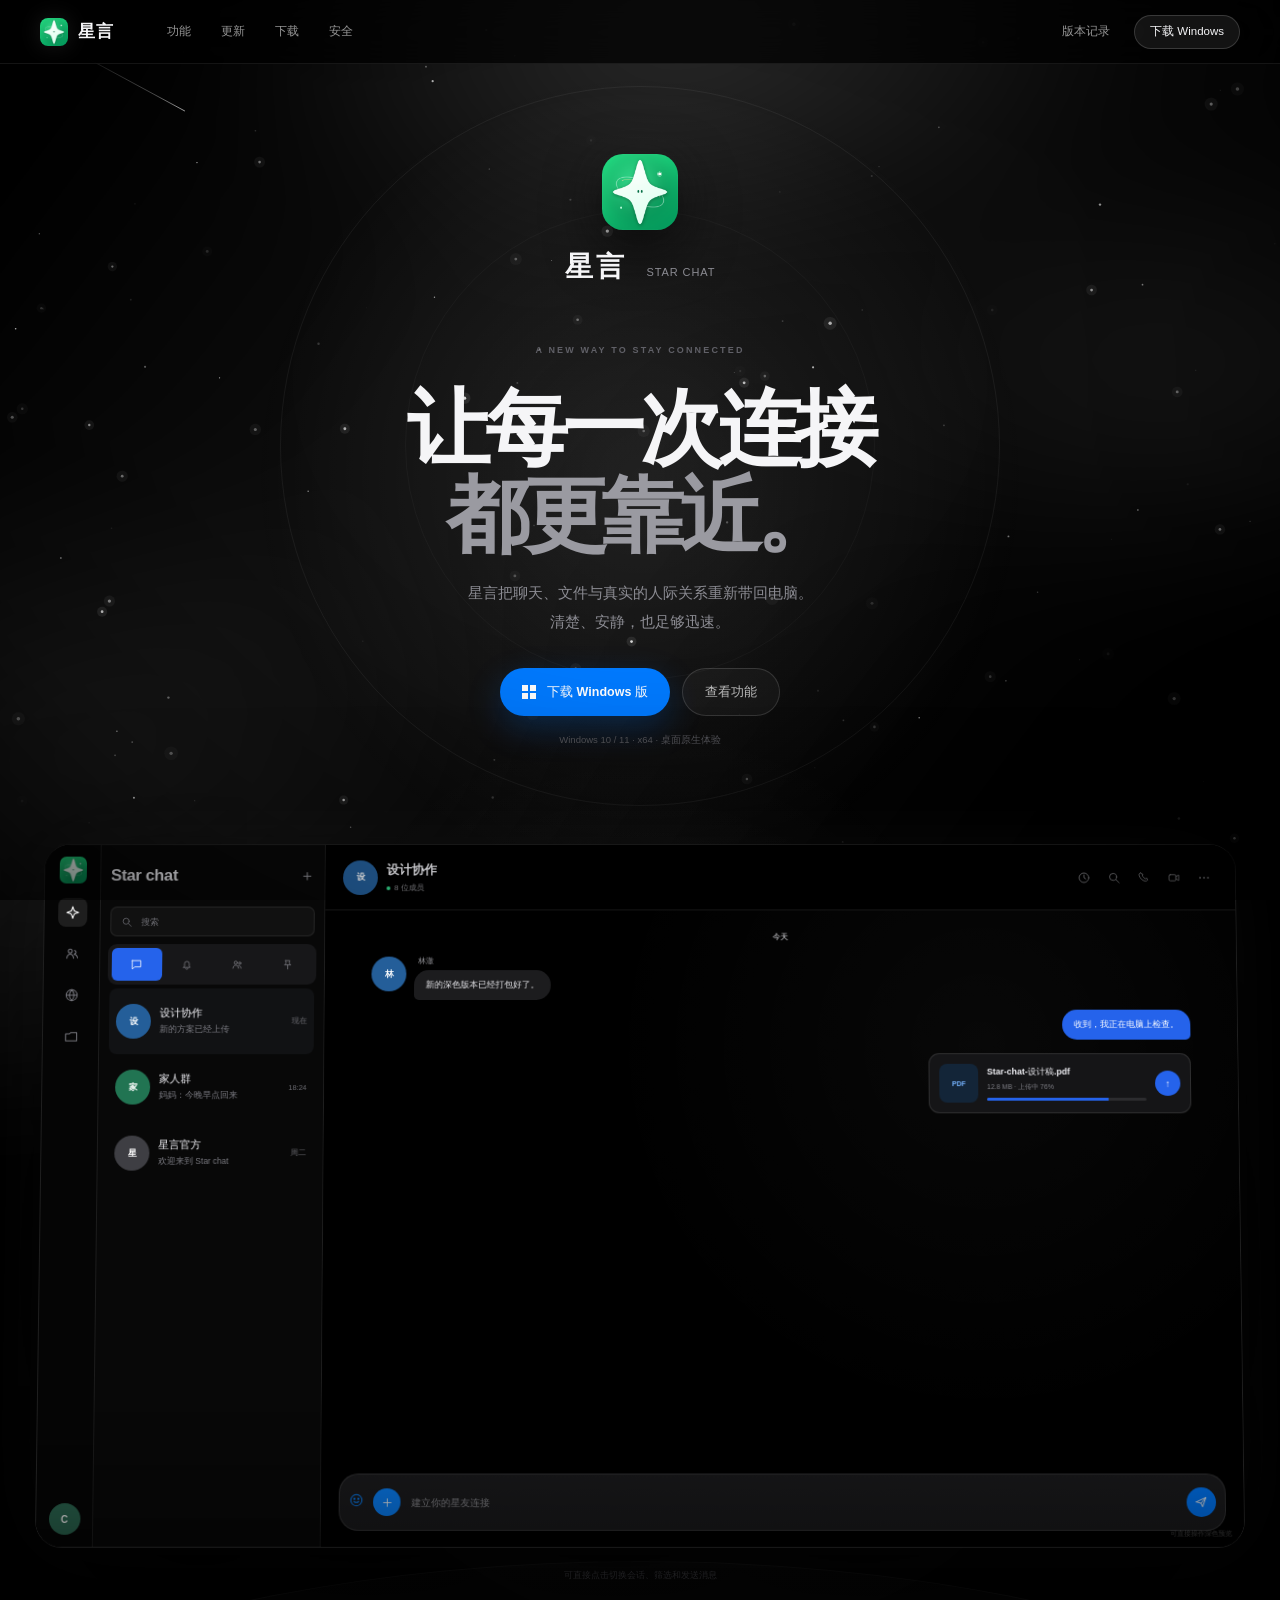
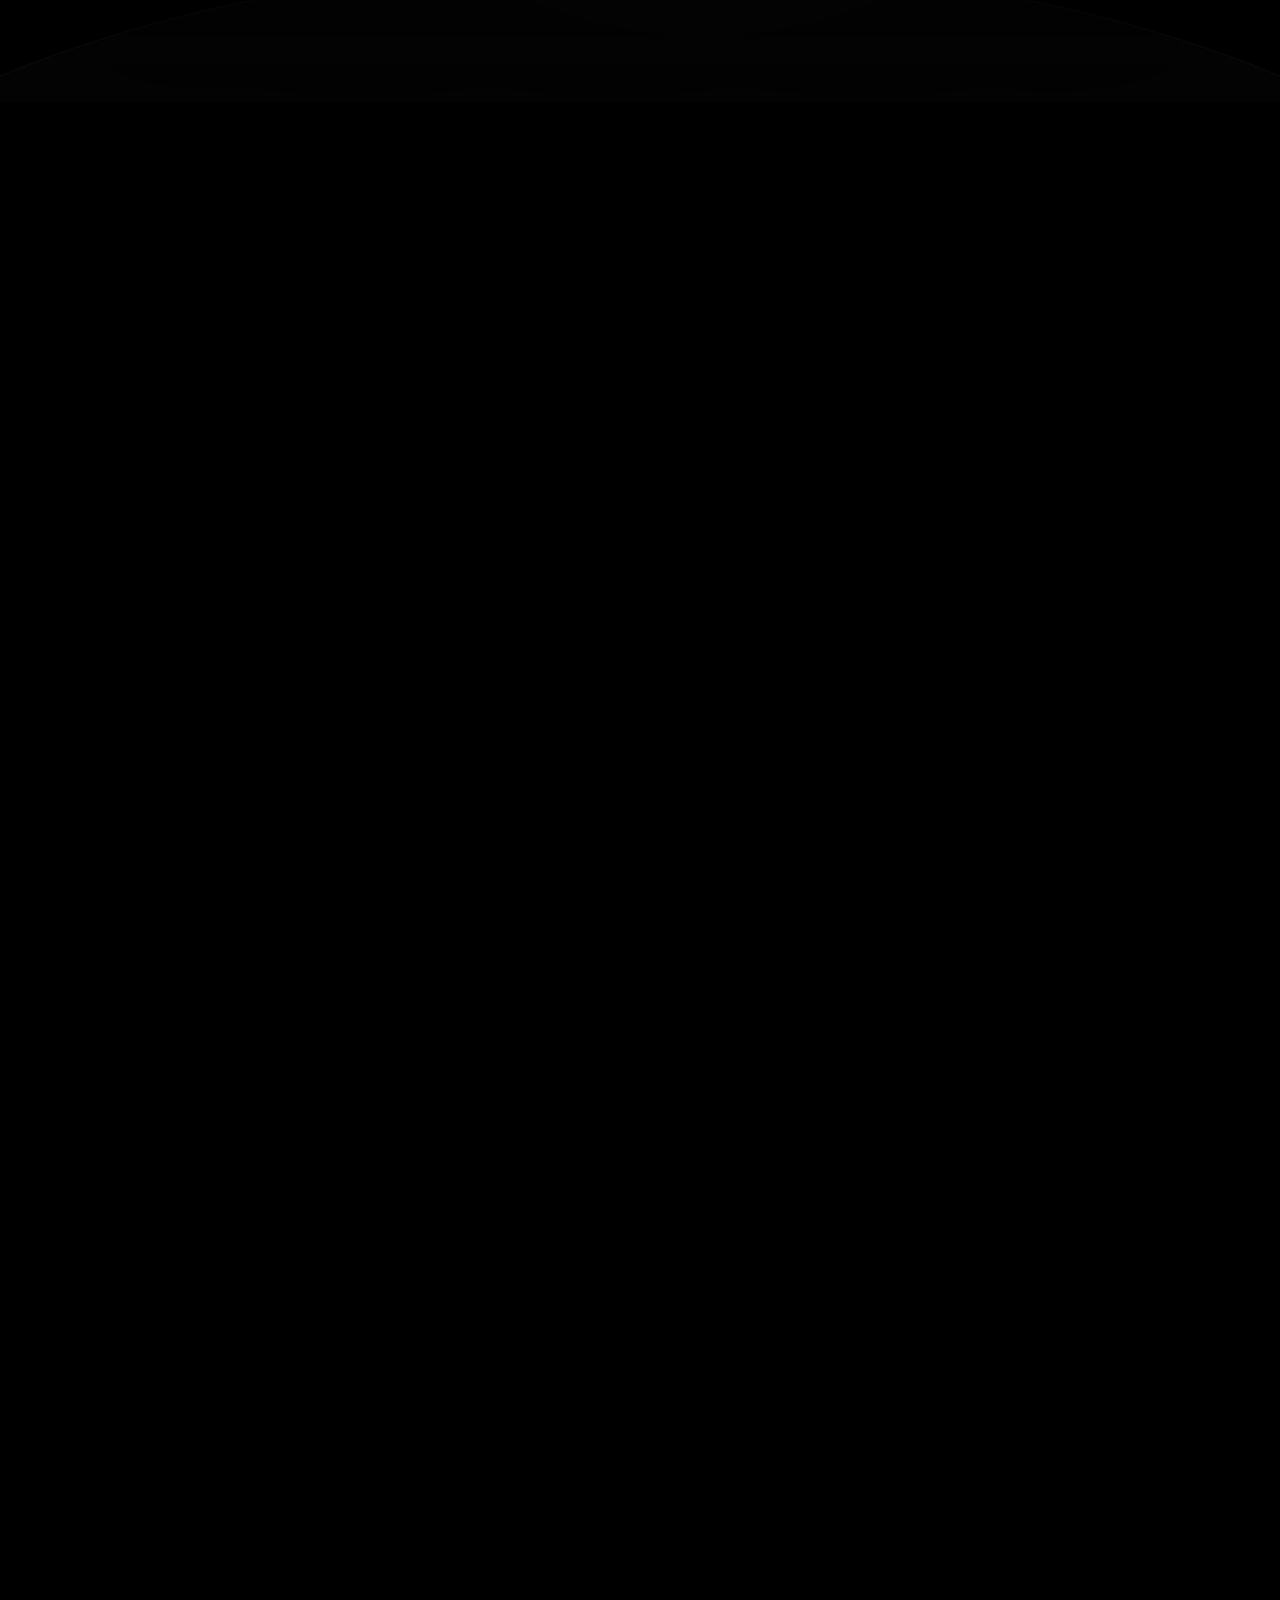
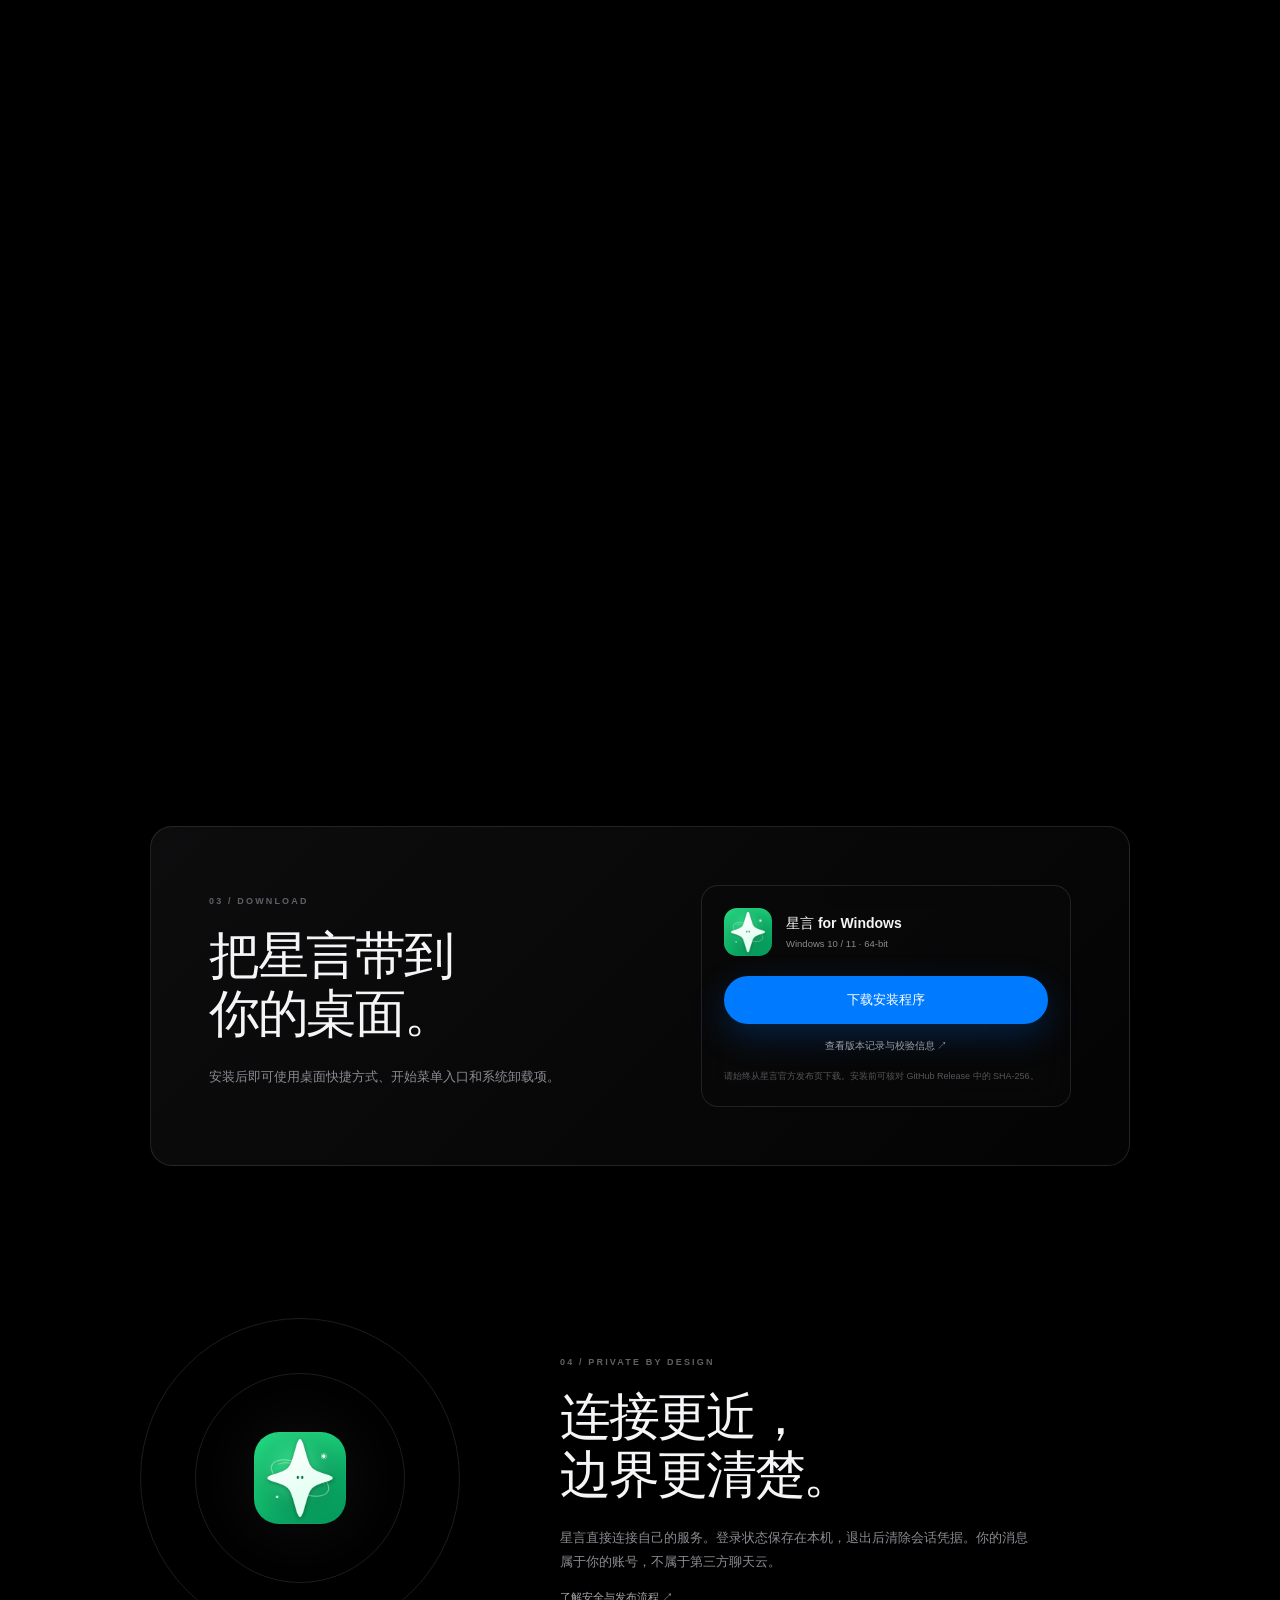
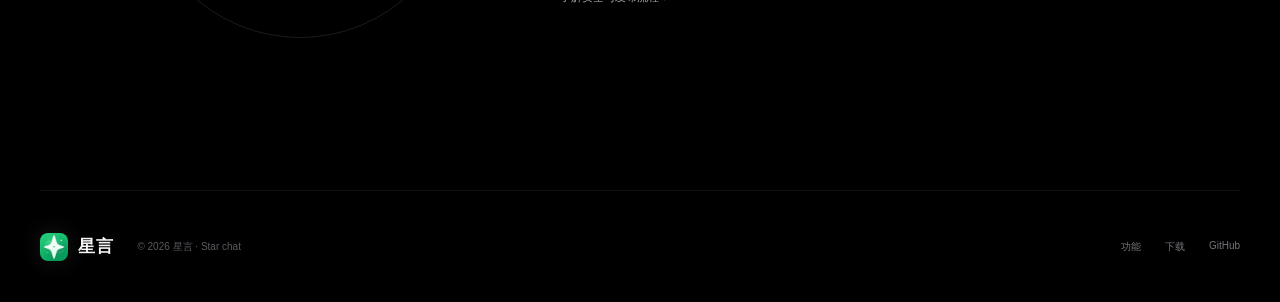
==== index.html @ ada18648 "bump monochrome cosmos assets" ====
<!doctype html>
<html lang="zh-CN">
<head>
  <meta charset="utf-8">
  <meta name="viewport" content="width=device-width,initial-scale=1">
  <meta name="theme-color" content="#000000">
  <title>星言 · Star chat</title>
  <meta name="description" content="星言，一款为桌面重新设计的即时通讯软件。让消息、文件与真实的星友连接回到电脑。">
  <link rel="icon" href="assets/xingyan.png">
  <link rel="stylesheet" href="styles.css?v=cosmos-mono-1">
  <script src="app.js?v=cosmos-mono-1" defer></script>
  <script src="starfield.js?v=cosmos-mono-1" defer></script>
</head>
<body>
  <canvas id="starfield" aria-hidden="true"></canvas>
  <div class="page-noise" aria-hidden="true"></div>

  <header class="site-header">
    <a class="brand" href="#home" aria-label="星言首页">
      <img src="assets/xingyan.png" alt="">
      <span>星言</span>
    </a>
    <nav class="main-nav" aria-label="主导航">
      <a href="#features">功能</a>
      <a href="#updates">更新</a>
      <a href="#download">下载</a>
      <a href="#security">安全</a>
    </nav>
    <div class="header-actions">
      <a class="text-action" href="https://github.com/m6cvfg86yd-gif/xingyan-build-pub/releases" target="_blank" rel="noreferrer">版本记录</a>
      <a class="header-download" href="#download">下载 Windows</a>
    </div>
  </header>

  <main>
    <section class="hero reveal" id="home">
      <div class="hero-orbit hero-orbit-a" aria-hidden="true"></div>
      <div class="hero-orbit hero-orbit-b" aria-hidden="true"></div>

      <div class="hero-brand">
        <img class="hero-icon" src="assets/xingyan.png" alt="星言">
        <p class="hero-wordmark">星言 <span>Star chat</span></p>
      </div>

      <p class="eyebrow">A NEW WAY TO STAY CONNECTED</p>
      <h1>让每一次连接<br><strong>都更靠近。</strong></h1>
      <p class="hero-lead">星言把聊天、文件与真实的人际关系重新带回电脑。<br>清楚、安静，也足够迅速。</p>

      <div class="hero-actions">
        <a class="primary-button" href="https://github.com/m6cvfg86yd-gif/xingyan-build-pub/releases/download/windows-20261105-1256/Xingyan-Windows-Setup-20261105.exe">
          <span class="windows-mark" aria-hidden="true"><i></i><i></i><i></i><i></i></span>
          下载 Windows 版
        </a>
        <a class="ghost-button" href="#features">查看功能</a>
      </div>

      <p class="platform-note">Windows 10 / 11 · x64 · 桌面原生体验</p>

      <div class="product-stage reveal">
        <div class="product-glow" aria-hidden="true"></div>
        <div class="app-window">
          <iframe class="preview-page" src="preview.html?v=cosmos-mono-1" title="星言深色桌面交互页面"></iframe>
          <div class="app-shell" aria-label="星言深色桌面界面预览">
            <aside class="preview-rail">
              <img src="assets/xingyan.png" alt="">
              <button type="button" class="rail-action active" data-preview-rail="chat" aria-label="Star chat">
                <svg viewBox="0 0 24 24" aria-hidden="true"><path d="M12 3.2l1.7 5.1a3.8 3.8 0 0 0 2.3 2.3l5.1 1.7-5.1 1.7a3.8 3.8 0 0 0-2.3 2.3L12 21.4l-1.7-5.1a3.8 3.8 0 0 0-2.3-2.3l-5.1-1.7 5.1-1.7a3.8 3.8 0 0 0 2.3-2.3L12 3.2z"/></svg>
              </button>
              <button type="button" class="rail-action" data-preview-rail="contacts" aria-label="通讯录">
                <svg viewBox="0 0 24 24" aria-hidden="true"><circle cx="9" cy="8" r="3"/><path d="M3.8 19c.5-4.1 2.3-6.1 5.2-6.1s4.7 2 5.2 6.1M15.5 7.2a2.5 2.5 0 1 1 0 5M15 13.2c3 0 4.7 1.8 5.2 5.2"/></svg>
              </button>
              <button type="button" class="rail-action" data-preview-rail="world" aria-label="世界">
                <svg viewBox="0 0 24 24" aria-hidden="true"><circle cx="12" cy="12" r="8.5"/><path d="M3.8 12h16.4M12 3.5c2.4 2.7 3.6 5.5 3.6 8.5S14.4 17.8 12 20.5M12 3.5C9.6 6.2 8.4 9 8.4 12s1.2 5.8 3.6 8.5"/></svg>
              </button>
              <button type="button" class="rail-action" data-preview-rail="files" aria-label="文件">
                <svg viewBox="0 0 24 24" aria-hidden="true"><path d="M3.5 7.5h6l2-2h9v13h-17z"/></svg>
              </button>
              <span></span>
              <b class="rail-avatar">C</b>
            </aside>
            <section class="preview-list" aria-label="会话列表演示">
              <header><b>Star chat</b><span>＋</span></header>
              <label class="preview-search">
                <svg viewBox="0 0 24 24" aria-hidden="true"><circle cx="10.5" cy="10.5" r="6.2"/><path d="M15.2 15.2L21 21"/></svg>
                <input data-preview-search type="search" placeholder="搜索" aria-label="搜索演示会话">
              </label>
              <div class="preview-filters" aria-label="会话筛选演示">
                <button type="button" data-preview-filter="all" aria-pressed="true" aria-label="全部">
                  <svg viewBox="0 0 24 24" aria-hidden="true"><path d="M4 4h16v12H9l-5 4V4z"/></svg>
                </button>
                <button type="button" data-preview-filter="unread" aria-pressed="false" aria-label="未读">
                  <svg viewBox="0 0 24 24" aria-hidden="true"><path d="M6 17h12l-1.5-2.5V10a4.5 4.5 0 0 0-9 0v4.5L6 17zM10 19.5a2.2 2.2 0 0 0 4 0"/></svg>
                </button>
                <button type="button" data-preview-filter="group" aria-pressed="false" aria-label="群聊">
                  <svg viewBox="0 0 24 24" aria-hidden="true"><circle cx="9" cy="8" r="3"/><circle cx="16.5" cy="9" r="2.2"/><path d="M3.8 18.5c.5-3.8 2.2-5.7 5.2-5.7s4.7 1.9 5.2 5.7M14.3 13.5c2.7 0 4.3 1.7 4.8 5"/></svg>
                </button>
                <button type="button" data-preview-filter="pinned" aria-pressed="false" aria-label="置顶">
                  <svg viewBox="0 0 24 24" aria-hidden="true"><path d="M8 4h8l-1.2 5 3.2 3.2H6l3.2-3.2L8 4zM12 12.2V20"/></svg>
                </button>
              </div>
              <button type="button" class="preview-chat-row active" data-preview-chat="design" data-kind="group" data-unread="0" data-pinned="true">
                <span class="preview-avatar blue">设</span>
                <div><b>设计协作</b><small>新的方案已经上传</small></div>
                <time>现在</time>
              </button>
              <button type="button" class="preview-chat-row" data-preview-chat="family" data-kind="group" data-unread="2" data-pinned="false">
                <span class="preview-avatar green">家</span>
                <div><b>家人群</b><small>妈妈：今晚早点回来</small></div>
                <time>18:24</time>
              </button>
              <button type="button" class="preview-chat-row" data-preview-chat="official" data-kind="direct" data-unread="0" data-pinned="false">
                <span class="preview-avatar gray">星</span>
                <div><b>星言官方</b><small>欢迎来到 Star chat</small></div>
                <time>周二</time>
              </button>
            </section>
            <section class="preview-chat">
              <header class="preview-chat-head">
                <span class="preview-avatar blue" data-preview-avatar>设</span>
                <div><b data-preview-name>设计协作</b><small><i></i><span data-preview-status>8 位成员</span></small></div>
                <nav>
                  <button type="button" data-preview-head="history" aria-label="聊天记录"><svg viewBox="0 0 24 24" aria-hidden="true"><circle cx="12" cy="12" r="8.5"/><path d="M12 7v5l3.2 2"/></svg></button>
                  <button type="button" data-preview-head="search" aria-label="搜索"><svg viewBox="0 0 24 24" aria-hidden="true"><circle cx="10.5" cy="10.5" r="6.2"/><path d="M15.2 15.2L21 21"/></svg></button>
                  <button type="button" data-preview-head="phone" aria-label="语音通话"><svg viewBox="0 0 24 24" aria-hidden="true"><path d="M7.2 4.5l3 1.3-1.1 3.1 5 5 3.1-1.1 1.3 3c-1 1.8-2.5 2.7-4.5 2.2-5.1-1.2-9.2-5.3-10.4-10.4-.5-2 .4-3.5 2.2-4.5z"/></svg></button>
                  <button type="button" data-preview-head="video" aria-label="视频通话"><svg viewBox="0 0 24 24" aria-hidden="true"><rect x="3.5" y="6.5" width="12" height="11" rx="2"/><path d="M15.5 10l5-3v10l-5-3"/></svg></button>
                  <button type="button" data-preview-head="more" aria-label="更多"><svg viewBox="0 0 24 24" aria-hidden="true"><circle cx="5" cy="12" r="1"/><circle cx="12" cy="12" r="1"/><circle cx="19" cy="12" r="1"/></svg></button>
                </nav>
              </header>
              <div class="preview-messages">
                <time class="preview-day">今天</time>
                <div data-preview-message-list></div>
              </div>
              <div class="preview-composer">
                <button type="button" data-preview-action="emoji" aria-label="表情"><svg viewBox="0 0 24 24" aria-hidden="true"><circle cx="12" cy="12" r="8.5"/><circle cx="9" cy="10" r=".8"/><circle cx="15" cy="10" r=".8"/><path d="M8.5 14c1.8 2 5.2 2 7 0"/></svg></button>
                <button type="button" data-preview-action="plus" aria-label="更多"><svg viewBox="0 0 24 24" aria-hidden="true"><path d="M12 5v14M5 12h14"/></svg></button>
                <input data-preview-input type="text" maxlength="80" placeholder="建立你的星友连接" aria-label="输入消息演示">
                <button type="button" class="preview-send" data-preview-send aria-label="发送"><svg viewBox="0 0 24 24" aria-hidden="true"><path d="M3.5 11.5L20 4l-5.8 16-2.5-6.2-8.2-2.3z"/><path d="M11.7 13.8L20 4"/></svg></button>
              </div>
            </section>
          </div>
        </div>
        <p class="preview-hint">可直接点击切换会话、筛选和发送消息</p>
      </div>
    </section>

    <section class="updates-section reveal" id="updates">
      <div class="section-heading">
        <span class="section-index">01 / UPDATES</span>
        <h2>持续进化，<br>不打断每一次交流。</h2>
        <a href="https://github.com/m6cvfg86yd-gif/xingyan-build-pub/releases" target="_blank" rel="noreferrer">查看全部更新 <span>↗</span></a>
      </div>
      <div class="update-list">
        <a class="update-row" href="https://github.com/m6cvfg86yd-gif/xingyan-build-pub/releases" target="_blank" rel="noreferrer">
          <time>11.10</time>
          <div><b>全新的深色体验</b><span>统一纯黑层级，重做会话、音视频与聊天记录页面。</span></div>
          <i>Desktop</i>
        </a>
        <a class="update-row" href="https://github.com/m6cvfg86yd-gif/xingyan-build-pub/releases" target="_blank" rel="noreferrer">
          <time>11.09</time>
          <div><b>更快、更稳定的会话</b><span>优化实时连接、消息同步和长列表滚动手感。</span></div>
          <i>Stability</i>
        </a>
        <a class="update-row" href="https://github.com/m6cvfg86yd-gif/xingyan-build-pub/releases" target="_blank" rel="noreferrer">
          <time>11.08</time>
          <div><b>文件与共享媒体</b><span>拖入文件即可发送，上传进度、离线状态与通知保持一致。</span></div>
          <i>Files</i>
        </a>
      </div>
    </section>

    <section class="features-section" id="features">
      <div class="section-heading reveal">
        <span class="section-index">02 / EXPERIENCE</span>
        <h2>不只是一个聊天窗口。</h2>
        <p>从一个清晰的会话，到一个真正属于你的桌面空间。</p>
      </div>

      <div class="feature-grid">
        <article class="feature-card feature-card-wide reveal">
          <span class="feature-number">01</span>
          <div>
            <p class="feature-tag">Conversations</p>
            <h3>消息应该在它该在的位置。</h3>
            <p>群聊、单聊、文件与通知遵循同一套层级。每一次新消息，都能在第一时间被看见。</p>
          </div>
          <div class="mini-chat" aria-hidden="true">
            <div class="mini-row"><span class="avatar green">星</span><i><b>星言官方</b><small>欢迎来到星言</small></i><em>现在</em></div>
            <div class="mini-row active"><span class="avatar blue">群</span><i><b>家人群</b><small>妈妈：今晚早点回来</small></i><em>2</em></div>
            <div class="mini-row"><span class="avatar gray">设</span><i><b>设计协作</b><small>新的方案已经上传</small></i><em>09:42</em></div>
          </div>
        </article>

        <article class="feature-card reveal">
          <span class="feature-number">02</span>
          <p class="feature-tag">Files</p>
          <h3>拖进来，<br>就能发出去。</h3>
          <p>图片、文件夹和大文件都以清晰的文件卡片呈现，上传过程全程可见。</p>
          <div class="file-stack" aria-hidden="true">
            <div><span>PDF</span><i><b>产品方案.pdf</b><small>12.8 MB</small></i><em>↑</em></div>
            <div><span>IMG</span><i><b>海边广场.jpg</b><small>4.2 MB</small></i><em>✓</em></div>
          </div>
        </article>

        <article class="feature-card reveal">
          <span class="feature-number">03</span>
          <p class="feature-tag">Presence</p>
          <h3>在线状态，<br>不只是一个绿点。</h3>
          <p>在线、忙碌、离开与隐身都有一致的表达。好友知道你何时可以被打扰。</p>
          <div class="presence-ring" aria-hidden="true">
            <span class="presence-avatar">C</span>
            <i class="status-dot online"></i>
            <i class="status-dot busy"></i>
            <i class="status-dot away"></i>
            <i class="status-dot invisible"></i>
          </div>
        </article>

        <article class="feature-card feature-card-wide reveal">
          <span class="feature-number">04</span>
          <div>
            <p class="feature-tag">Desktop first</p>
            <h3>为电脑重新安排交流。</h3>
            <p>搜索、置顶、右键菜单、快捷回复、系统通知与托盘状态，都按照桌面习惯重新组织。</p>
          </div>
          <div class="shortcut-panel" aria-hidden="true">
            <div><kbd>Ctrl</kbd><kbd>K</kbd><span>快速搜索</span></div>
            <div><kbd>Ctrl</kbd><kbd>1</kbd><span>回到 Star chat</span></div>
            <div><kbd>Ctrl</kbd><kbd>Alt</kbd><kbd>A</kbd><span>截取屏幕</span></div>
          </div>
        </article>
      </div>
    </section>

    <section class="download-section reveal" id="download">
      <div class="download-copy">
        <span class="section-index">03 / DOWNLOAD</span>
        <h2>把星言带到<br>你的桌面。</h2>
        <p>安装后即可使用桌面快捷方式、开始菜单入口和系统卸载项。</p>
      </div>
      <div class="download-panel">
        <div class="download-app">
          <img src="assets/xingyan.png" alt="">
          <div><b>星言 for Windows</b><span>Windows 10 / 11 · 64-bit</span></div>
        </div>
        <a class="primary-button download-button" href="https://github.com/m6cvfg86yd-gif/xingyan-build-pub/releases/download/windows-20261105-1256/Xingyan-Windows-Setup-20261105.exe">
          下载安装程序
        </a>
        <a class="release-link" href="https://github.com/m6cvfg86yd-gif/xingyan-build-pub/releases" target="_blank" rel="noreferrer">查看版本记录与校验信息 ↗</a>
        <p class="download-note">请始终从星言官方发布页下载。安装前可核对 GitHub Release 中的 SHA-256。</p>
      </div>
    </section>

    <section class="security-section reveal" id="security">
      <div class="security-visual" aria-hidden="true">
        <span class="security-ring ring-a"></span>
        <span class="security-ring ring-b"></span>
        <img src="assets/xingyan.png" alt="">
      </div>
      <div class="security-copy">
        <span class="section-index">04 / PRIVATE BY DESIGN</span>
        <h2>连接更近，<br>边界更清楚。</h2>
        <p>星言直接连接自己的服务。登录状态保存在本机，退出后清除会话凭据。你的消息属于你的账号，不属于第三方聊天云。</p>
        <a href="https://github.com/m6cvfg86yd-gif/xingyan-build-pub/releases" target="_blank" rel="noreferrer">了解安全与发布流程 ↗</a>
      </div>
    </section>
  </main>

  <footer>
    <a class="brand" href="#home"><img src="assets/xingyan.png" alt=""><span>星言</span></a>
    <p>© <span id="year">2026</span> 星言 · Star chat</p>
    <nav aria-label="页脚导航">
      <a href="#features">功能</a>
      <a href="#download">下载</a>
      <a href="https://github.com/m6cvfg86yd-gif/xingyan-build-pub/releases" target="_blank" rel="noreferrer">GitHub</a>
    </nav>
  </footer>
</body>
</html>
---- styles.css ----
:root {
  color-scheme: dark;
  --black: #000;
  --near-black: #070707;
  --surface: #101010;
  --surface-2: #161616;
  --white: #f5f5f7;
  --muted: #8b8b92;
  --muted-2: #606067;
  --line: rgba(255, 255, 255, .11);
  --line-soft: rgba(255, 255, 255, .065);
  --brand: #35d58b;
  --blue: #0a84ff;
  --red: #ff453a;
  --max: 1200px;
  --ease: cubic-bezier(.2, .75, .25, 1);
}

* { box-sizing: border-box; }
html { scroll-behavior: smooth; background: var(--black); }
body {
  position: relative;
  margin: 0;
  min-width: 320px;
  overflow-x: hidden;
  background:
    radial-gradient(ellipse 42% 28% at 50% 12%, #020202 0, transparent 72%),
    var(--black);
  color: var(--white);
  font-family: -apple-system, BlinkMacSystemFont, "Segoe UI", "PingFang SC",
    "Hiragino Sans GB", "Microsoft YaHei UI", "Microsoft YaHei", sans-serif;
  -webkit-font-smoothing: antialiased;
  text-rendering: optimizeLegibility;
}
body::before {
  content: "";
  position: fixed;
  inset: -18%;
  z-index: 0;
  pointer-events: none;
  background:
    radial-gradient(ellipse 38% 27% at 52% 17%, rgba(255, 255, 255, .13), transparent 68%),
    radial-gradient(ellipse 33% 25% at 81% 44%, rgba(255, 255, 255, .075), transparent 72%),
    radial-gradient(ellipse 40% 30% at 17% 72%, rgba(255, 255, 255, .05), transparent 72%),
    linear-gradient(127deg, transparent 18%, rgba(255, 255, 255, .055) 40%, rgba(255, 255, 255, .035) 56%, transparent 78%);
  filter: blur(58px) saturate(128%);
  transform: scale(1.04);
  animation: nebula-drift 26s ease-in-out infinite alternate;
}
body::after {
  content: "";
  position: fixed;
  inset: 0;
  z-index: 3;
  pointer-events: none;
  background: radial-gradient(ellipse at 50% 42%, transparent 38%, rgba(0,0,0,.2) 76%, rgba(0,0,0,.62) 100%);
}
a { color: inherit; text-decoration: none; }
img { display: block; max-width: 100%; }
button, a { -webkit-tap-highlight-color: transparent; }

#starfield {
  position: fixed;
  inset: 0;
  z-index: 1;
  width: 100%;
  height: 100%;
  pointer-events: none;
  opacity: 1;
  mix-blend-mode: screen;
}

.page-noise {
  position: fixed;
  inset: 0;
  z-index: 20;
  pointer-events: none;
  opacity: .16;
  background-image: radial-gradient(rgba(255,255,255,.12) .45px, transparent .45px);
  background-size: 4px 4px;
  mask-image: linear-gradient(to bottom, black, transparent 70%);
}

.site-header {
  position: fixed;
  inset: 0 0 auto;
  z-index: 50;
  height: 64px;
  padding: 0 max(28px, calc((100vw - var(--max)) / 2));
  display: flex;
  align-items: center;
  border-bottom: 1px solid rgba(255,255,255,.08);
  background: rgba(0,0,0,.72);
  backdrop-filter: blur(24px) saturate(135%);
  -webkit-backdrop-filter: blur(24px) saturate(135%);
}

.brand { display: inline-flex; align-items: center; gap: 10px; font-size: 17px; font-weight: 650; letter-spacing: .04em; }
.brand img { width: 28px; height: 28px; border-radius: 8px; box-shadow: 0 0 22px rgba(255,255,255,.1); }
.main-nav { display: flex; gap: 30px; margin-left: 54px; }
.main-nav a, .text-action { color: rgba(255,255,255,.58); font-size: 12px; transition: color .2s var(--ease); }
.main-nav a:hover, .text-action:hover { color: white; }
.header-actions { display: flex; align-items: center; gap: 24px; margin-left: auto; }
.header-download {
  height: 34px;
  padding: 0 15px;
  display: inline-flex;
  align-items: center;
  border: 1px solid rgba(255,255,255,.16);
  border-radius: 999px;
  background: rgba(255,255,255,.07);
  font-size: 11.5px;
  transition: background .2s, border-color .2s;
}
.header-download:hover { background: rgba(255,255,255,.12); border-color: rgba(255,255,255,.26); }

main { position: relative; z-index: 2; }
.hero {
  position: relative;
  min-height: 1120px;
  padding: 154px 24px 120px;
  display: flex;
  flex-direction: column;
  align-items: center;
  overflow: hidden;
  background:
    radial-gradient(ellipse 42% 33% at 50% 28%, rgba(255, 255, 255, .09), transparent 72%),
    radial-gradient(ellipse 38% 28% at 50% 63%, rgba(255, 255, 255, .045), transparent 74%),
    transparent;
}
.hero::after {
  content: "";
  position: absolute;
  left: 50%;
  bottom: -760px;
  width: 150vw;
  height: 900px;
  transform: translateX(-50%);
  border-radius: 50%;
  border-top: 1px solid rgba(255,255,255,.055);
  background: linear-gradient(to bottom, rgba(255,255,255,.022), transparent 48%);
  pointer-events: none;
}
.hero-orbit { position: absolute; border: 1px solid rgba(255,255,255,.055); border-radius: 50%; pointer-events: none; }
.hero-orbit-a { width: 720px; height: 720px; top: 86px; }
.hero-orbit-b { width: 470px; height: 470px; top: 210px; opacity: .58; }

.hero-brand { position: relative; z-index: 2; text-align: center; animation: rise 1s var(--ease) both; }
.hero-icon { width: 76px; height: 76px; margin: 0 auto 18px; border-radius: 21px; box-shadow: 0 18px 54px rgba(0,0,0,.78), 0 0 60px rgba(255,255,255,.055); }
.hero-wordmark { margin: 0; font-size: 28px; font-weight: 620; letter-spacing: .12em; }
.hero-wordmark span { margin-left: 8px; color: var(--muted); font-size: 11px; font-weight: 450; letter-spacing: .08em; text-transform: uppercase; }
.eyebrow, .section-index {
  color: var(--muted-2);
  font-size: 9px;
  line-height: 1;
  letter-spacing: .24em;
  font-weight: 650;
}
.hero > .eyebrow { margin-top: 60px; animation: rise 1s .08s var(--ease) both; }
h1 {
  position: relative;
  z-index: 2;
  margin: 22px 0 20px;
  text-align: center;
  font-size: clamp(54px, 6.5vw, 90px);
  line-height: 1.04;
  letter-spacing: -.065em;
  font-weight: 610;
  animation: rise 1s .14s var(--ease) both;
}
h1 strong { color: #9a9aa1; font-weight: inherit; }
.hero-lead {
  position: relative;
  z-index: 2;
  margin: 0;
  color: #8b8b92;
  text-align: center;
  font-size: 15px;
  line-height: 1.9;
  animation: rise 1s .2s var(--ease) both;
}
.hero-actions { position: relative; z-index: 2; display: flex; gap: 12px; margin-top: 32px; animation: rise 1s .25s var(--ease) both; }
.primary-button, .ghost-button {
  height: 48px;
  padding: 0 22px;
  border-radius: 999px;
  display: inline-flex;
  align-items: center;
  justify-content: center;
  gap: 11px;
  font-size: 12.5px;
  font-weight: 590;
  transition: transform .2s var(--ease), background .2s, border-color .2s;
}
.primary-button { color: #050505; background: #f4f4f6; }
.primary-button:hover { transform: translateY(-2px); background: white; }
.hero-actions .primary-button,
.download-button {
  color: #fff;
  background: #007aff;
  box-shadow: 0 12px 34px rgba(0, 122, 255, .24);
}
.hero-actions .primary-button:hover,
.download-button:hover {
  color: #fff;
  background: #168cff;
  box-shadow: 0 15px 40px rgba(0, 122, 255, .3);
}
.hero-actions .primary-button:focus-visible,
.download-button:focus-visible {
  outline: 2px solid rgba(255, 255, 255, .72);
  outline-offset: 3px;
}
.ghost-button { color: rgba(255,255,255,.72); border: 1px solid rgba(255,255,255,.14); background: rgba(255,255,255,.035); }
.ghost-button:hover { transform: translateY(-2px); color: white; border-color: rgba(255,255,255,.25); }
.windows-mark { display: grid; grid-template-columns: repeat(2, 6px); gap: 2px; }
.windows-mark i { width: 6px; height: 6px; background: currentColor; }
.platform-note { position: relative; z-index: 2; margin: 18px 0 0; color: #535358; font-size: 9.5px; animation: rise 1s .3s var(--ease) both; }

.product-stage {
  position: relative;
  z-index: 3;
  width: min(1240px, calc(100vw - 48px));
  margin-top: 86px;
  perspective: 1800px;
  transform-style: preserve-3d;
  animation: rise 1.2s .3s var(--ease) both;
}
.product-glow {
  position: absolute;
  width: 78%;
  height: 72%;
  left: 11%;
  top: 18%;
  border-radius: 50%;
  background:
    radial-gradient(circle at 48% 42%, rgba(255,255,255,.09), transparent 35%),
    radial-gradient(circle at 58% 62%, rgba(255,255,255,.055), transparent 44%);
  filter: blur(110px);
  animation: breathe 8s ease-in-out infinite;
}
.app-window {
  position: relative;
  overflow: hidden;
  border: 1px solid rgba(255,255,255,.12);
  border-radius: 27px;
  background: #000;
  box-shadow:
    0 95px 200px rgba(0,0,0,.92),
    0 0 0 1px rgba(255,255,255,.025) inset,
    0 0 90px rgba(255,255,255,.035);
  transform:
    perspective(1800px)
    rotateX(var(--preview-rotate-x, 1.2deg))
    rotateY(var(--preview-rotate-y, 0deg))
    scale(var(--preview-scale, 1));
  transform-origin: 50% 45%;
  transition: transform .42s var(--ease);
  will-change: transform;
}
.app-window::after {
  content: "";
  position: absolute;
  left: 0;
  right: 0;
  bottom: 0;
  height: 26%;
  z-index: 8;
  pointer-events: none;
  background: linear-gradient(to bottom, transparent, rgba(0,0,0,.44));
}
.window-bar { height: 36px; padding: 0 13px; display: flex; align-items: center; gap: 6px; border-bottom: 1px solid rgba(255,255,255,.08); background: #101011; }
.window-bar span { width: 7px; height: 7px; border-radius: 50%; background: #353538; }
.window-bar b { margin-left: 9px; color: #7b7b82; font-size: 9.5px; font-weight: 500; }
.app-window > img { width: 100%; aspect-ratio: 1.604; object-fit: cover; }
.preview-page { width: 100%; height: 720px; border: 0; display: block; background: #000; }
.app-window > .app-shell { display: none; }
.app-shell {
  height: 720px;
  display: grid;
  grid-template-columns: 54px 228px 1fr;
  overflow: hidden;
  background: #000;
  color: #f2f2f7;
}
.preview-rail {
  padding: 10px 6px;
  display: flex;
  flex-direction: column;
  align-items: center;
  gap: 13px;
  border-right: 1px solid rgba(255,255,255,.08);
  background: #050505;
}
.preview-rail img { width: 26px; height: 26px; border-radius: 7px; margin-bottom: 2px; }
.rail-action { width: 28px; height: 28px; border: 0; display: grid; place-items: center; border-radius: 8px; color: #77777e; background: transparent; cursor: pointer; transition: color .18s, background .18s, transform .18s; }
.rail-action:hover { color: #c8c8cd; background: rgba(255,255,255,.055); }
.rail-action.active { color: white; background: rgba(255,255,255,.1); }
.rail-action:active { transform: scale(.92); }
.rail-action svg { width: 15px; height: 15px; }
.rail-action.active svg path:first-child { fill: rgba(255,255,255,.1); }
.preview-rail > span { flex: 1; }
.rail-avatar { width: 31px; height: 31px; display: grid; place-items: center; border-radius: 50%; color: white; background: #2d6b54; font-size: 10px; }
.preview-list { padding: 0 10px; border-right: 1px solid rgba(255,255,255,.08); background: #080808; }
.preview-list > header { height: 64px; display: flex; align-items: center; justify-content: space-between; }
.preview-list > header b { font-size: 16px; letter-spacing: -.3px; }
.preview-list > header span { color: #8c8c92; }
.preview-search { height: 30px; padding: 0 10px; display: flex; align-items: center; gap: 7px; border: 1px solid rgba(255,255,255,.09); border-radius: 7px; color: #6c6c72; background: #111; font-size: 9px; }
.preview-search svg { width: 12px; height: 12px; flex: 0 0 auto; }
.preview-search input { min-width: 0; flex: 1; border: 0; outline: 0; color: #d7d7db; background: transparent; font: inherit; }
.preview-search input::placeholder { color: #6c6c72; }
.preview-filters { height: 42px; margin: 8px -2px 4px; padding: 4px; display: grid; grid-template-columns: repeat(4, 1fr); border-radius: 9px; background: #171719; }
.preview-filters button { border: 0; display: grid; place-items: center; border-radius: 6px; color: #77777d; background: transparent; font-size: 10px; cursor: pointer; transition: color .2s, background .2s; }
.preview-filters button svg { width: 12px; height: 12px; }
.preview-filters button[aria-pressed="true"] { color: white; background: #2563eb; }
.preview-chat-row { width: 100%; height: 66px; border: 0; display: flex; align-items: center; gap: 9px; padding: 0 7px; border-radius: 8px; color: #f2f2f7; background: transparent; text-align: left; font: inherit; cursor: pointer; transition: background .2s; }
.preview-chat-row:hover { background: rgba(255,255,255,.045); }
.preview-chat-row.active { background: #111214; }
.preview-avatar { width: 34px; height: 34px; display: grid; place-items: center; flex: 0 0 auto; border-radius: 50%; color: white; font-size: 9px; font-weight: 650; }
.preview-avatar.blue { background: #245e99; }
.preview-avatar.green { background: #217452; }
.preview-avatar.gray { background: #3e3e43; }
.preview-chat-row > div { min-width: 0; flex: 1; }
.preview-chat-row b, .preview-chat-row small { display: block; }
.preview-chat-row b { font-size: 10px; font-weight: 560; }
.preview-chat-row small { margin-top: 4px; overflow: hidden; color: #77777e; font-size: 8.5px; text-overflow: ellipsis; white-space: nowrap; }
.preview-chat-row time { color: #68686e; font-size: 7.5px; }
.preview-chat { min-width: 0; display: flex; flex-direction: column; background: #000; }
.preview-chat-head { height: 64px; padding: 0 18px; display: flex; align-items: center; gap: 9px; border-bottom: 1px solid rgba(255,255,255,.09); }
.preview-chat-head > div { flex: 1; }
.preview-chat-head b, .preview-chat-head small { display: block; }
.preview-chat-head b { font-size: 12px; font-weight: 600; }
.preview-chat-head small { margin-top: 4px; color: #8e8e93; font-size: 8px; }
.preview-chat-head small i { width: 4px; height: 4px; display: inline-block; margin-right: 4px; border-radius: 50%; background: #35d58b; }
.preview-chat-head nav { display: flex; gap: 3px; color: #8e8e93; }
.preview-chat-head nav button { width: 26px; height: 26px; border: 0; display: grid; place-items: center; border-radius: 7px; color: #8e8e93; background: transparent; cursor: pointer; transition: color .18s, background .18s; }
.preview-chat-head nav button:hover { color: #f2f2f7; background: rgba(255,255,255,.06); }
.preview-chat-head nav svg { width: 13px; height: 13px; }
.preview-messages { position: relative; flex: 1; padding: 20px 40px; display: flex; flex-direction: column; align-items: flex-start; gap: 10px; overflow: hidden; background: radial-gradient(circle at 72% 24%, rgba(255,255,255,.025), transparent 48%); }
.preview-message-list { width: 100%; display: flex; flex-direction: column; align-items: flex-start; gap: 10px; }
.preview-day { align-self: center; margin-bottom: 5px; color: #f2f2f7; font-size: 8px; }
.preview-message { display: flex; align-items: flex-start; gap: 8px; max-width: 72%; }
.preview-message > div small { display: block; margin: 0 0 4px 4px; color: #8e8e93; font-size: 7.5px; }
.preview-message p { margin: 0; padding: 9px 12px; border-radius: 15px 15px 15px 5px; color: #e9e9ed; background: #1c1c1e; font-size: 9px; line-height: 1.45; }
.preview-message.outgoing { align-self: flex-end; }
.preview-message.outgoing p { border-radius: 15px 15px 5px 15px; color: white; background: #2563eb; }
.preview-file { align-self: flex-end; width: 250px; margin-top: 4px; padding: 9px; display: flex; align-items: center; gap: 9px; border: 1px solid rgba(255,255,255,.11); border-radius: 11px; background: #151517; }
.preview-file-icon { width: 38px; height: 38px; display: grid; place-items: center; border-radius: 8px; color: #76b4ff; background: rgba(10,132,255,.14); font-size: 7px; font-weight: 700; }
.preview-file > div { min-width: 0; flex: 1; }
.preview-file b, .preview-file small { display: block; }
.preview-file b { overflow: hidden; font-size: 8.5px; font-weight: 560; text-overflow: ellipsis; white-space: nowrap; }
.preview-file small { margin-top: 4px; color: #7c7c83; font-size: 7px; }
.preview-file em { height: 3px; margin-top: 6px; display: block; overflow: hidden; border-radius: 2px; background: #2c2c2f; }
.preview-file em i { width: 76%; height: 100%; display: block; background: #2563eb; }
.preview-file strong { width: 24px; height: 24px; display: grid; place-items: center; border-radius: 50%; color: white; background: #2563eb; font-size: 10px; }
.preview-composer { height: 58px; margin: 0 18px 16px; padding: 0 9px; display: flex; align-items: center; gap: 9px; border: 1px solid rgba(255,255,255,.11); border-radius: 20px; background: #1c1c1e; }
.preview-composer button { border: 0; padding: 0; color: #0a84ff; background: transparent; font: inherit; cursor: pointer; }
.preview-composer > button:nth-child(1) { font-size: 15px; }
.preview-composer > button:nth-child(2) { width: 25px; height: 25px; display: grid; place-items: center; border-radius: 50%; color: white; background: #0a84ff; font-size: 13px; }
.preview-composer input { min-width: 0; flex: 1; border: 0; outline: 0; color: #ededf0; background: transparent; font: inherit; font-size: 8.5px; }
.preview-composer input::placeholder { color: #8e8e93; }
.preview-composer .preview-send { width: 28px; height: 28px; display: grid; place-items: center; border-radius: 50%; color: white; background: #007aff; font-size: 10px; transition: transform .18s var(--ease), background .18s; }
.preview-composer .preview-send:hover { transform: scale(1.06); background: #2992ff; }
.preview-hint { margin: 14px 0 0; color: #55555b; text-align: center; font-size: 9px; }
.app-shell svg { fill: none; stroke: currentColor; stroke-width: 1.55; stroke-linecap: round; stroke-linejoin: round; }
.preview-composer button svg { width: 14px; height: 14px; }
.preview-composer > button:nth-child(2) svg { width: 12px; height: 12px; stroke-width: 1.9; }
.preview-composer .preview-send svg { width: 13px; height: 13px; fill: rgba(0,0,0,.12); }
.floating-card {
  position: absolute;
  z-index: 5;
  display: flex;
  align-items: center;
  gap: 10px;
  min-width: 205px;
  padding: 12px 14px;
  border: 1px solid rgba(255,255,255,.12);
  border-radius: 14px;
  background: rgba(14,14,15,.86);
  box-shadow: 0 20px 50px rgba(0,0,0,.54);
  backdrop-filter: blur(20px);
}
.floating-card b, .floating-card small { display: block; }
.floating-card b { font-size: 11px; font-weight: 600; }
.floating-card small { margin-top: 3px; color: var(--muted); font-size: 9px; }
.floating-dot { width: 8px; height: 8px; border-radius: 50%; background: var(--brand); box-shadow: 0 0 18px var(--brand); }
.floating-card-chat { left: -36px; top: 26%; animation: float 5.5s ease-in-out infinite; }
.floating-card-file { right: -30px; bottom: 20%; animation: float 6.2s 1s ease-in-out infinite; }
.file-symbol { width: 30px; height: 30px; display: grid; place-items: center; border-radius: 9px; color: white; background: var(--blue); font-size: 16px; font-weight: 600; }

.updates-section {
  width: min(var(--max), calc(100% - 64px));
  margin: 0 auto;
  padding: 128px 0;
  display: grid;
  grid-template-columns: .85fr 1.15fr;
  gap: 92px;
  border-top: 1px solid var(--line-soft);
}
.section-heading h2, .download-copy h2, .security-copy h2 {
  margin: 19px 0 22px;
  font-size: clamp(34px, 4vw, 54px);
  line-height: 1.13;
  letter-spacing: -.045em;
  font-weight: 570;
}
.section-heading > a, .security-copy > a { color: #a7a7ad; font-size: 11px; }
.section-heading > a span { margin-left: 6px; }
.update-list { border-top: 1px solid var(--line); }
.update-row {
  min-height: 112px;
  display: grid;
  grid-template-columns: 64px 1fr auto;
  gap: 20px;
  align-items: center;
  border-bottom: 1px solid var(--line-soft);
  transition: padding .24s var(--ease), background .24s;
}
.update-row:hover { padding: 0 14px; background: rgba(255,255,255,.025); }
.update-row time { color: #5f5f65; font-size: 11px; font-variant-numeric: tabular-nums; }
.update-row div b { display: block; font-size: 14px; font-weight: 560; }
.update-row div span { display: block; margin-top: 7px; color: var(--muted); font-size: 11.5px; line-height: 1.55; }
.update-row > i { color: #5d5d63; font-size: 9px; font-style: normal; letter-spacing: .06em; }

.features-section { width: min(var(--max), calc(100% - 64px)); margin: 0 auto; padding: 124px 0 144px; }
.features-section > .section-heading { max-width: 650px; margin-bottom: 54px; }
.features-section > .section-heading p { color: var(--muted); font-size: 13px; line-height: 1.8; }
.feature-grid { display: grid; grid-template-columns: 1fr 1fr; gap: 14px; }
.feature-card {
  position: relative;
  min-height: 460px;
  padding: 32px;
  overflow: hidden;
  border: 1px solid var(--line-soft);
  border-radius: 18px;
  background: rgba(8, 8, 9, .72);
  backdrop-filter: blur(18px) saturate(112%);
  -webkit-backdrop-filter: blur(18px) saturate(112%);
}
.feature-card::after {
  content: "";
  position: absolute;
  inset: 0;
  pointer-events: none;
  background: radial-gradient(circle at 80% 12%, rgba(255,255,255,.055), transparent 36%);
}
.feature-card-wide { grid-column: span 2; min-height: 390px; display: grid; grid-template-columns: 1fr 1fr; gap: 50px; align-items: center; }
.feature-number { position: absolute; right: 24px; top: 21px; color: #4b4b50; font-size: 9px; letter-spacing: .14em; }
.feature-tag { margin: 88px 0 13px; color: #65656b; font-size: 9px; letter-spacing: .2em; text-transform: uppercase; }
.feature-card-wide .feature-tag { margin-top: 0; }
.feature-card h3 { margin: 0 0 16px; font-size: clamp(25px, 3vw, 38px); line-height: 1.16; letter-spacing: -.035em; font-weight: 570; }
.feature-card p { max-width: 470px; margin: 0; color: var(--muted); font-size: 12.5px; line-height: 1.8; }

.mini-chat { position: relative; z-index: 2; overflow: hidden; border: 1px solid var(--line); border-radius: 14px; background: #0e0e0f; }
.mini-row { height: 68px; padding: 0 13px; display: flex; align-items: center; gap: 11px; border-bottom: 1px solid var(--line-soft); }
.mini-row:last-child { border-bottom: 0; }
.mini-row.active { background: rgba(255,255,255,.045); }
.avatar { width: 36px; height: 36px; display: grid; place-items: center; border-radius: 50%; color: white; font-size: 11px; font-weight: 650; }
.avatar.green { background: #1d8e5c; }
.avatar.blue { background: #2d6bc0; }
.avatar.gray { background: #3e3e43; }
.mini-row i { min-width: 0; flex: 1; }
.mini-row b, .mini-row small { display: block; }
.mini-row b { font-size: 11px; font-style: normal; font-weight: 560; }
.mini-row small { margin-top: 4px; overflow: hidden; color: #77777e; font-size: 9.5px; text-overflow: ellipsis; white-space: nowrap; }
.mini-row em { color: #5c5c62; font-size: 8.5px; font-style: normal; }
.mini-row.active em { width: 17px; height: 17px; display: grid; place-items: center; border-radius: 50%; color: white; background: var(--blue); }

.file-stack { position: absolute; left: 32px; right: 32px; bottom: 32px; }
.file-stack > div { height: 64px; padding: 0 12px; display: flex; align-items: center; gap: 11px; border: 1px solid var(--line); border-radius: 11px; background: #111; }
.file-stack > div + div { margin-top: 9px; transform: translateX(24px); opacity: .72; }
.file-stack span { width: 38px; height: 38px; display: grid; place-items: center; border-radius: 9px; color: #76b4ff; background: rgba(10,132,255,.14); font-size: 8px; font-weight: 700; }
.file-stack i { flex: 1; }
.file-stack b, .file-stack small { display: block; font-style: normal; }
.file-stack b { font-size: 10.5px; }
.file-stack small { margin-top: 4px; color: var(--muted); font-size: 8.5px; }
.file-stack em { width: 24px; height: 24px; display: grid; place-items: center; border-radius: 50%; color: white; background: var(--blue); font-size: 10px; font-style: normal; }
.file-stack > div + div em { background: #2d2d31; }

.presence-ring { position: absolute; left: 50%; bottom: 38px; width: 176px; height: 176px; transform: translateX(-50%); border: 1px solid var(--line); border-radius: 50%; }
.presence-ring::before, .presence-ring::after { content: ""; position: absolute; border: 1px solid var(--line-soft); border-radius: 50%; }
.presence-ring::before { inset: 24px; }
.presence-ring::after { inset: 52px; }
.presence-avatar { position: absolute; left: 50%; top: 50%; width: 68px; height: 68px; display: grid; place-items: center; transform: translate(-50%,-50%); border-radius: 50%; background: linear-gradient(145deg, #58585f, #26262a); font-size: 22px; font-weight: 650; }
.status-dot { position: absolute; width: 11px; height: 11px; border: 2px solid #090909; border-radius: 50%; }
.status-dot.online { left: 50%; top: 5px; background: #34c759; }
.status-dot.busy { right: 20px; top: 50%; background: #ff9f0a; }
.status-dot.away { left: 50%; bottom: 5px; background: #8e8e93; }
.status-dot.invisible { left: 20px; top: 50%; background: #7d6bd8; }
.shortcut-panel { position: relative; z-index: 2; padding: 13px; border: 1px solid var(--line); border-radius: 14px; background: #0e0e0f; }
.shortcut-panel > div { min-height: 54px; padding: 0 8px; display: flex; align-items: center; border-bottom: 1px solid var(--line-soft); }
.shortcut-panel > div:last-child { border-bottom: 0; }
kbd { min-width: 25px; height: 23px; margin-right: 5px; padding: 0 6px; display: inline-flex; align-items: center; justify-content: center; border: 1px solid rgba(255,255,255,.14); border-radius: 6px; color: #c5c5c9; background: #1a1a1b; box-shadow: 0 1px 0 rgba(255,255,255,.08) inset; font-family: inherit; font-size: 9px; }
.shortcut-panel span { margin-left: auto; color: #707077; font-size: 10px; }

.download-section {
  width: min(980px, calc(100% - 64px));
  margin: 0 auto 142px;
  padding: 58px;
  display: grid;
  grid-template-columns: 1fr 370px;
  gap: 70px;
  align-items: center;
  border: 1px solid var(--line);
  border-radius: 22px;
  background: linear-gradient(135deg, rgba(18,18,20,.7), rgba(5,5,6,.72));
  backdrop-filter: blur(22px) saturate(115%);
  -webkit-backdrop-filter: blur(22px) saturate(115%);
}
.download-copy p, .security-copy p { max-width: 480px; color: var(--muted); font-size: 13px; line-height: 1.85; }
.download-panel { padding: 22px; border: 1px solid var(--line); border-radius: 17px; background: rgba(8,8,9,.65); backdrop-filter: blur(16px); }
.download-app { display: flex; align-items: center; gap: 14px; margin-bottom: 20px; }
.download-app img { width: 48px; height: 48px; border-radius: 13px; }
.download-app b, .download-app span { display: block; }
.download-app b { font-size: 14px; font-weight: 570; }
.download-app span { margin-top: 5px; color: var(--muted); font-size: 9.5px; }
.download-button { width: 100%; }
.release-link { display: block; margin-top: 15px; text-align: center; color: #9e9ea4; font-size: 10px; }
.download-note { margin: 16px 0 0; color: #56565c; font-size: 9px; line-height: 1.65; }

.security-section {
  width: min(1040px, calc(100% - 64px));
  margin: 0 auto 142px;
  display: grid;
  grid-template-columns: 360px 1fr;
  gap: 80px;
  align-items: center;
}
.security-visual { position: relative; height: 340px; display: grid; place-items: center; }
.security-visual img { position: relative; z-index: 2; width: 92px; height: 92px; border-radius: 25px; box-shadow: 0 0 80px rgba(255,255,255,.08); }
.security-ring { position: absolute; border: 1px solid var(--line); border-radius: 50%; }
.ring-a { width: 320px; height: 320px; }
.ring-b { width: 210px; height: 210px; }

footer {
  position: relative;
  z-index: 2;
  width: min(var(--max), calc(100% - 64px));
  min-height: 112px;
  margin: 0 auto;
  display: flex;
  align-items: center;
  gap: 24px;
  border-top: 1px solid var(--line-soft);
}
footer p { color: #595960; font-size: 10px; }
footer nav { display: flex; gap: 24px; margin-left: auto; }
footer nav a { color: #75757c; font-size: 10px; }

.js-ready .reveal:not(.is-visible) { opacity: 0; transform: translateY(26px); }
.js-ready .reveal { transition: opacity .8s var(--ease), transform .8s var(--ease); }
.js-ready .hero.reveal,
.js-ready .hero.reveal:not(.is-visible) { opacity: 1; transform: none; }
.js-ready .product-stage.reveal:not(.is-visible) { transform: translateY(28px) scale(.985); }

@keyframes rise {
  from { opacity: 0; transform: translateY(24px); }
  to { opacity: 1; transform: translateY(0); }
}
@keyframes float {
  0%, 100% { transform: translateY(0); }
  50% { transform: translateY(-9px); }
}
@keyframes breathe {
  0%, 100% { opacity: .68; transform: scale(.96); }
  50% { opacity: 1; transform: scale(1.04); }
}
@keyframes nebula-drift {
  0% { transform: translate3d(-1.5%, -1%, 0) scale(1.035); filter: blur(56px) saturate(120%); }
  50% { transform: translate3d(1.6%, .8%, 0) scale(1.065); filter: blur(64px) saturate(136%); }
  100% { transform: translate3d(-.5%, 1.8%, 0) scale(1.045); filter: blur(60px) saturate(126%); }
}

@media (max-width: 1000px) {
  .main-nav { gap: 20px; margin-left: 32px; }
  .hero { min-height: 980px; }
  .hero-orbit-a { width: 600px; height: 600px; }
  .hero-orbit-b { width: 390px; height: 390px; }
  .floating-card-chat { left: -12px; }
  .floating-card-file { right: -10px; }
  .updates-section { grid-template-columns: 1fr; gap: 52px; }
  .download-section { grid-template-columns: 1fr; gap: 42px; }
  .security-section { grid-template-columns: 280px 1fr; gap: 44px; }
}

@media (max-width: 760px) {
  .site-header { height: 58px; padding: 0 20px; }
  .main-nav, .text-action { display: none; }
  .header-actions { margin-left: auto; }
  .hero { min-height: auto; padding: 128px 18px 80px; }
  .hero-icon { width: 64px; height: 64px; border-radius: 18px; }
  .hero-wordmark { font-size: 23px; }
  .hero > .eyebrow { margin-top: 44px; }
  h1 { font-size: 51px; }
  .hero-lead br { display: none; }
  .hero-actions { width: 100%; max-width: 360px; flex-direction: column; }
  .primary-button, .ghost-button { width: 100%; }
  .product-stage { width: 100%; margin-top: 54px; }
  .app-window { transform: none; }
  .preview-page { height: 430px; }
  .app-shell { height: 430px; grid-template-columns: 1fr; }
  .preview-rail, .preview-list { display: none; }
  .preview-chat-head { padding: 0 12px; }
  .preview-messages { padding: 16px; }
  .preview-file { width: min(250px, 92%); }
  .preview-composer { margin: 0 12px 12px; }
  .floating-card { display: none; }
  .updates-section, .features-section, .download-section, .security-section, footer { width: calc(100% - 36px); }
  .updates-section, .features-section { padding: 88px 0; }
  .update-row { grid-template-columns: 48px 1fr; gap: 12px; padding: 18px 0; }
  .update-row > i { display: none; }
  .feature-grid { grid-template-columns: 1fr; }
  .feature-card-wide { grid-column: span 1; min-height: auto; grid-template-columns: 1fr; gap: 32px; }
  .feature-card { min-height: 410px; padding: 24px; }
  .feature-card-wide { min-height: 520px; }
  .feature-tag { margin-top: 54px; }
  .download-section { margin-bottom: 90px; padding: 28px; }
  .security-section { grid-template-columns: 1fr; gap: 16px; margin-bottom: 90px; }
  .security-visual { height: 280px; }
  footer { flex-wrap: wrap; padding: 28px 0; gap: 14px; }
  footer nav { margin-left: 0; width: 100%; }
}

@media (prefers-reduced-motion: reduce) {
  html { scroll-behavior: auto; }
  *, *::before, *::after { animation-duration: .001ms !important; animation-iteration-count: 1 !important; transition-duration: .001ms !important; }
}
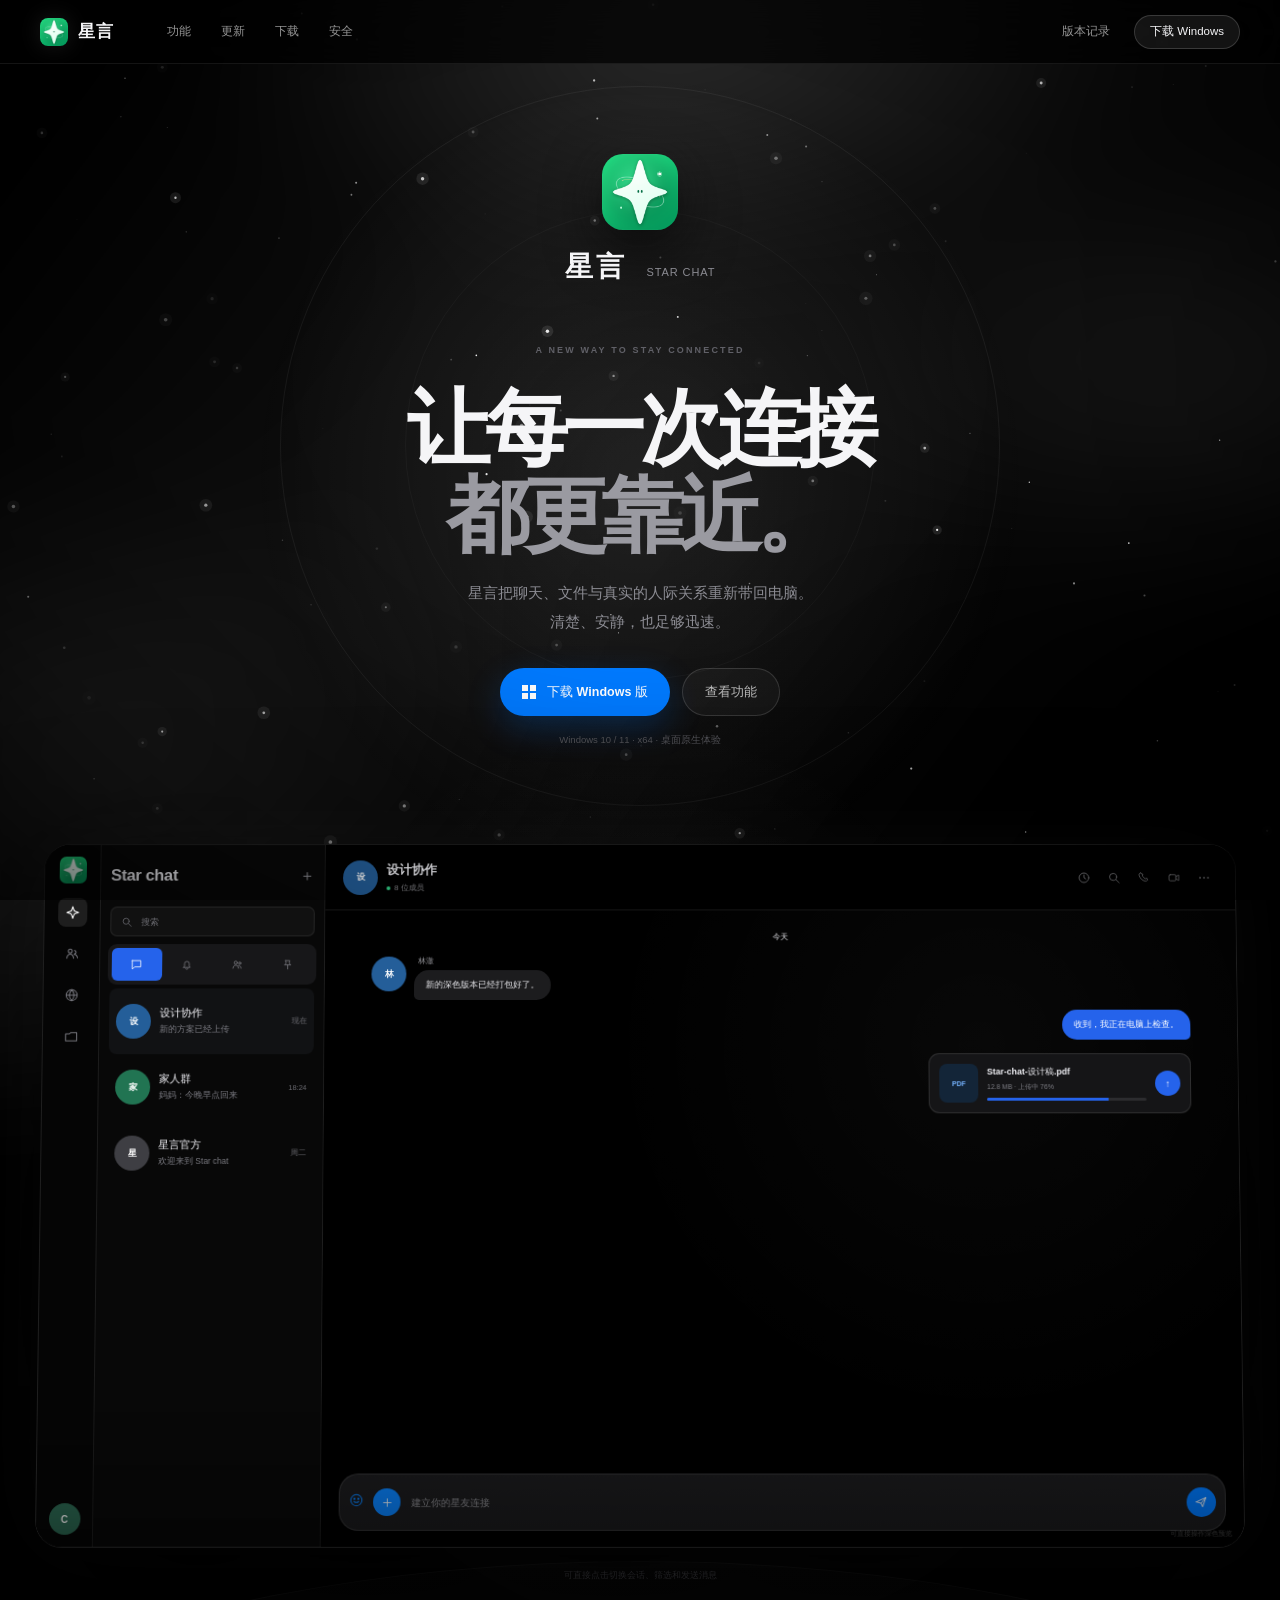
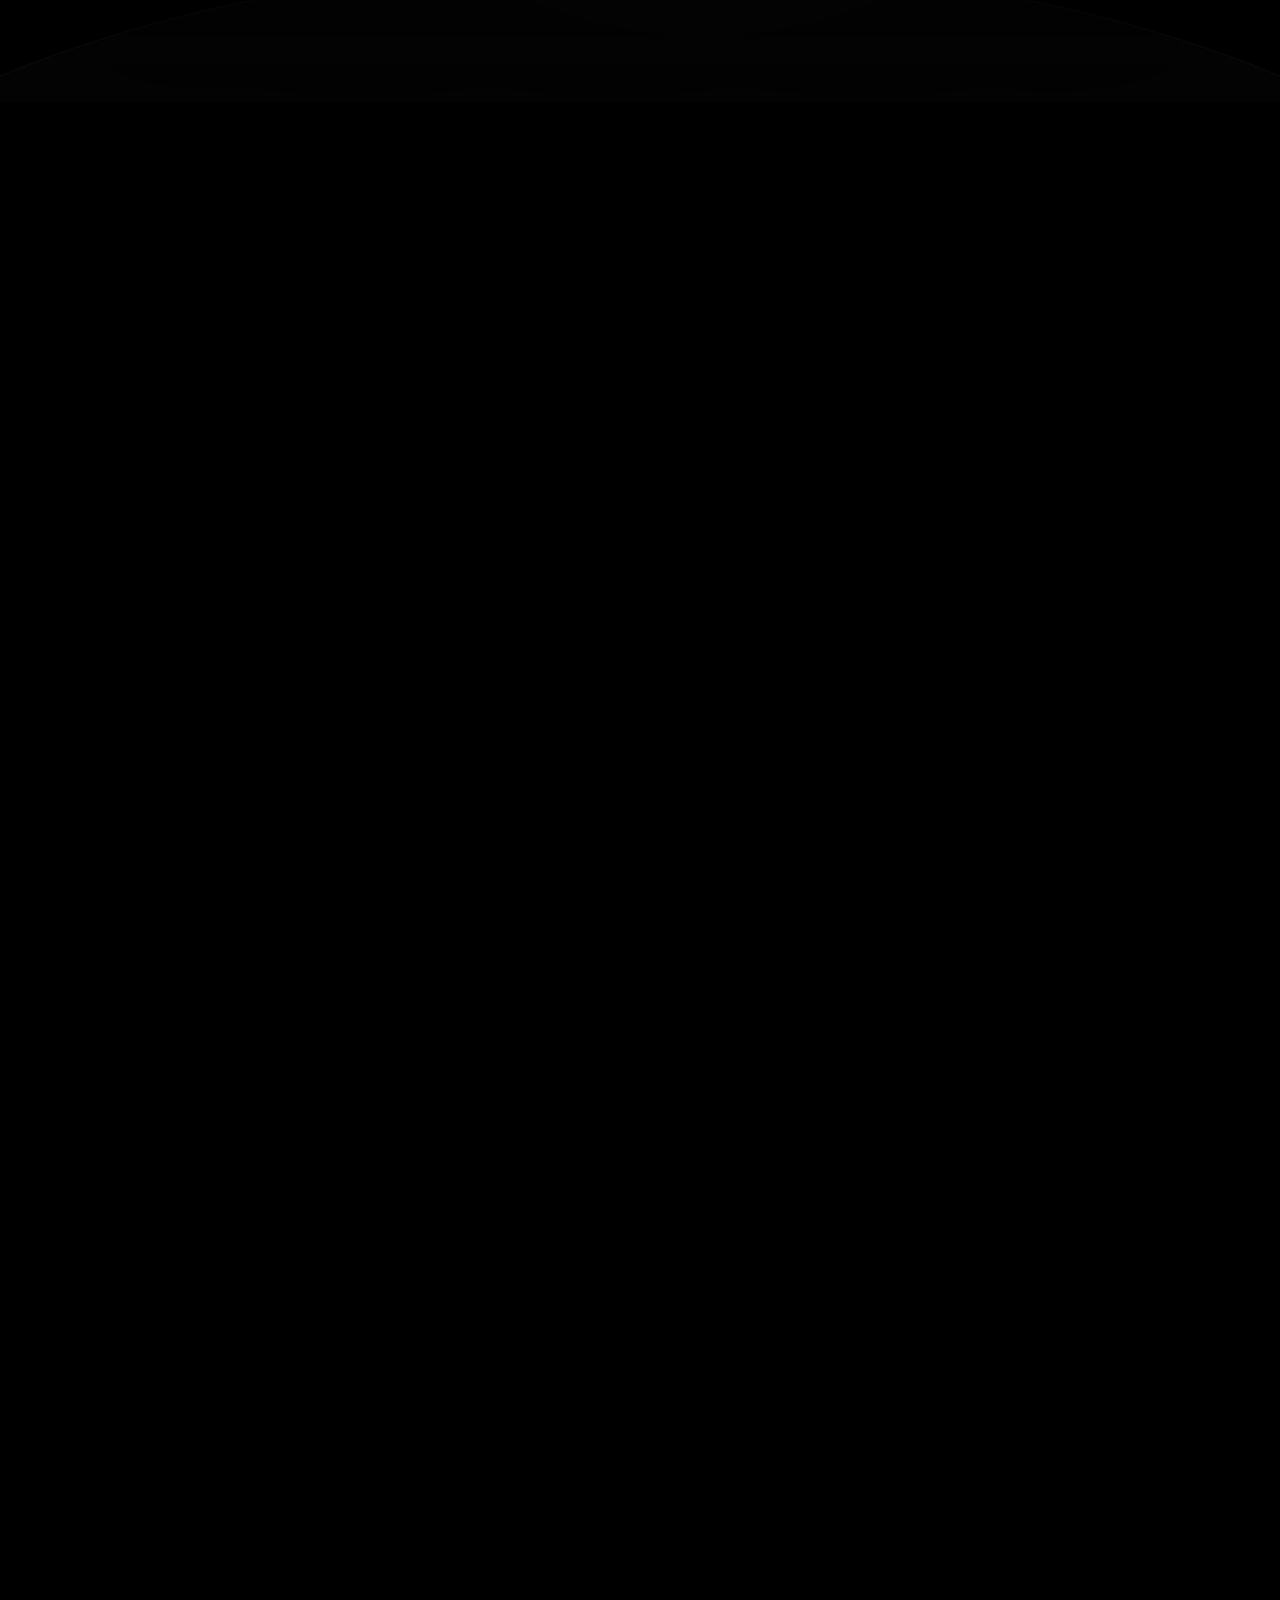
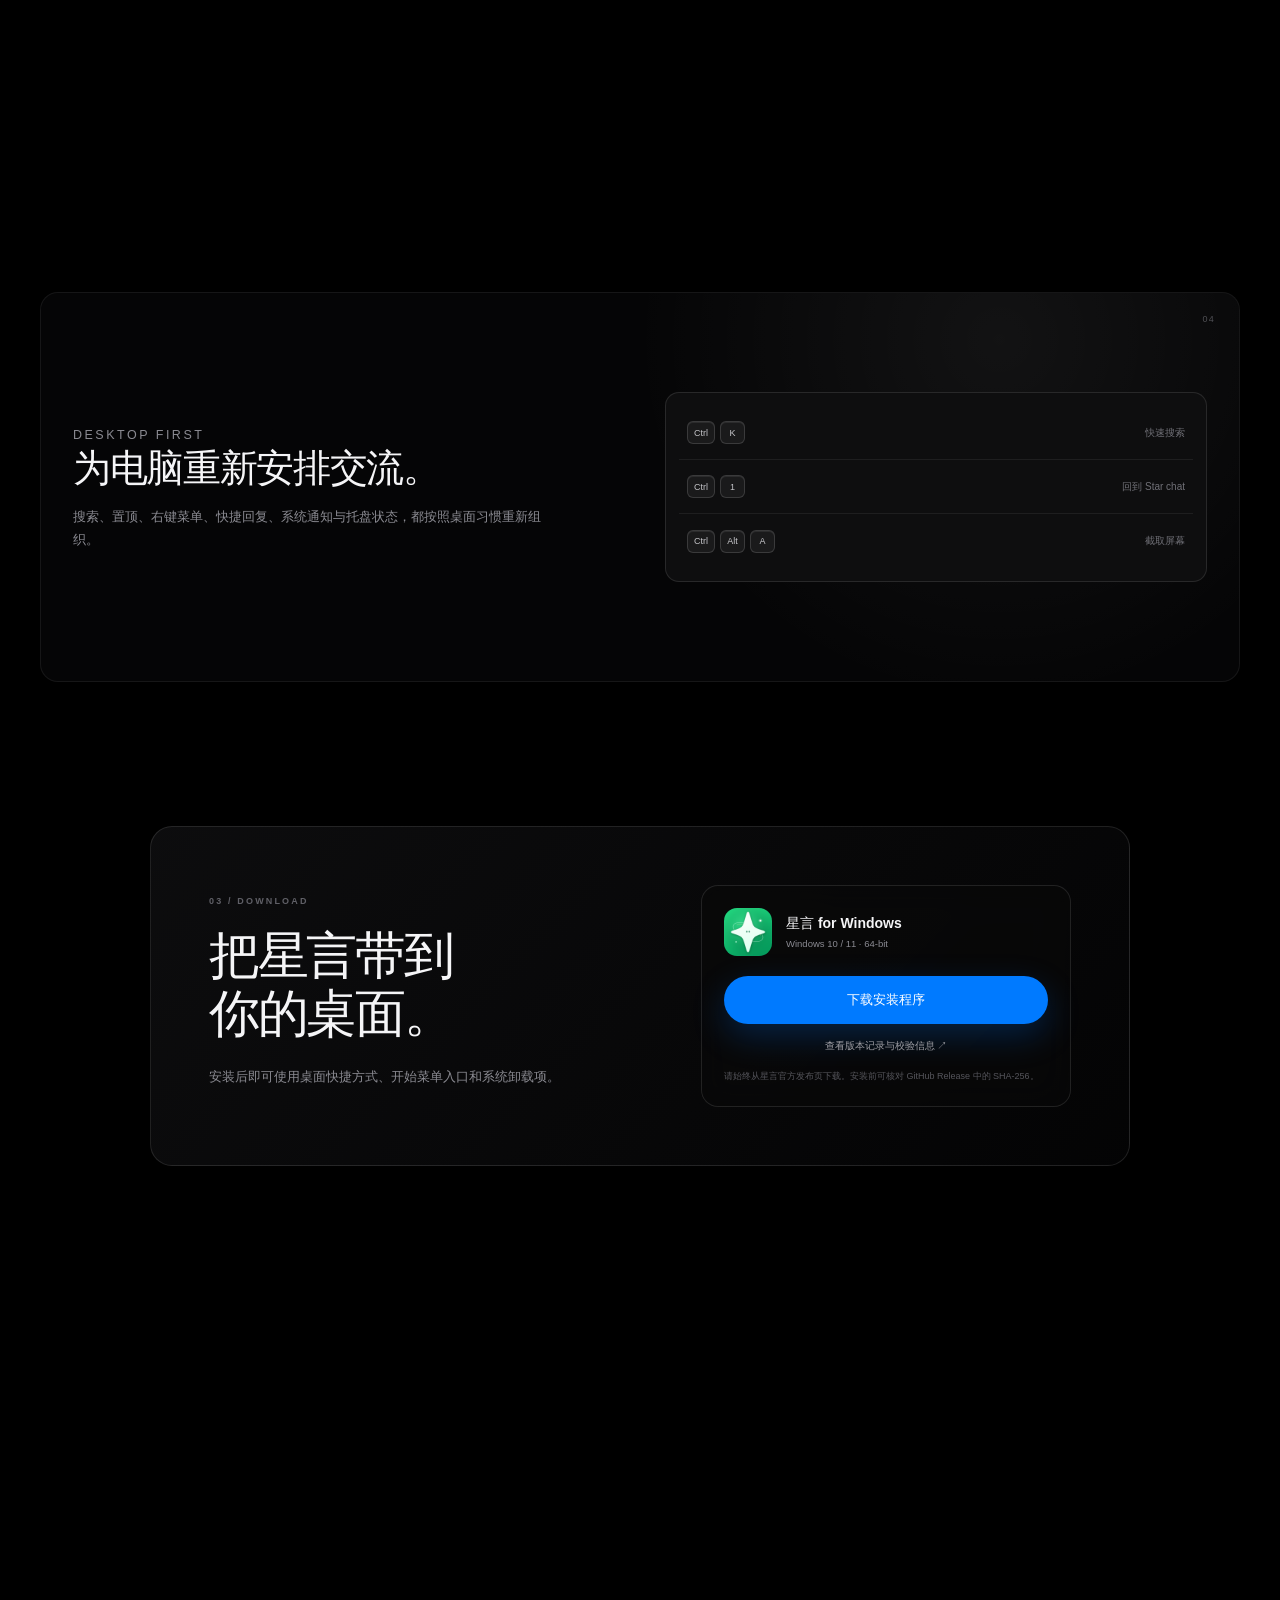
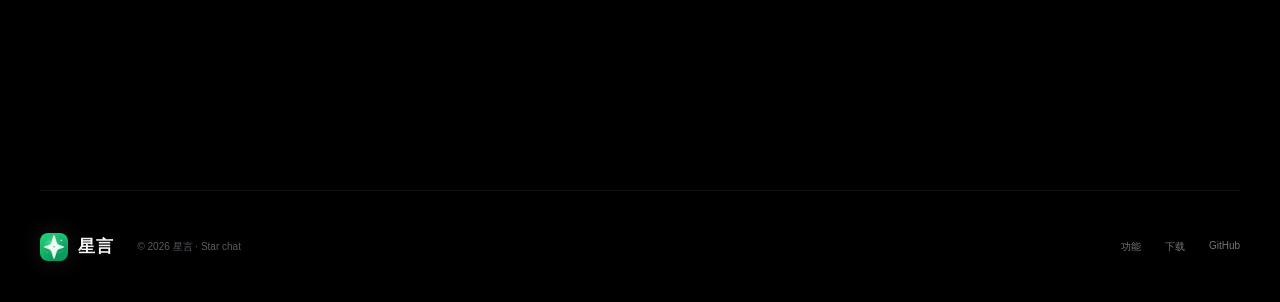
==== commit 4d3e08b9: "force monochrome cosmos asset refresh" ====
--- a/index.html
+++ b/index.html
@@ -4,12 +4,13 @@
   <meta charset="utf-8">
   <meta name="viewport" content="width=device-width,initial-scale=1">
   <meta name="theme-color" content="#000000">
+  <meta http-equiv="Cache-Control" content="no-cache, no-store, must-revalidate">
   <title>星言 · Star chat</title>
   <meta name="description" content="星言，一款为桌面重新设计的即时通讯软件。让消息、文件与真实的星友连接回到电脑。">
   <link rel="icon" href="assets/xingyan.png">
-  <link rel="stylesheet" href="styles.css?v=cosmos-mono-1">
-  <script src="app.js?v=cosmos-mono-1" defer></script>
-  <script src="starfield.js?v=cosmos-mono-1" defer></script>
+  <link rel="stylesheet" href="styles.css?v=cosmos-mono-2">
+  <script src="app.js?v=cosmos-mono-2" defer></script>
+  <script src="starfield.js?v=cosmos-mono-2" defer></script>
 </head>
 <body>
   <canvas id="starfield" aria-hidden="true"></canvas>
@@ -59,7 +60,7 @@
       <div class="product-stage reveal">
         <div class="product-glow" aria-hidden="true"></div>
         <div class="app-window">
-          <iframe class="preview-page" src="preview.html?v=cosmos-mono-1" title="星言深色桌面交互页面"></iframe>
+          <iframe class="preview-page" src="preview.html?v=cosmos-mono-2" title="星言深色桌面交互页面"></iframe>
           <div class="app-shell" aria-label="星言深色桌面界面预览">
             <aside class="preview-rail">
               <img src="assets/xingyan.png" alt="">
--- a/styles.css
+++ b/styles.css
@@ -43,7 +43,7 @@
     radial-gradient(ellipse 33% 25% at 81% 44%, rgba(255, 255, 255, .075), transparent 72%),
     radial-gradient(ellipse 40% 30% at 17% 72%, rgba(255, 255, 255, .05), transparent 72%),
     linear-gradient(127deg, transparent 18%, rgba(255, 255, 255, .055) 40%, rgba(255, 255, 255, .035) 56%, transparent 78%);
-  filter: blur(58px) saturate(128%);
+  filter: blur(58px) grayscale(1) contrast(1.08);
   transform: scale(1.04);
   animation: nebula-drift 26s ease-in-out infinite alternate;
 }
@@ -67,6 +67,7 @@
   height: 100%;
   pointer-events: none;
   opacity: 1;
+  filter: grayscale(1) contrast(1.08) brightness(1.06);
   mix-blend-mode: screen;
 }
 
@@ -566,9 +567,9 @@
   50% { opacity: 1; transform: scale(1.04); }
 }
 @keyframes nebula-drift {
-  0% { transform: translate3d(-1.5%, -1%, 0) scale(1.035); filter: blur(56px) saturate(120%); }
-  50% { transform: translate3d(1.6%, .8%, 0) scale(1.065); filter: blur(64px) saturate(136%); }
-  100% { transform: translate3d(-.5%, 1.8%, 0) scale(1.045); filter: blur(60px) saturate(126%); }
+  0% { transform: translate3d(-1.5%, -1%, 0) scale(1.035); filter: blur(56px) grayscale(1) contrast(1.08); }
+  50% { transform: translate3d(1.6%, .8%, 0) scale(1.065); filter: blur(64px) grayscale(1) contrast(1.12); }
+  100% { transform: translate3d(-.5%, 1.8%, 0) scale(1.045); filter: blur(60px) grayscale(1) contrast(1.09); }
 }
 
 @media (max-width: 1000px) {
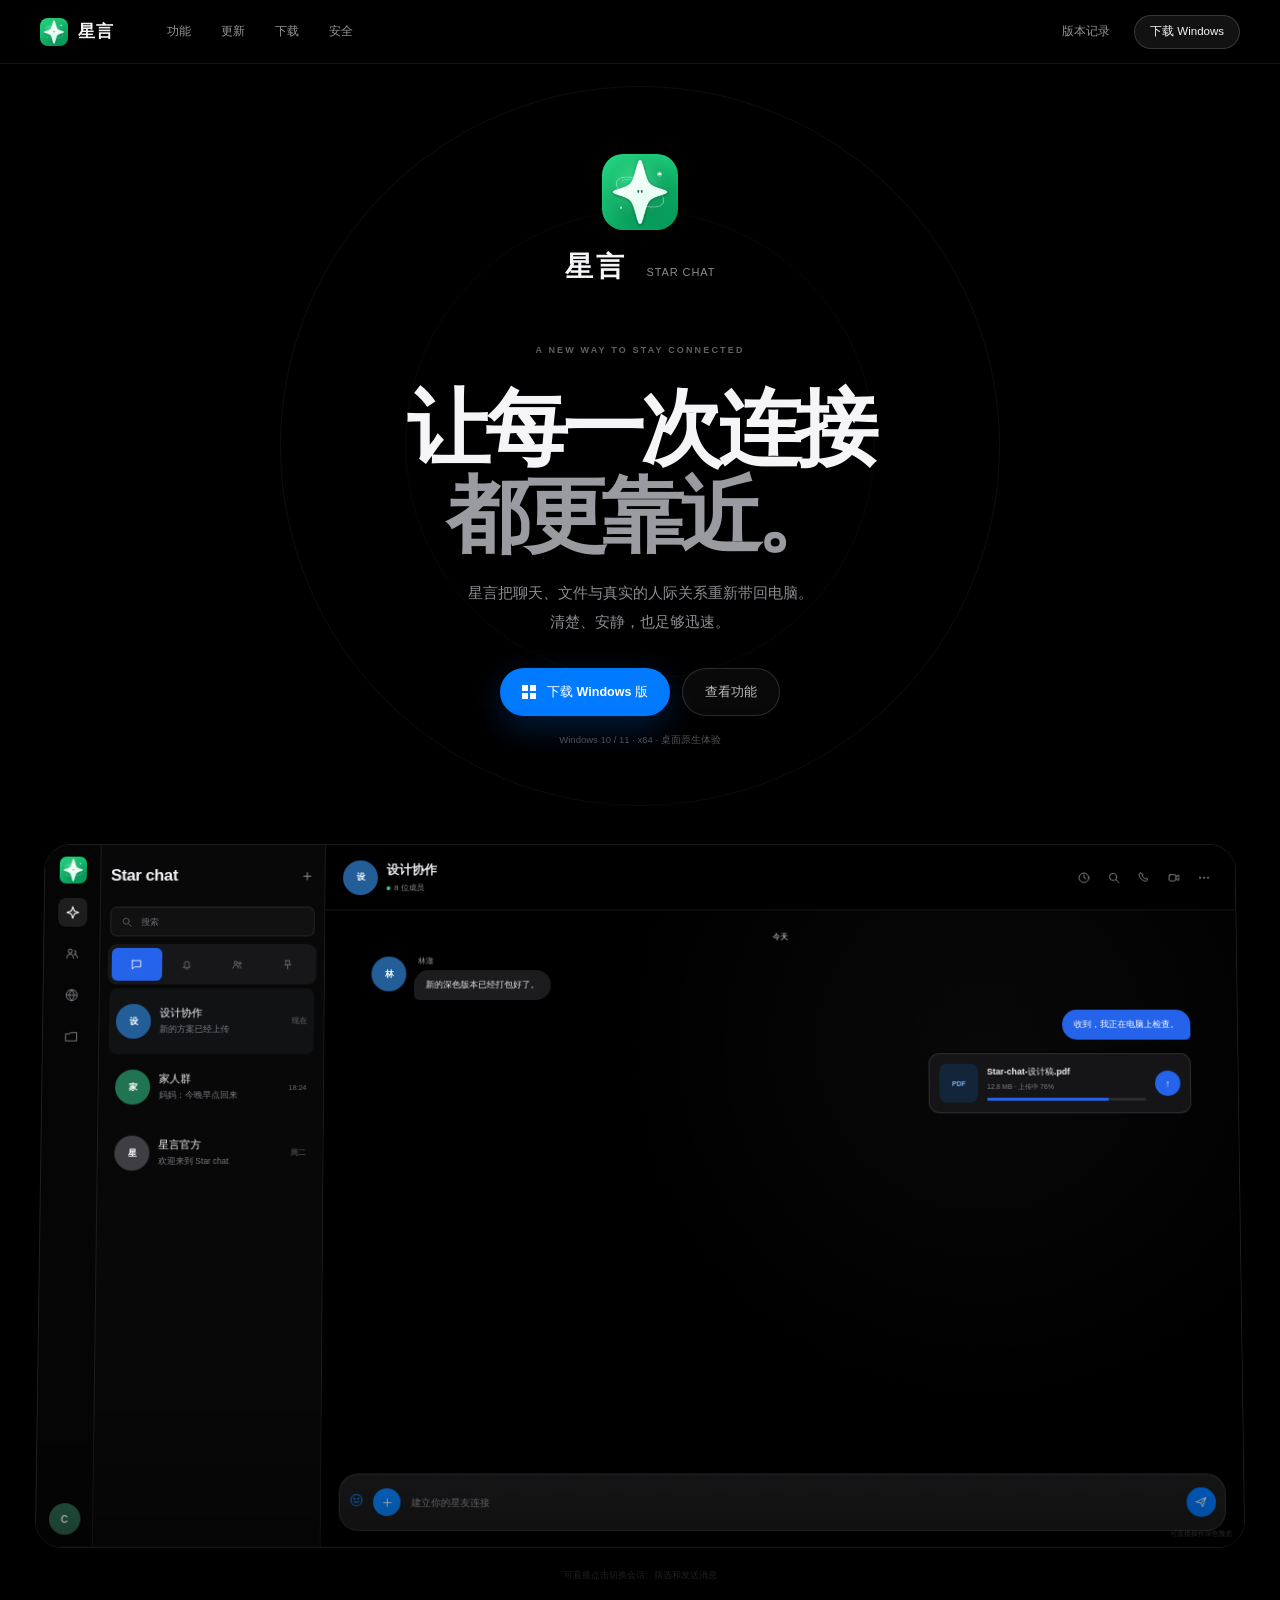
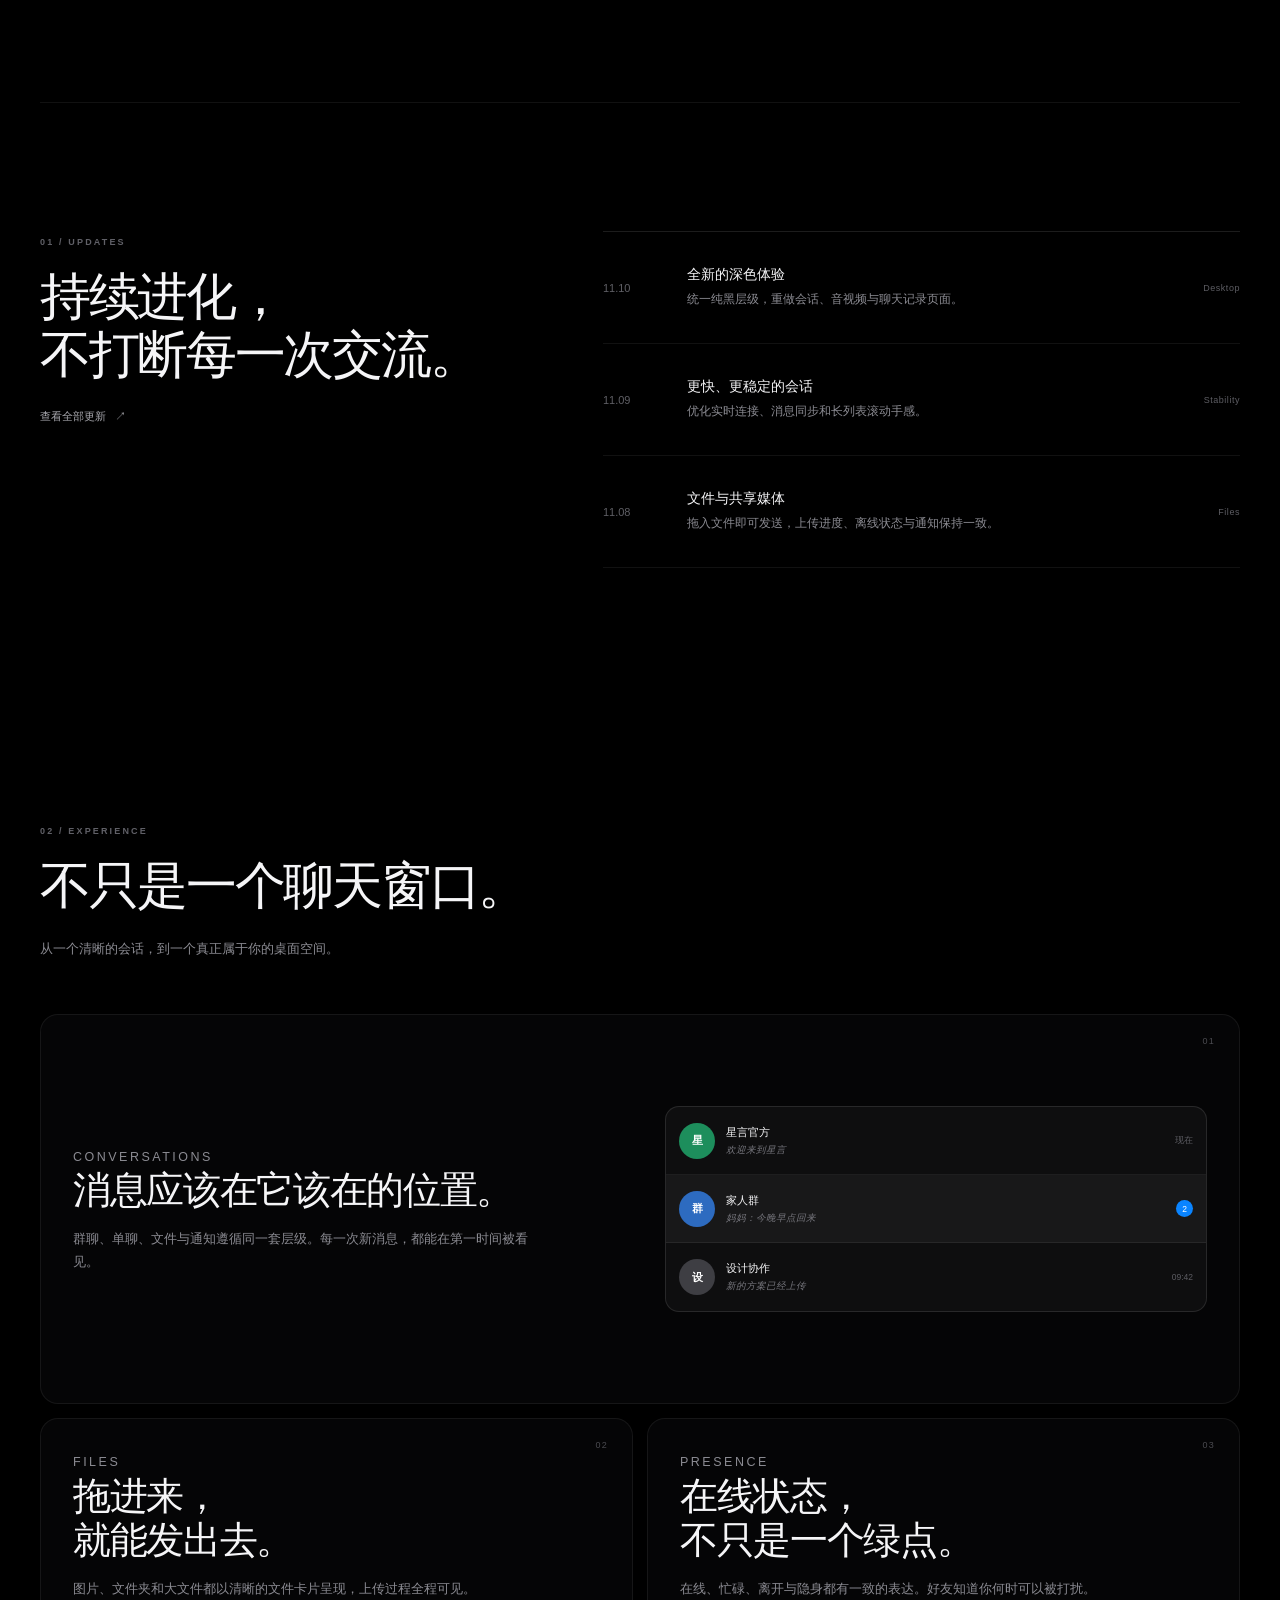
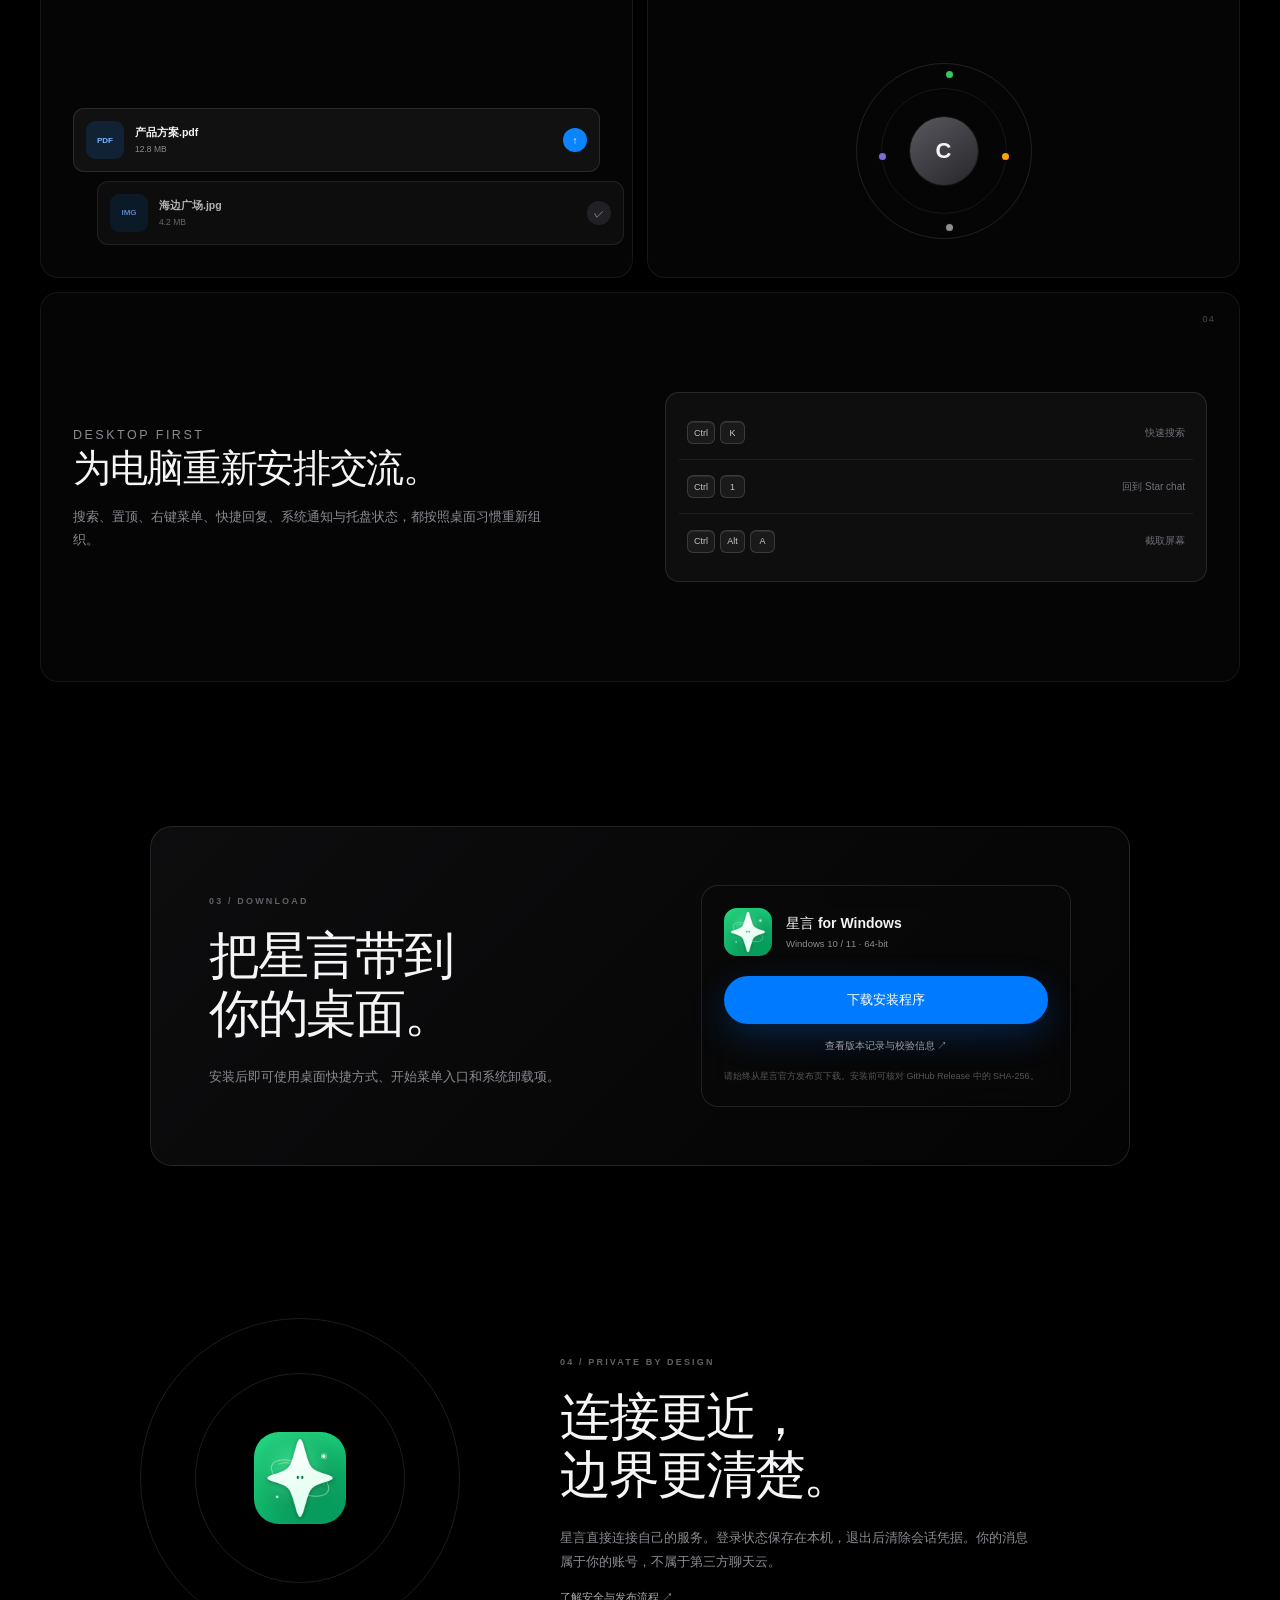
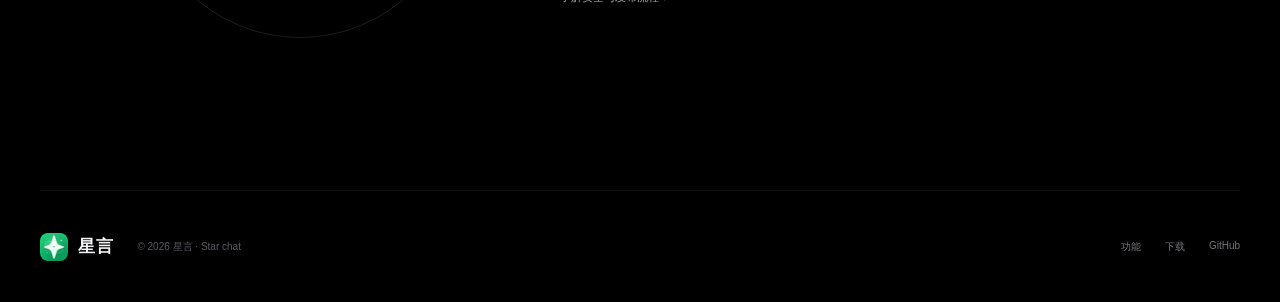
==== commit 837cd0ff: "remove white glows for pure black cosmos" ====
--- a/index.html
+++ b/index.html
@@ -8,9 +8,9 @@
   <title>星言 · Star chat</title>
   <meta name="description" content="星言，一款为桌面重新设计的即时通讯软件。让消息、文件与真实的星友连接回到电脑。">
   <link rel="icon" href="assets/xingyan.png">
-  <link rel="stylesheet" href="styles.css?v=cosmos-mono-2">
-  <script src="app.js?v=cosmos-mono-2" defer></script>
-  <script src="starfield.js?v=cosmos-mono-2" defer></script>
+  <link rel="stylesheet" href="styles.css?v=pure-black-1">
+  <script src="app.js?v=pure-black-1" defer></script>
+  <script src="starfield.js?v=pure-black-1" defer></script>
 </head>
 <body>
   <canvas id="starfield" aria-hidden="true"></canvas>
@@ -60,7 +60,7 @@
       <div class="product-stage reveal">
         <div class="product-glow" aria-hidden="true"></div>
         <div class="app-window">
-          <iframe class="preview-page" src="preview.html?v=cosmos-mono-2" title="星言深色桌面交互页面"></iframe>
+          <iframe class="preview-page" src="preview.html?v=pure-black-1" title="星言深色桌面交互页面"></iframe>
           <div class="app-shell" aria-label="星言深色桌面界面预览">
             <aside class="preview-rail">
               <img src="assets/xingyan.png" alt="">
--- a/styles.css
+++ b/styles.css
@@ -626,3 +626,18 @@
   html { scroll-behavior: auto; }
   *, *::before, *::after { animation-duration: .001ms !important; animation-iteration-count: 1 !important; transition-duration: .001ms !important; }
 }
+
+/* Pure black cosmos: crisp monochrome stars without glow layers. */
+body { background: #000 !important; }
+body::before,
+body::after,
+.page-noise,
+.hero::after,
+.product-glow,
+.feature-card::after { display: none !important; }
+.hero { background: #000 !important; }
+.brand img,
+.hero-icon,
+.security-visual img { box-shadow: none !important; }
+.app-window { box-shadow: 0 95px 200px rgba(0,0,0,.92) !important; }
+#starfield { filter: none !important; }
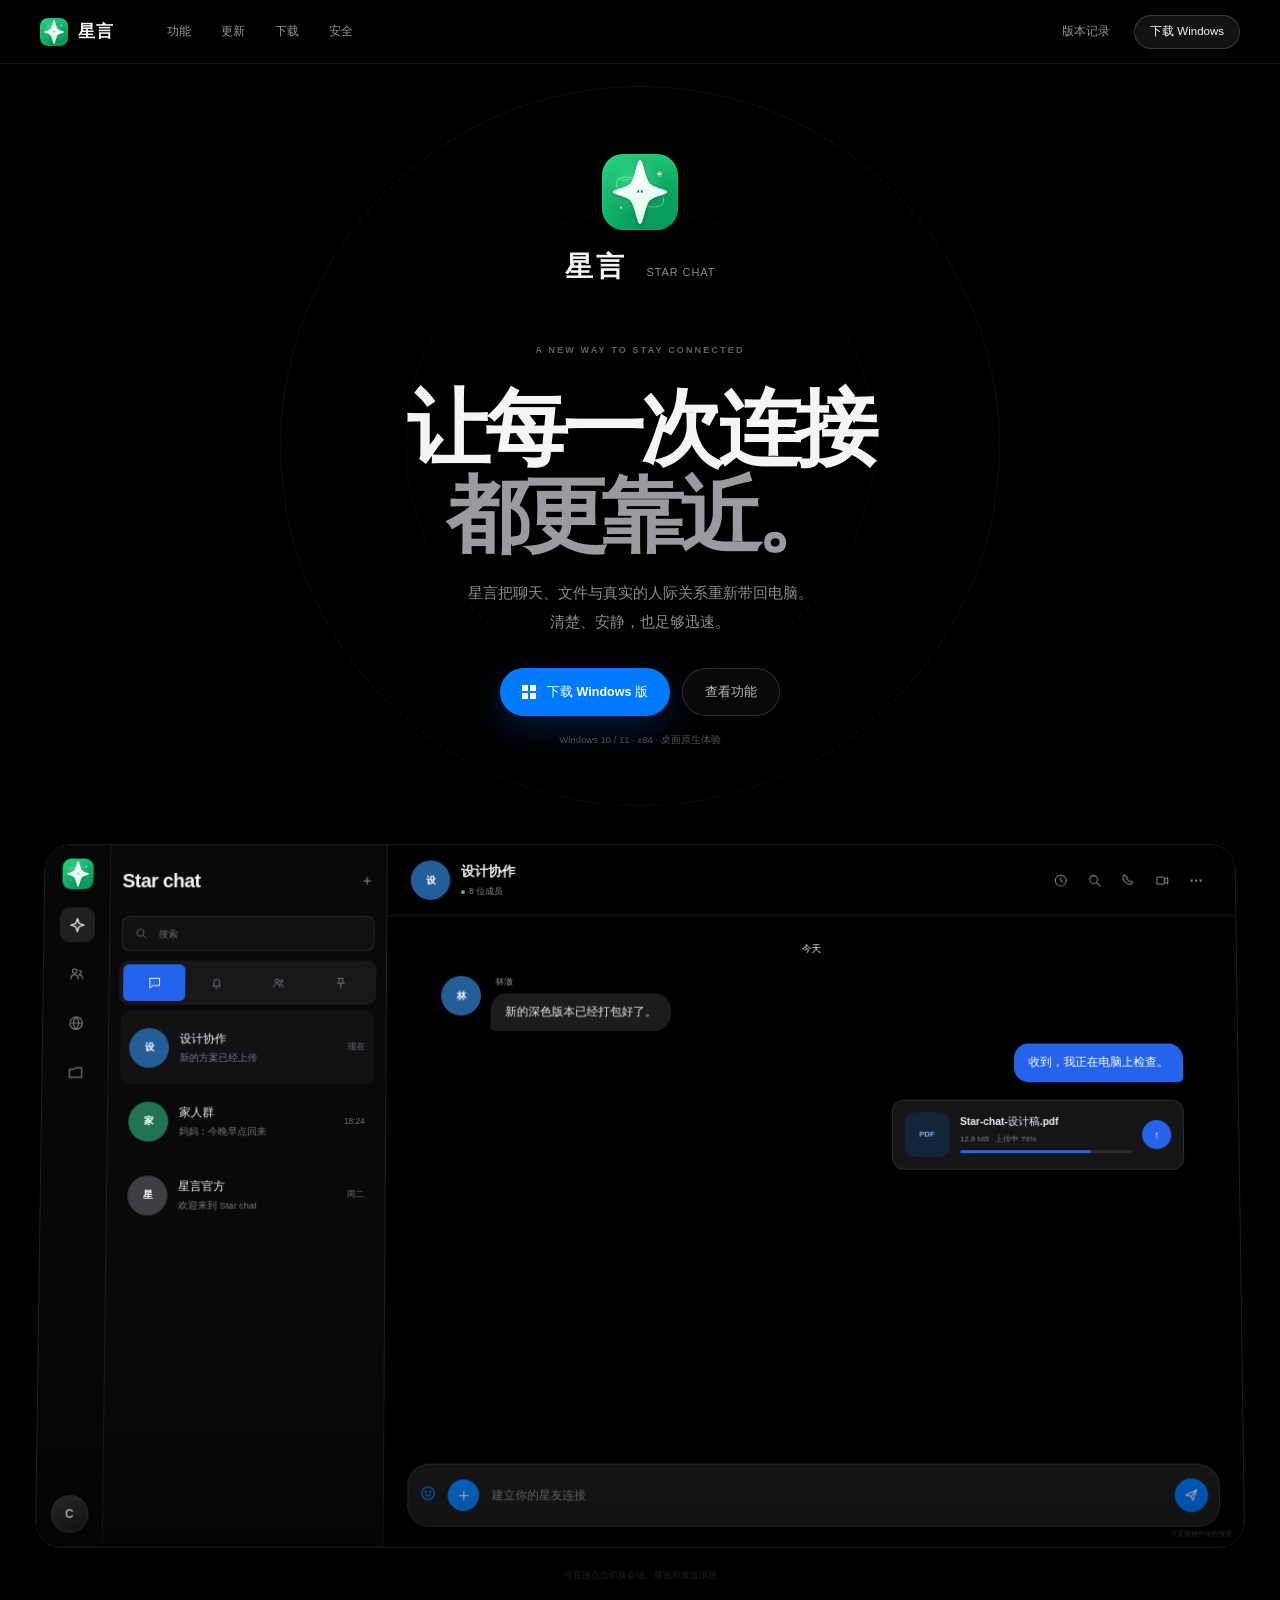
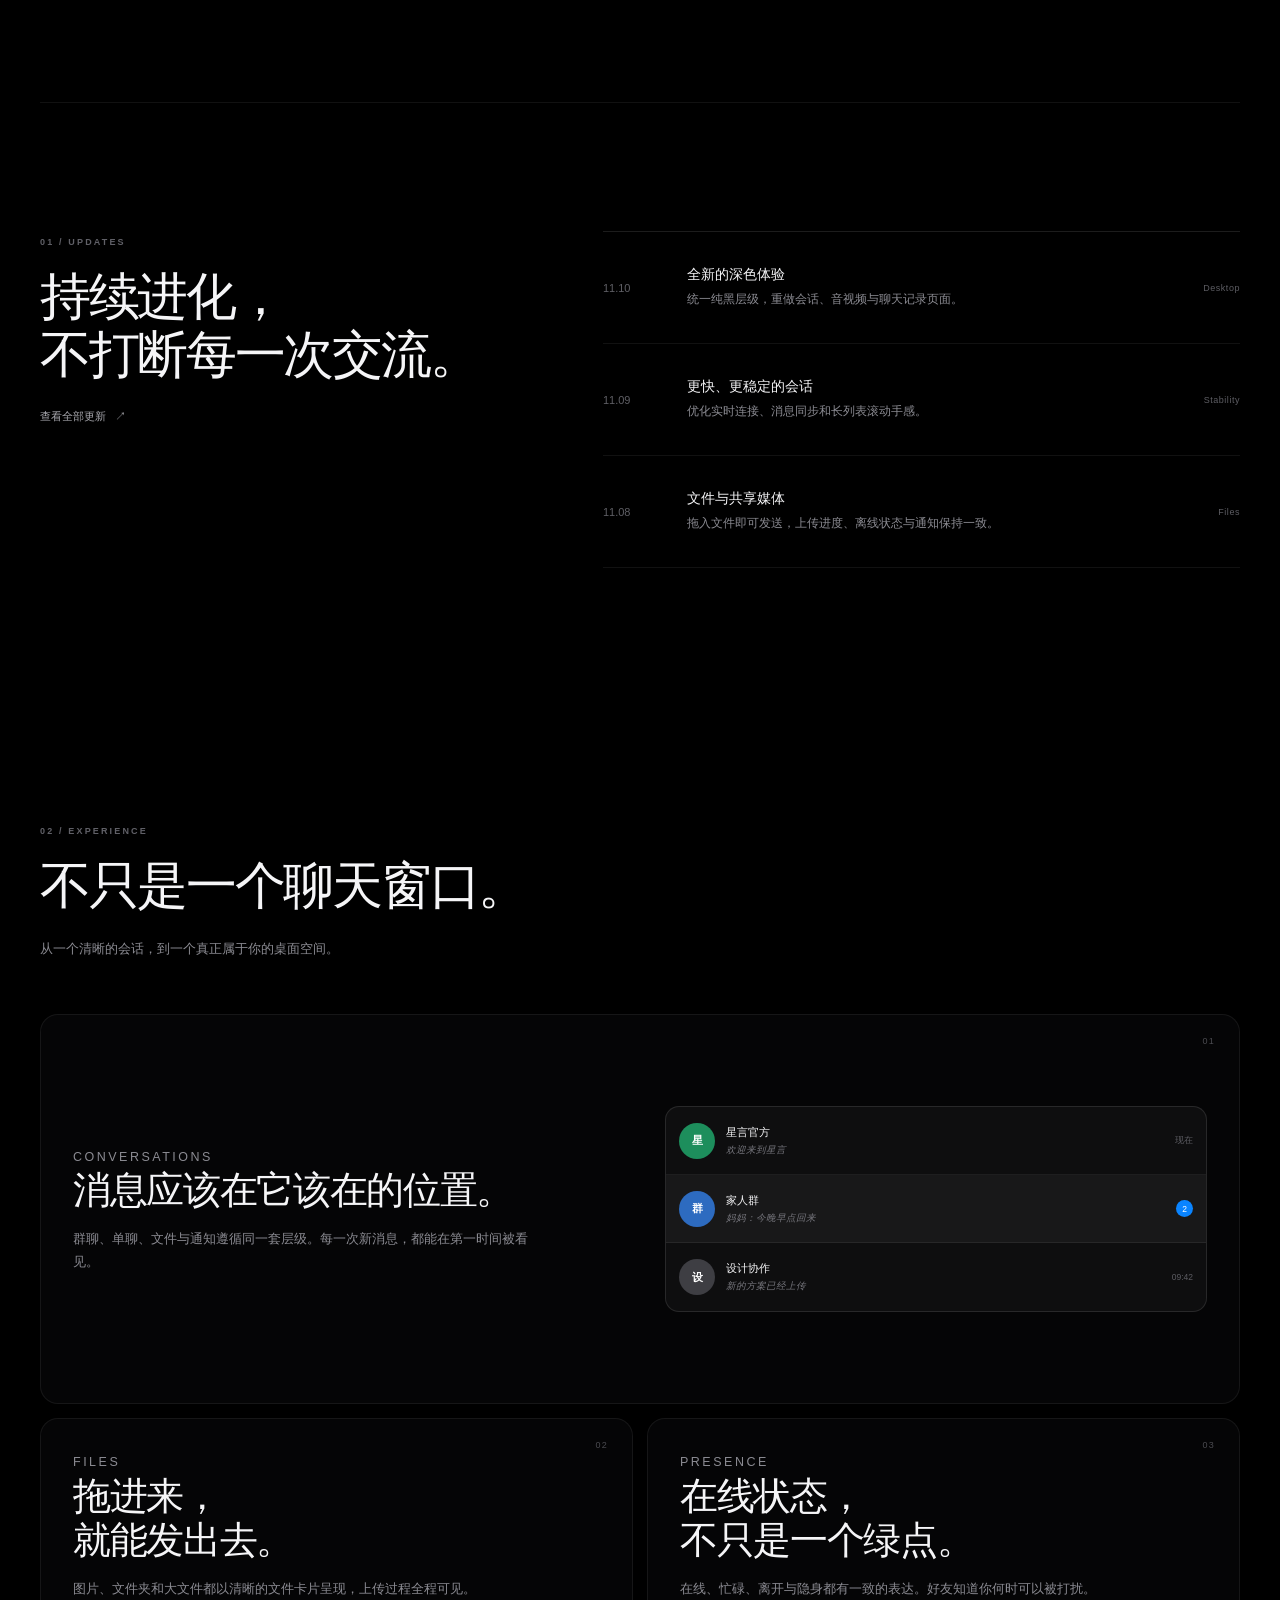
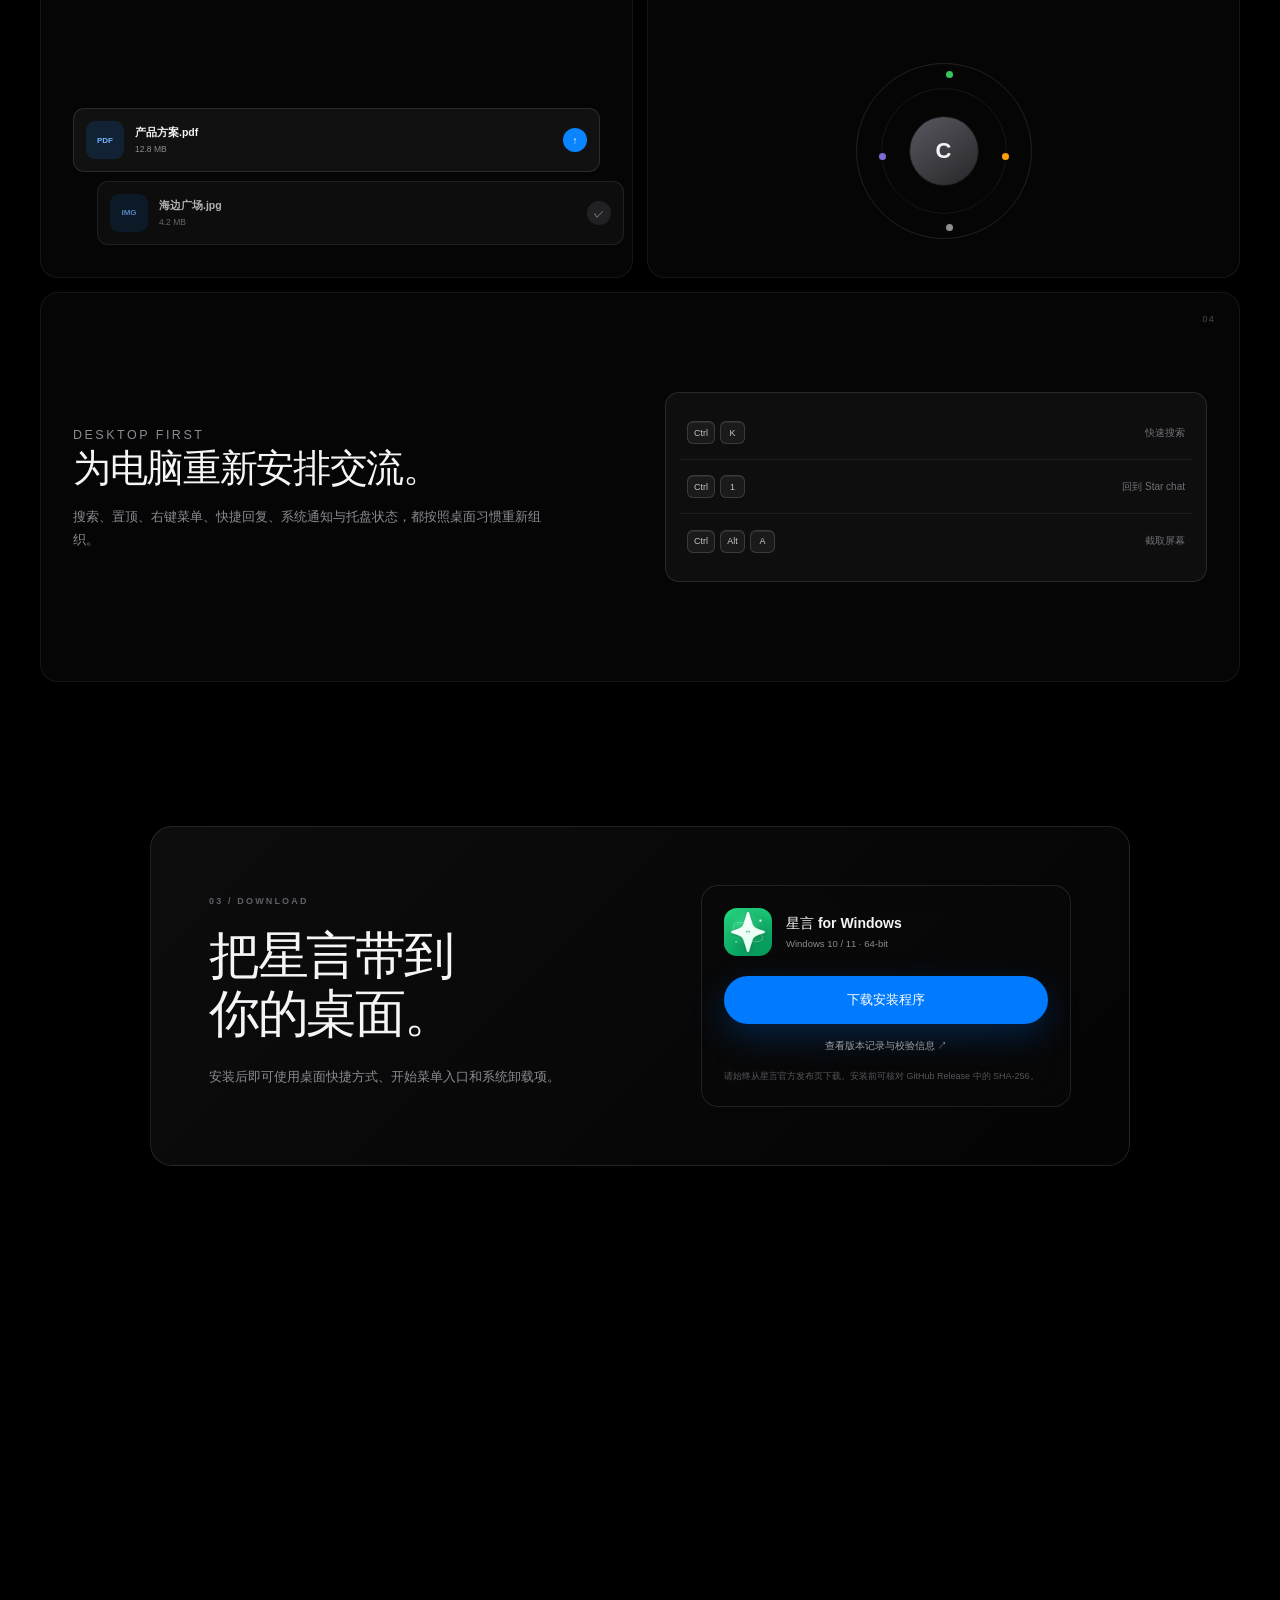
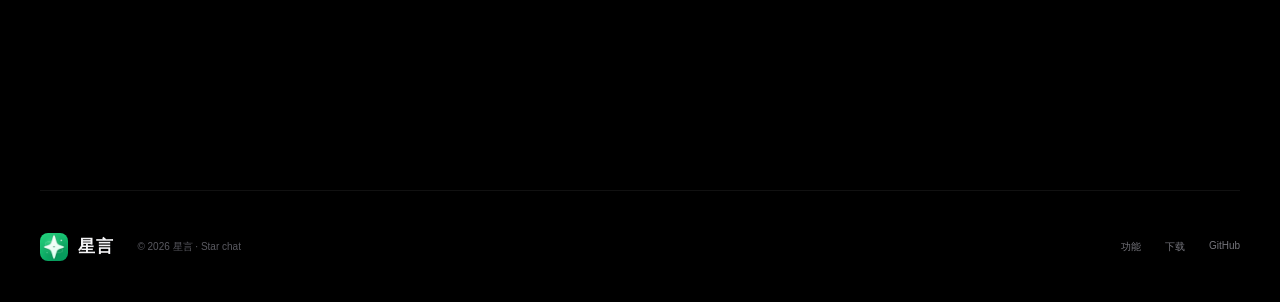
==== commit 51b84bc4: "refine interactive preview to official product scale" ====
--- a/index.html
+++ b/index.html
@@ -60,7 +60,7 @@
       <div class="product-stage reveal">
         <div class="product-glow" aria-hidden="true"></div>
         <div class="app-window">
-          <iframe class="preview-page" src="preview.html?v=pure-black-1" title="星言深色桌面交互页面"></iframe>
+          <iframe class="preview-page" src="preview.html?v=official-preview-1" title="星言深色桌面交互页面"></iframe>
           <div class="app-shell" aria-label="星言深色桌面界面预览">
             <aside class="preview-rail">
               <img src="assets/xingyan.png" alt="">
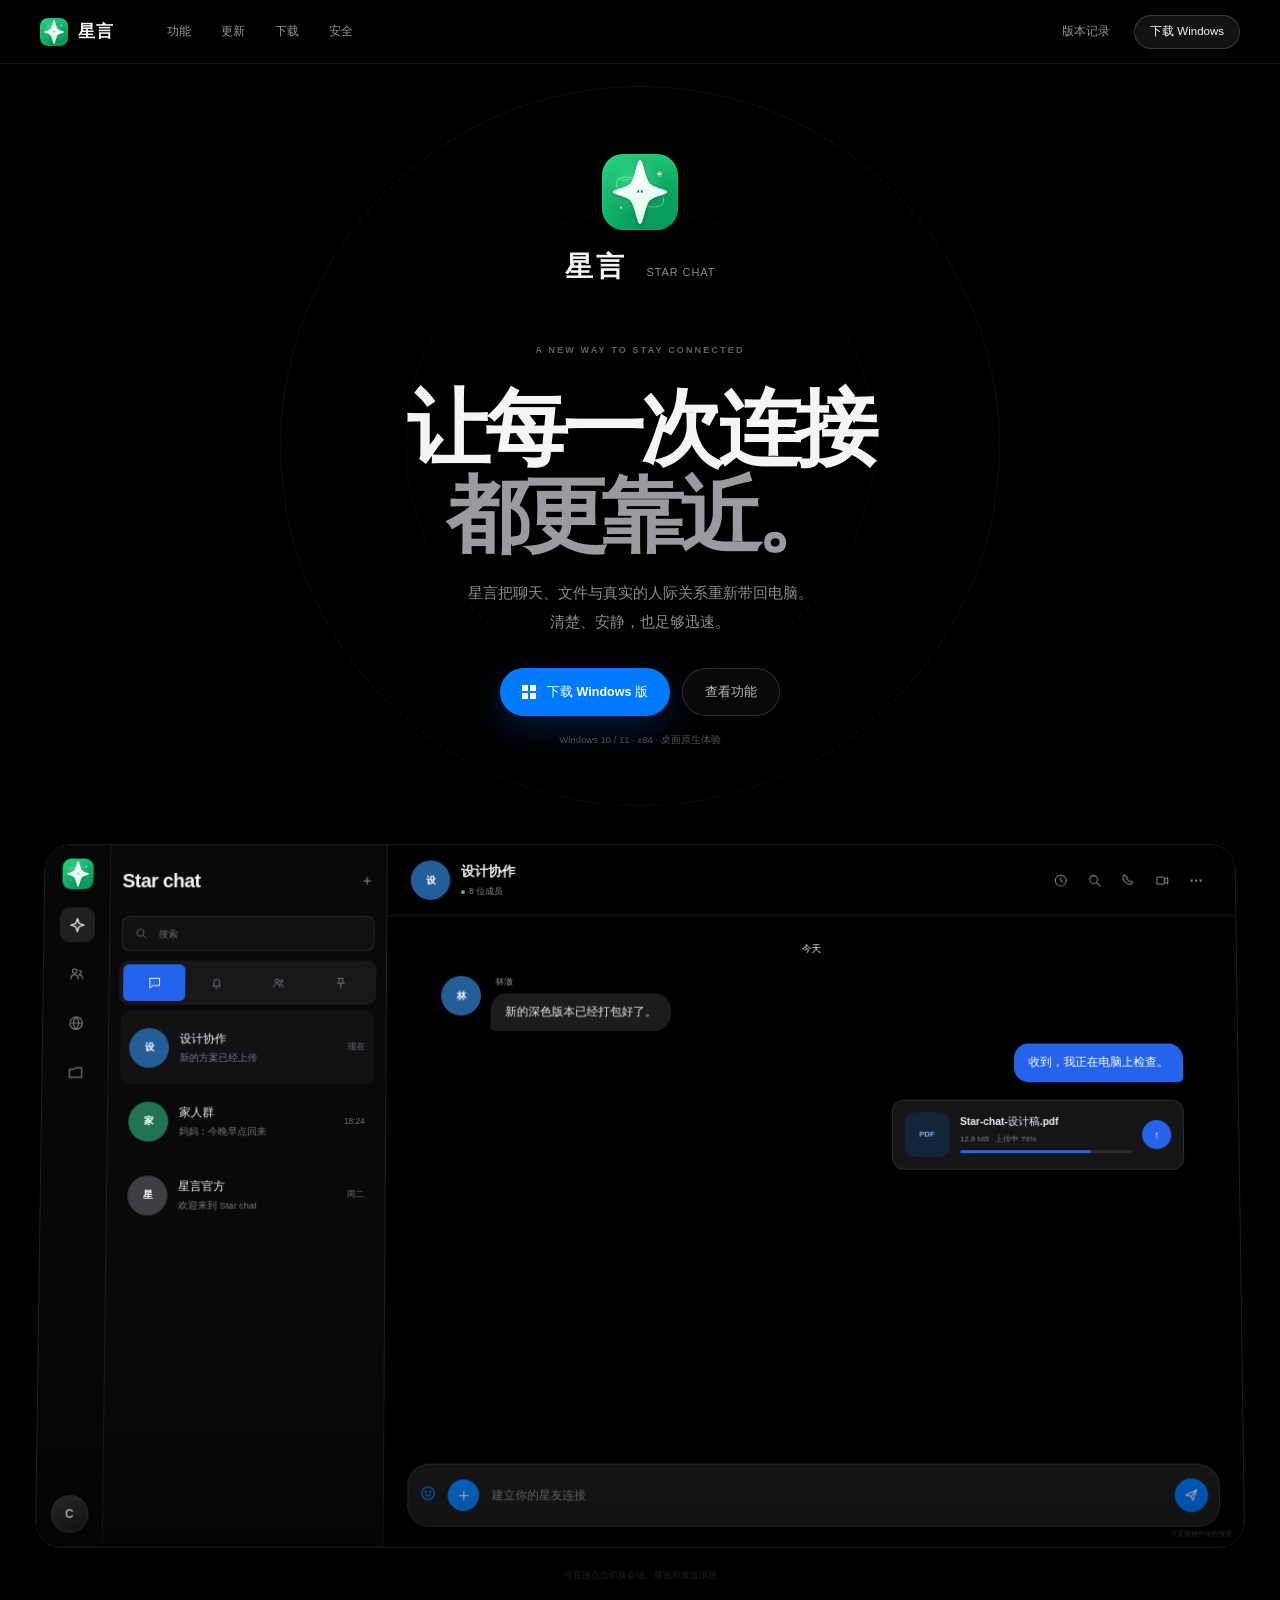
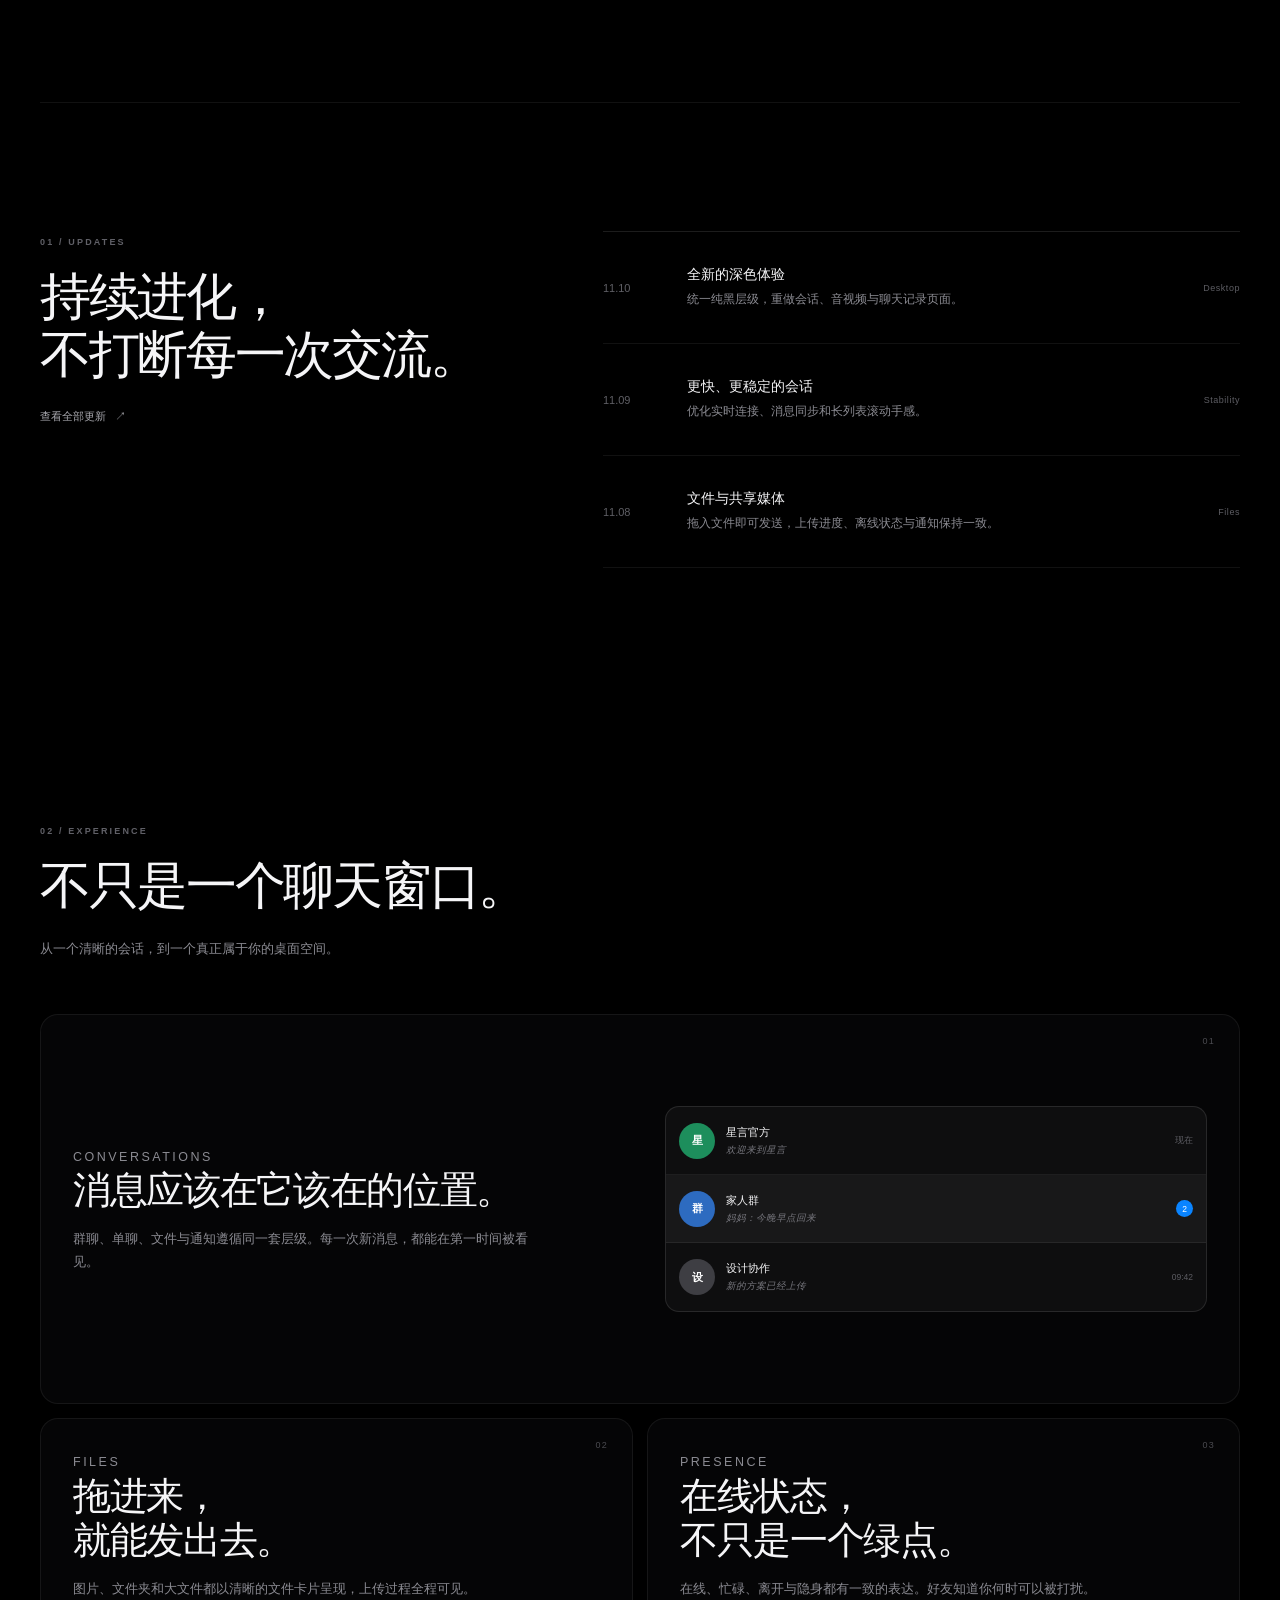
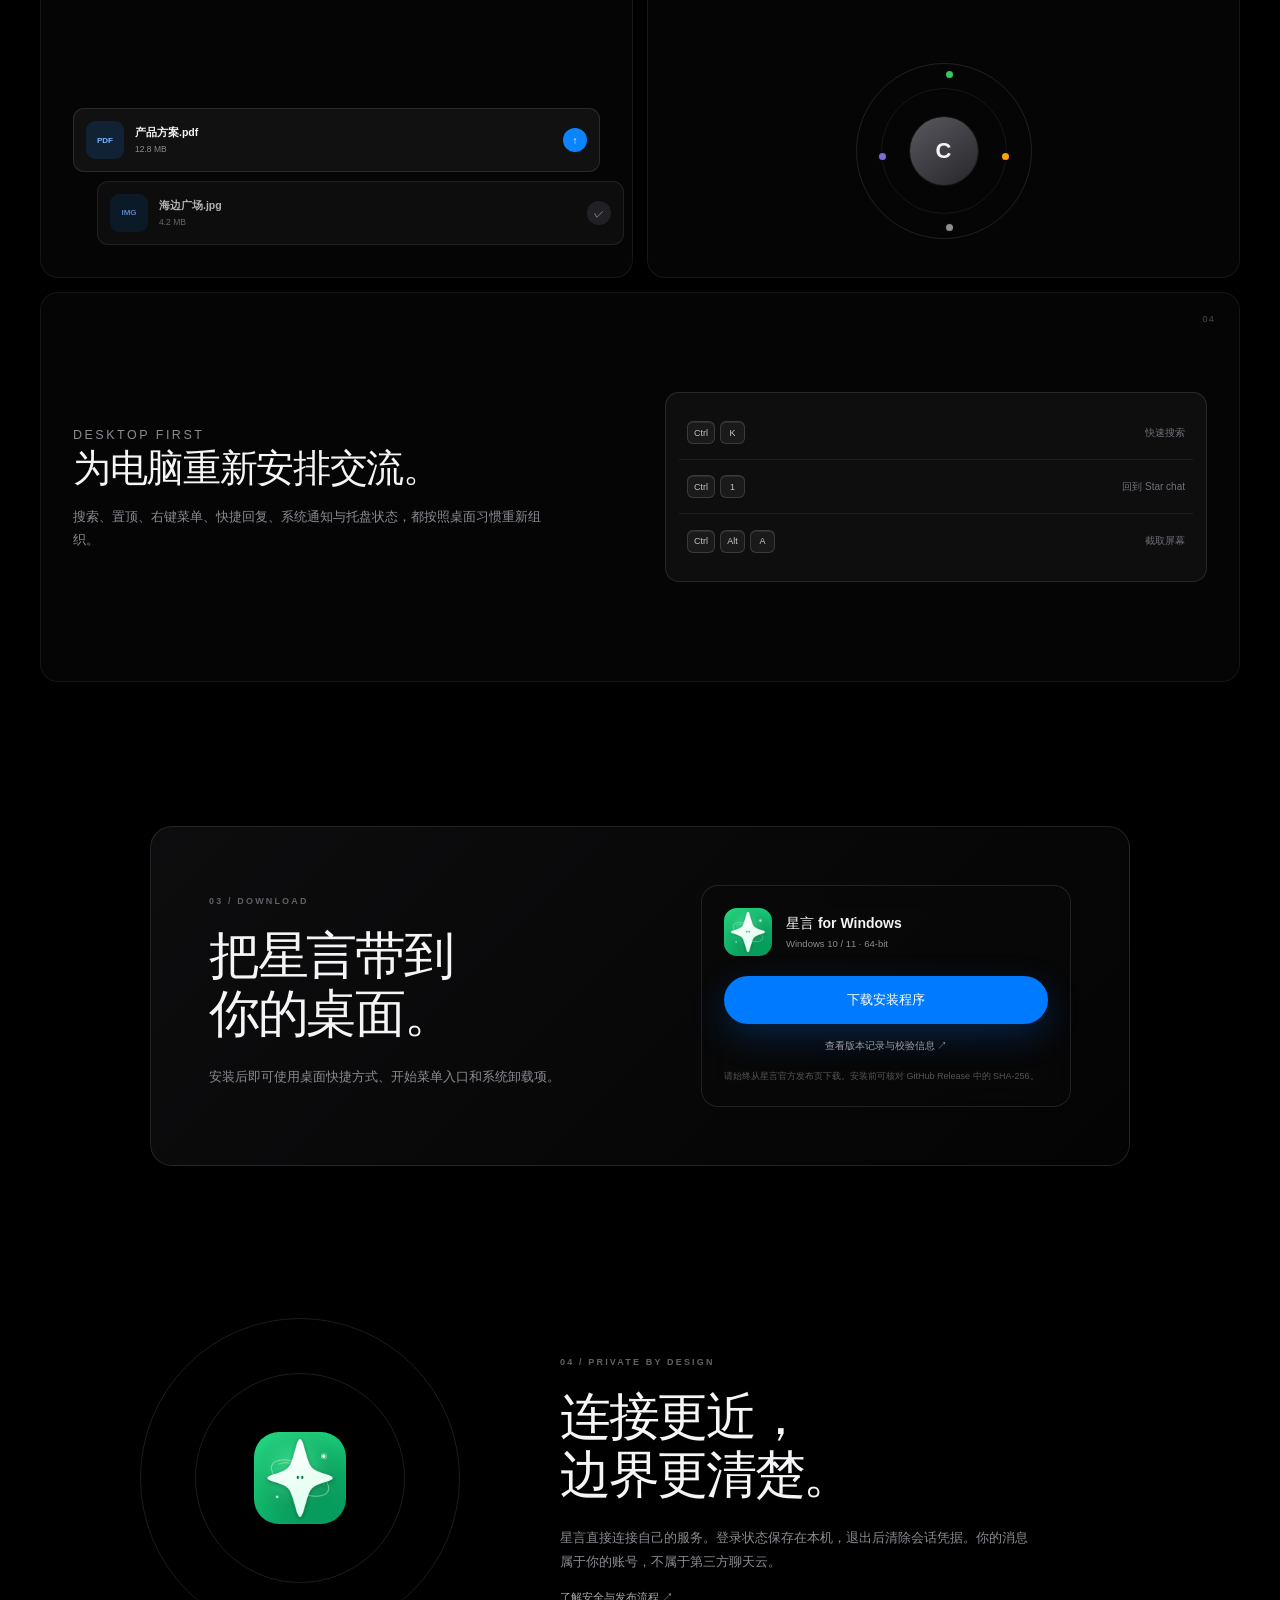
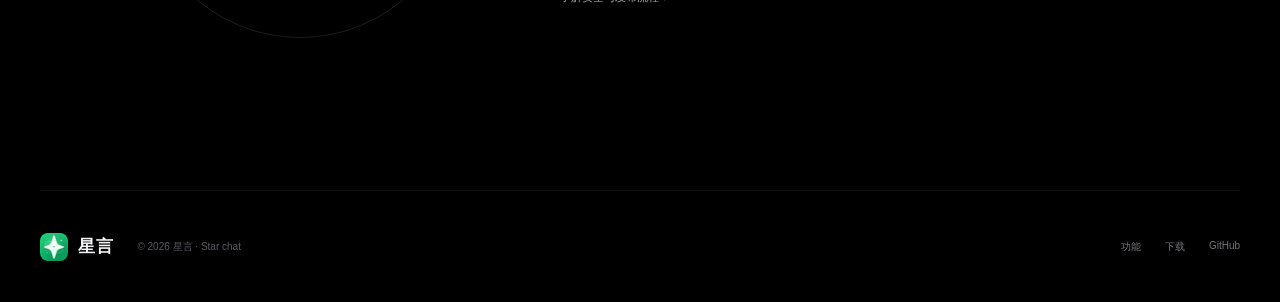
==== commit b9638863: "restore visible monochrome stars in hero" ====
--- a/index.html
+++ b/index.html
@@ -8,9 +8,9 @@
   <title>星言 · Star chat</title>
   <meta name="description" content="星言，一款为桌面重新设计的即时通讯软件。让消息、文件与真实的星友连接回到电脑。">
   <link rel="icon" href="assets/xingyan.png">
-  <link rel="stylesheet" href="styles.css?v=pure-black-1">
-  <script src="app.js?v=pure-black-1" defer></script>
-  <script src="starfield.js?v=pure-black-1" defer></script>
+  <link rel="stylesheet" href="styles.css?v=pure-black-3">
+  <script src="app.js?v=pure-black-3" defer></script>
+  <script src="starfield.js?v=pure-black-3" defer></script>
 </head>
 <body>
   <canvas id="starfield" aria-hidden="true"></canvas>
@@ -60,7 +60,7 @@
       <div class="product-stage reveal">
         <div class="product-glow" aria-hidden="true"></div>
         <div class="app-window">
-          <iframe class="preview-page" src="preview.html?v=official-preview-1" title="星言深色桌面交互页面"></iframe>
+          <iframe class="preview-page" src="preview.html?v=pure-black-3" title="星言深色桌面交互页面"></iframe>
           <div class="app-shell" aria-label="星言深色桌面界面预览">
             <aside class="preview-rail">
               <img src="assets/xingyan.png" alt="">
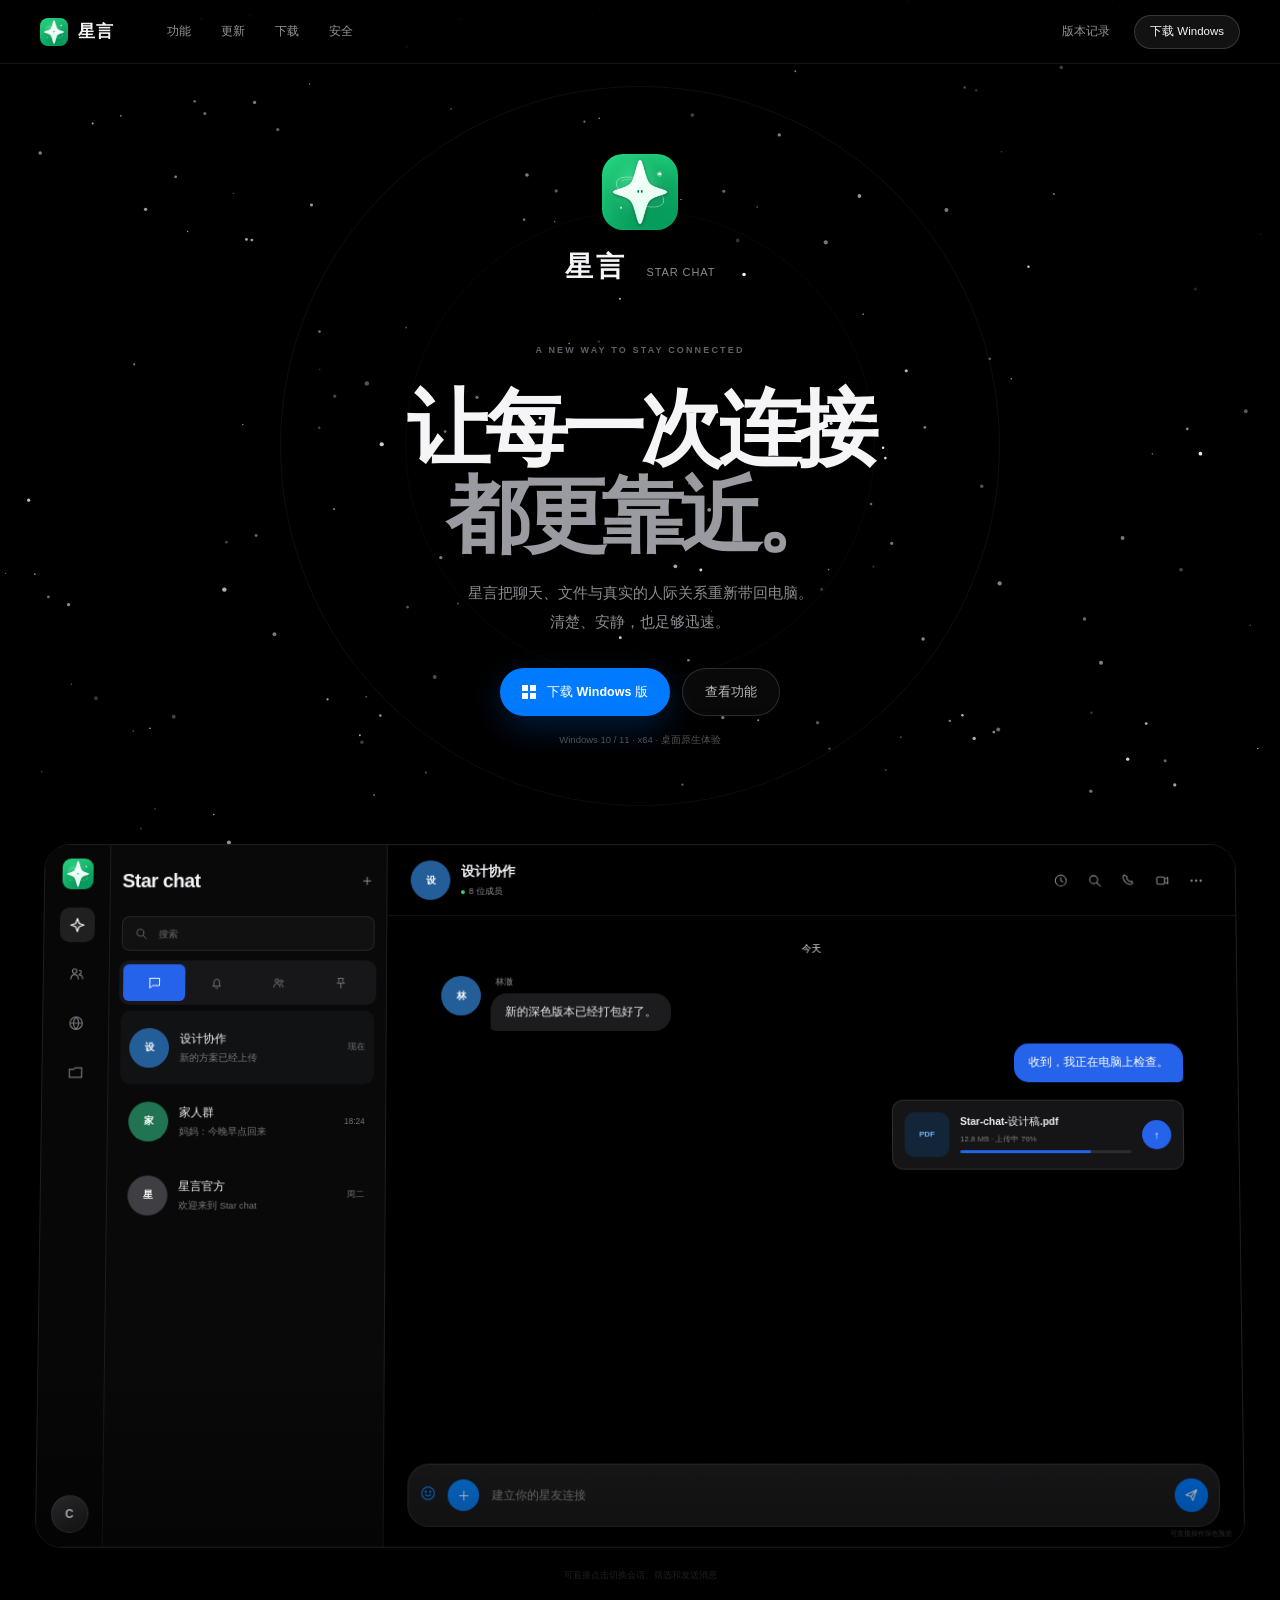
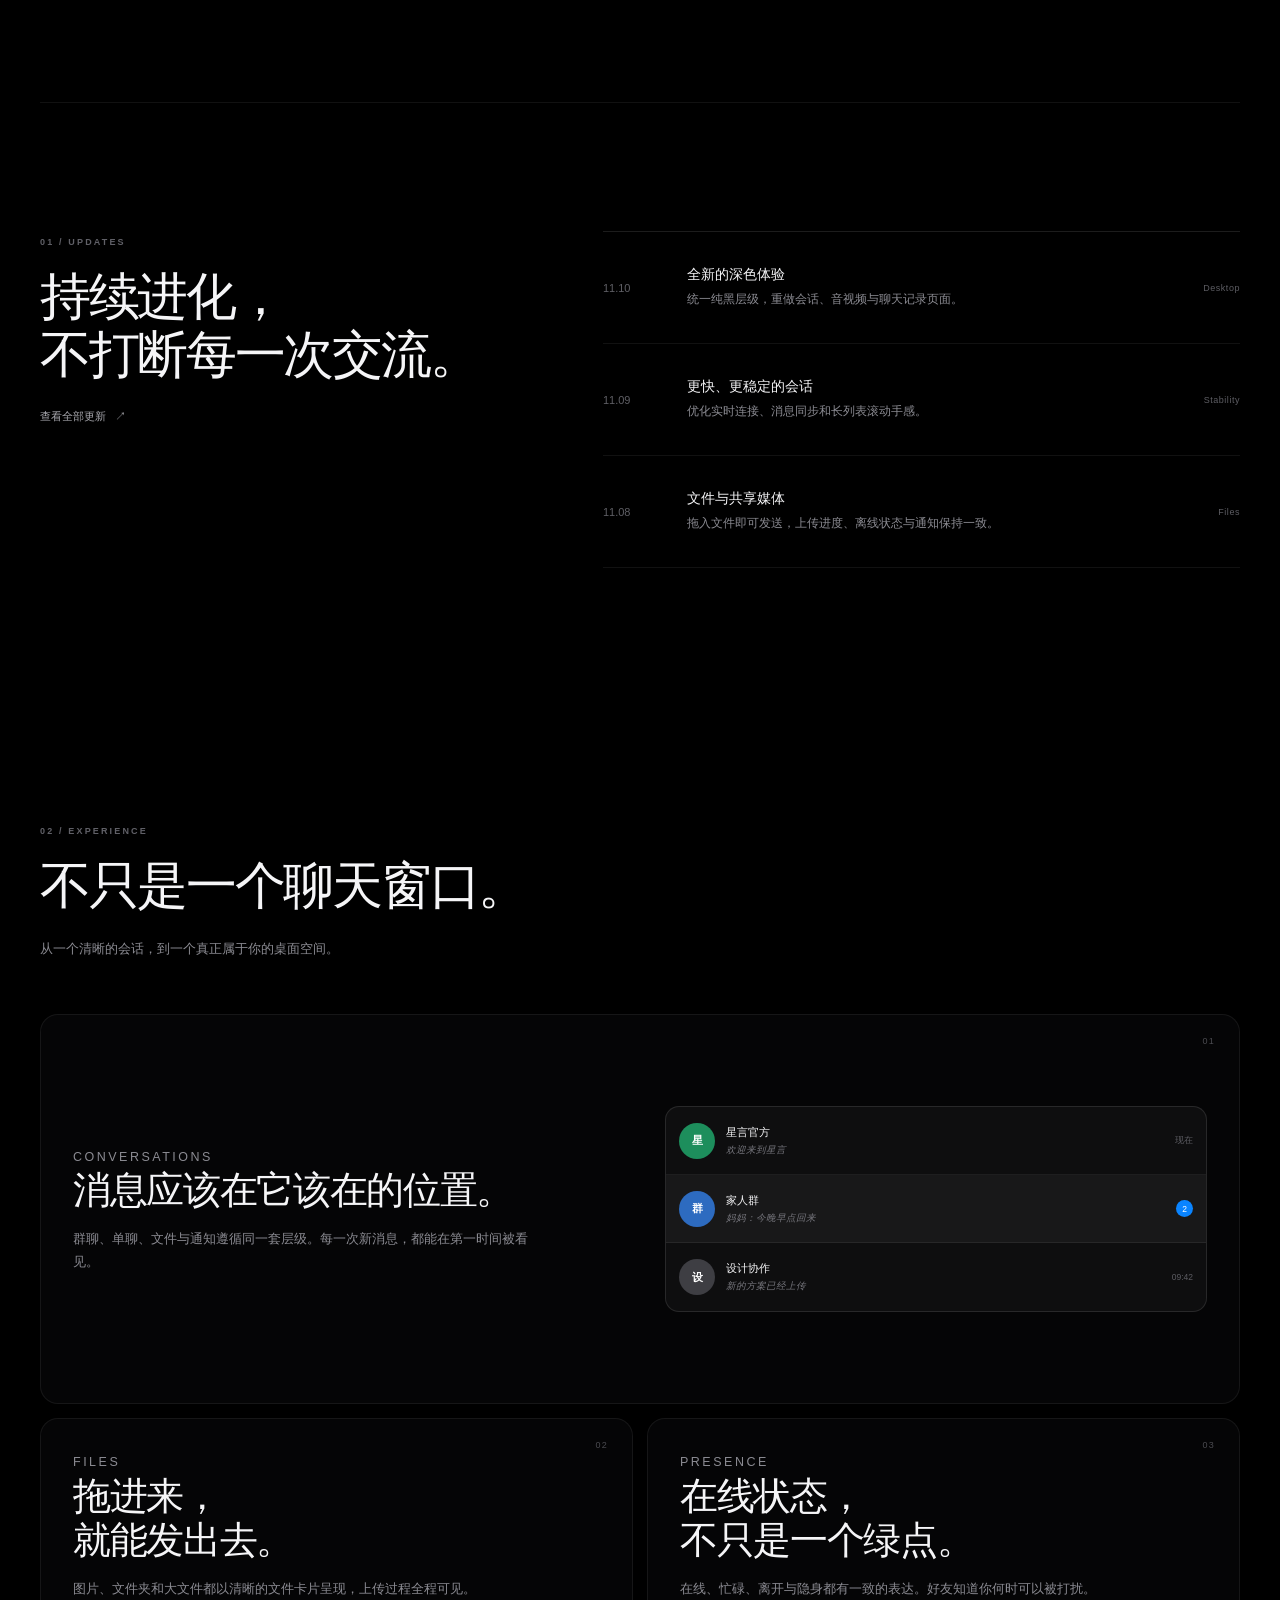
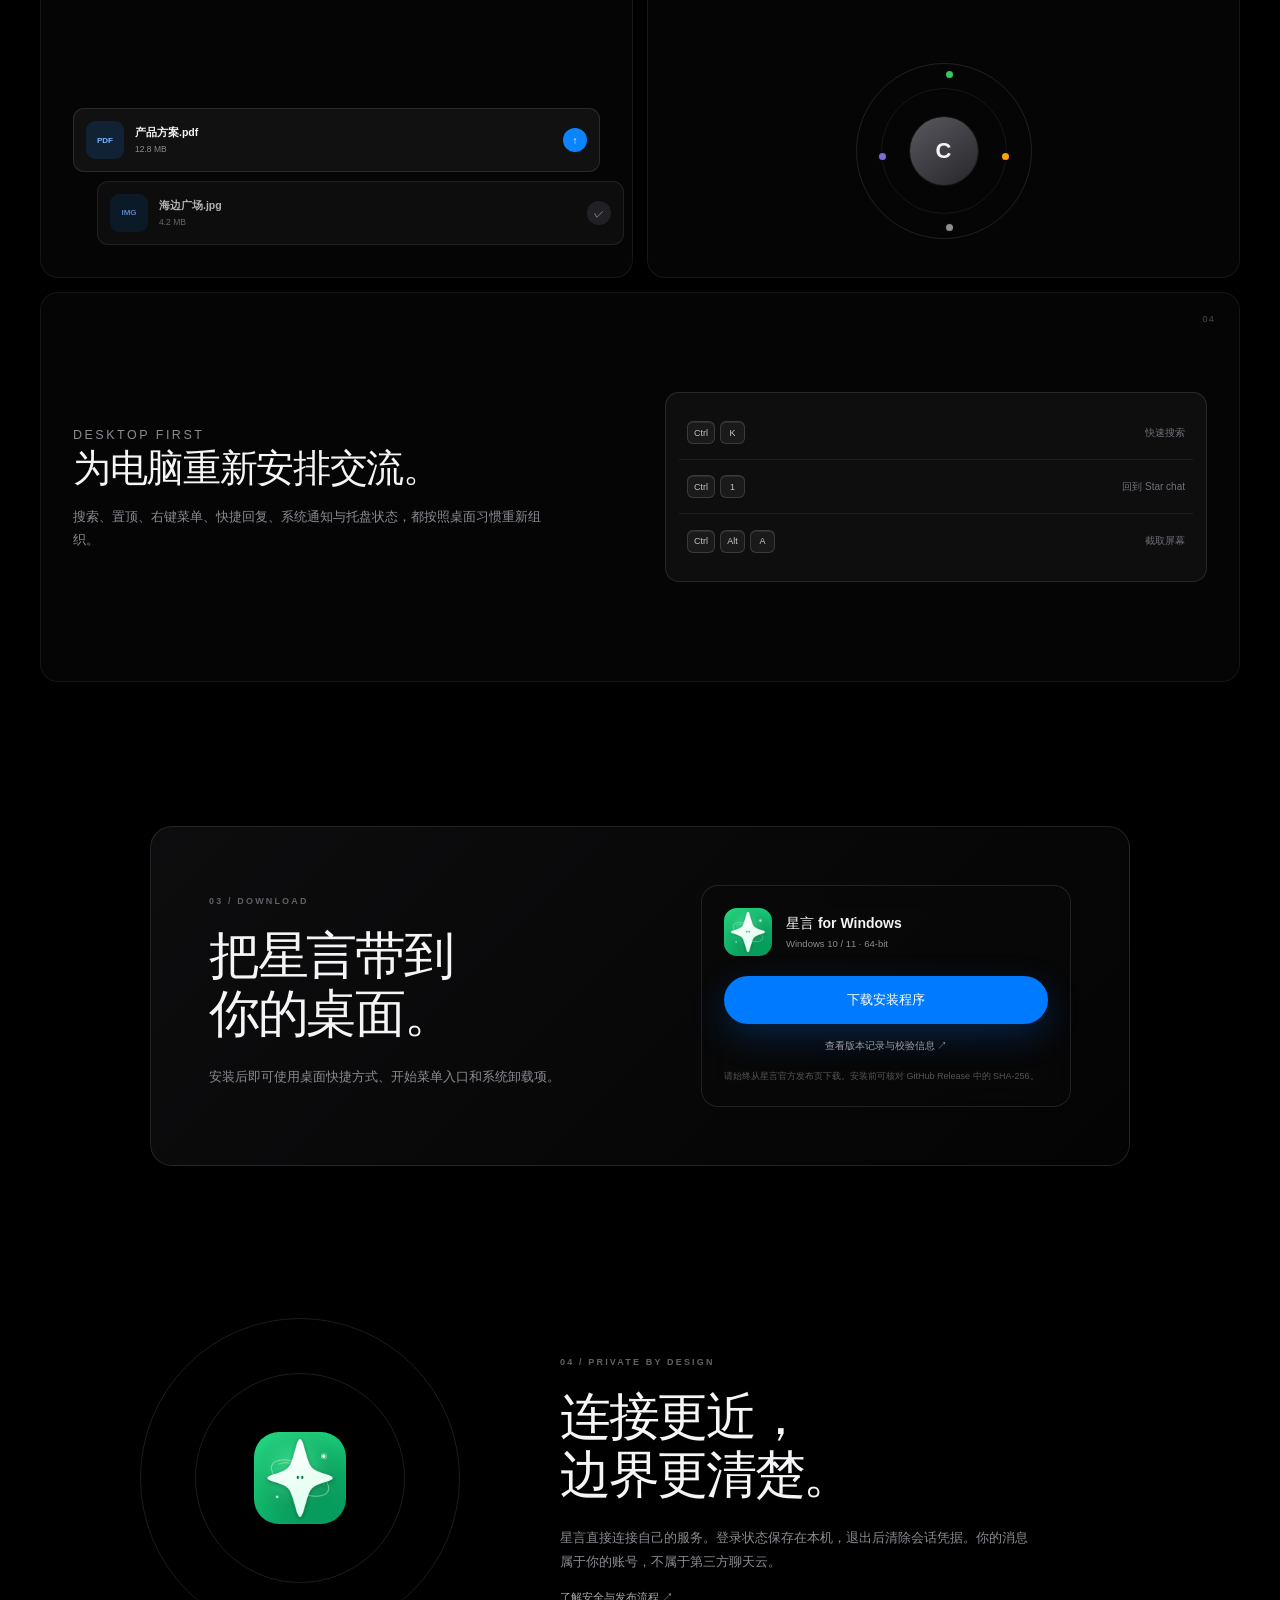
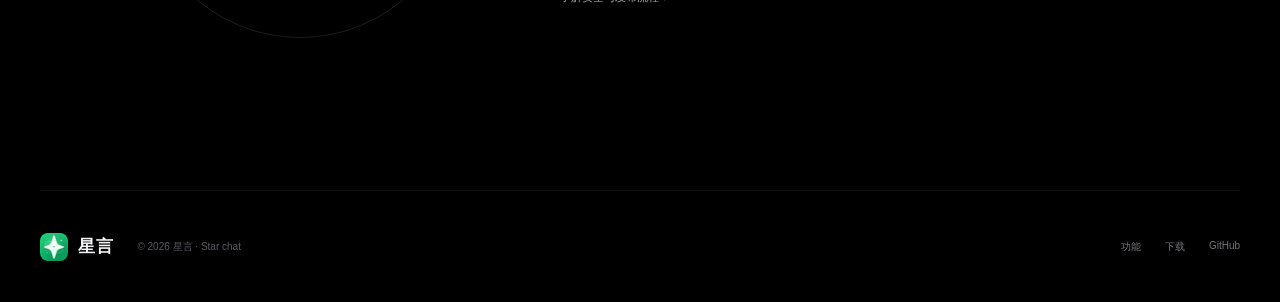
==== commit 9b258928: "bump visible starfield assets" ====
--- a/index.html
+++ b/index.html
@@ -8,9 +8,9 @@
   <title>星言 · Star chat</title>
   <meta name="description" content="星言，一款为桌面重新设计的即时通讯软件。让消息、文件与真实的星友连接回到电脑。">
   <link rel="icon" href="assets/xingyan.png">
-  <link rel="stylesheet" href="styles.css?v=pure-black-3">
-  <script src="app.js?v=pure-black-3" defer></script>
-  <script src="starfield.js?v=pure-black-3" defer></script>
+  <link rel="stylesheet" href="styles.css?v=pure-black-4">
+  <script src="app.js?v=pure-black-4" defer></script>
+  <script src="starfield.js?v=pure-black-4" defer></script>
 </head>
 <body>
   <canvas id="starfield" aria-hidden="true"></canvas>
@@ -60,7 +60,7 @@
       <div class="product-stage reveal">
         <div class="product-glow" aria-hidden="true"></div>
         <div class="app-window">
-          <iframe class="preview-page" src="preview.html?v=pure-black-3" title="星言深色桌面交互页面"></iframe>
+          <iframe class="preview-page" src="preview.html?v=pure-black-4" title="星言深色桌面交互页面"></iframe>
           <div class="app-shell" aria-label="星言深色桌面界面预览">
             <aside class="preview-rail">
               <img src="assets/xingyan.png" alt="">
--- a/styles.css
+++ b/styles.css
@@ -635,7 +635,7 @@
 .hero::after,
 .product-glow,
 .feature-card::after { display: none !important; }
-.hero { background: #000 !important; }
+.hero { background: transparent !important; }
 .brand img,
 .hero-icon,
 .security-visual img { box-shadow: none !important; }
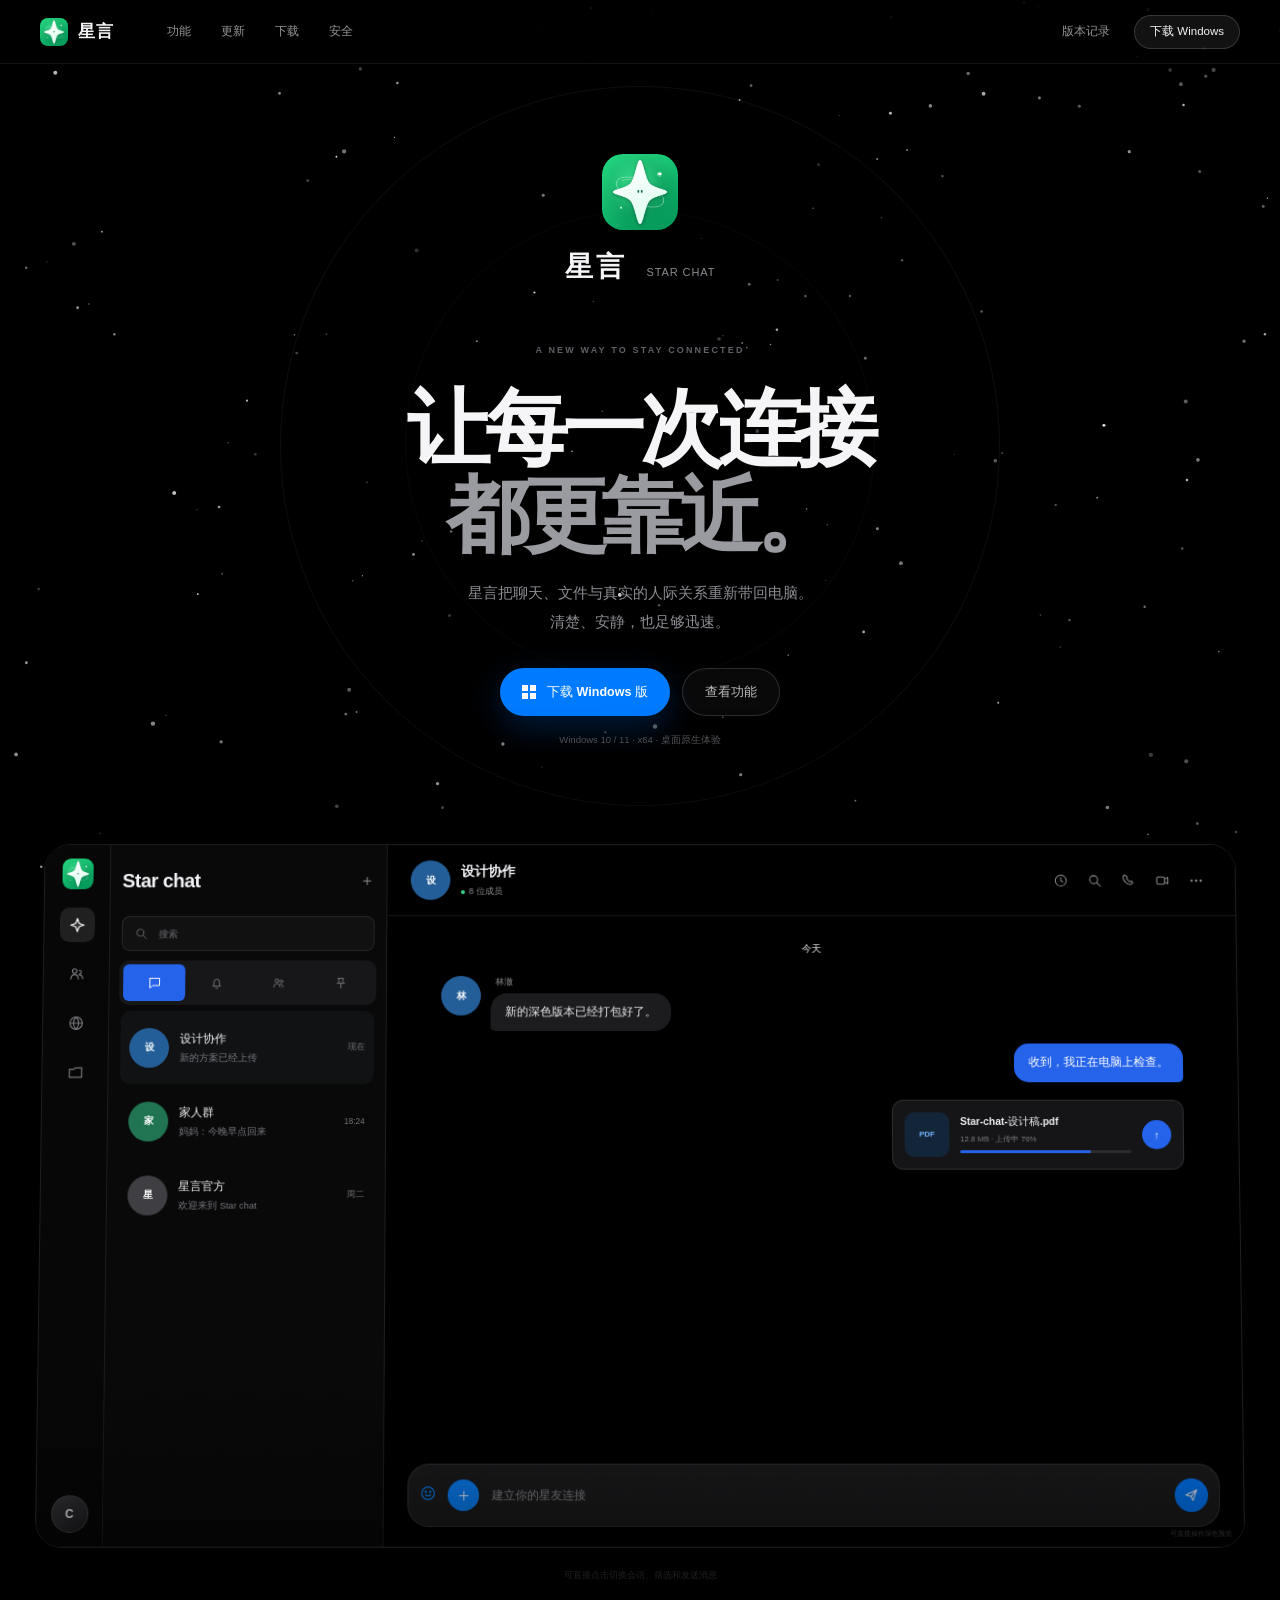
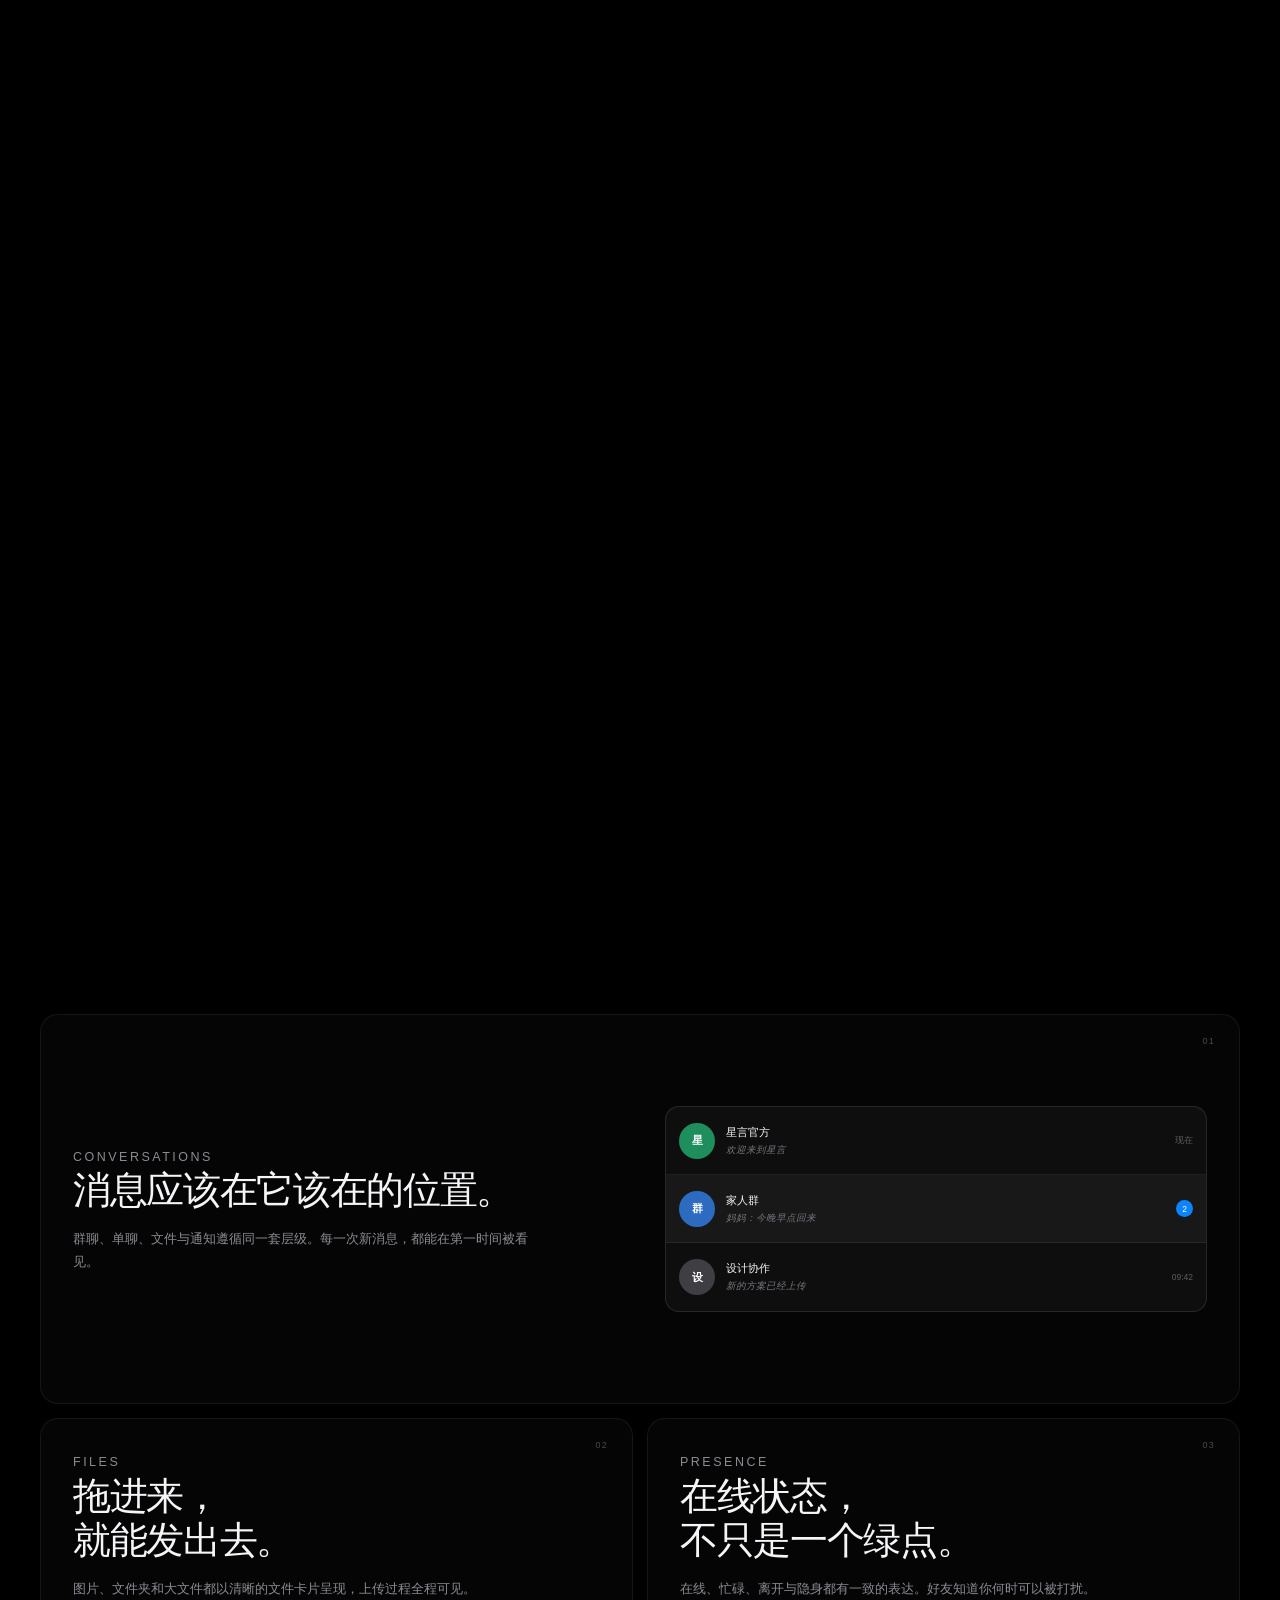
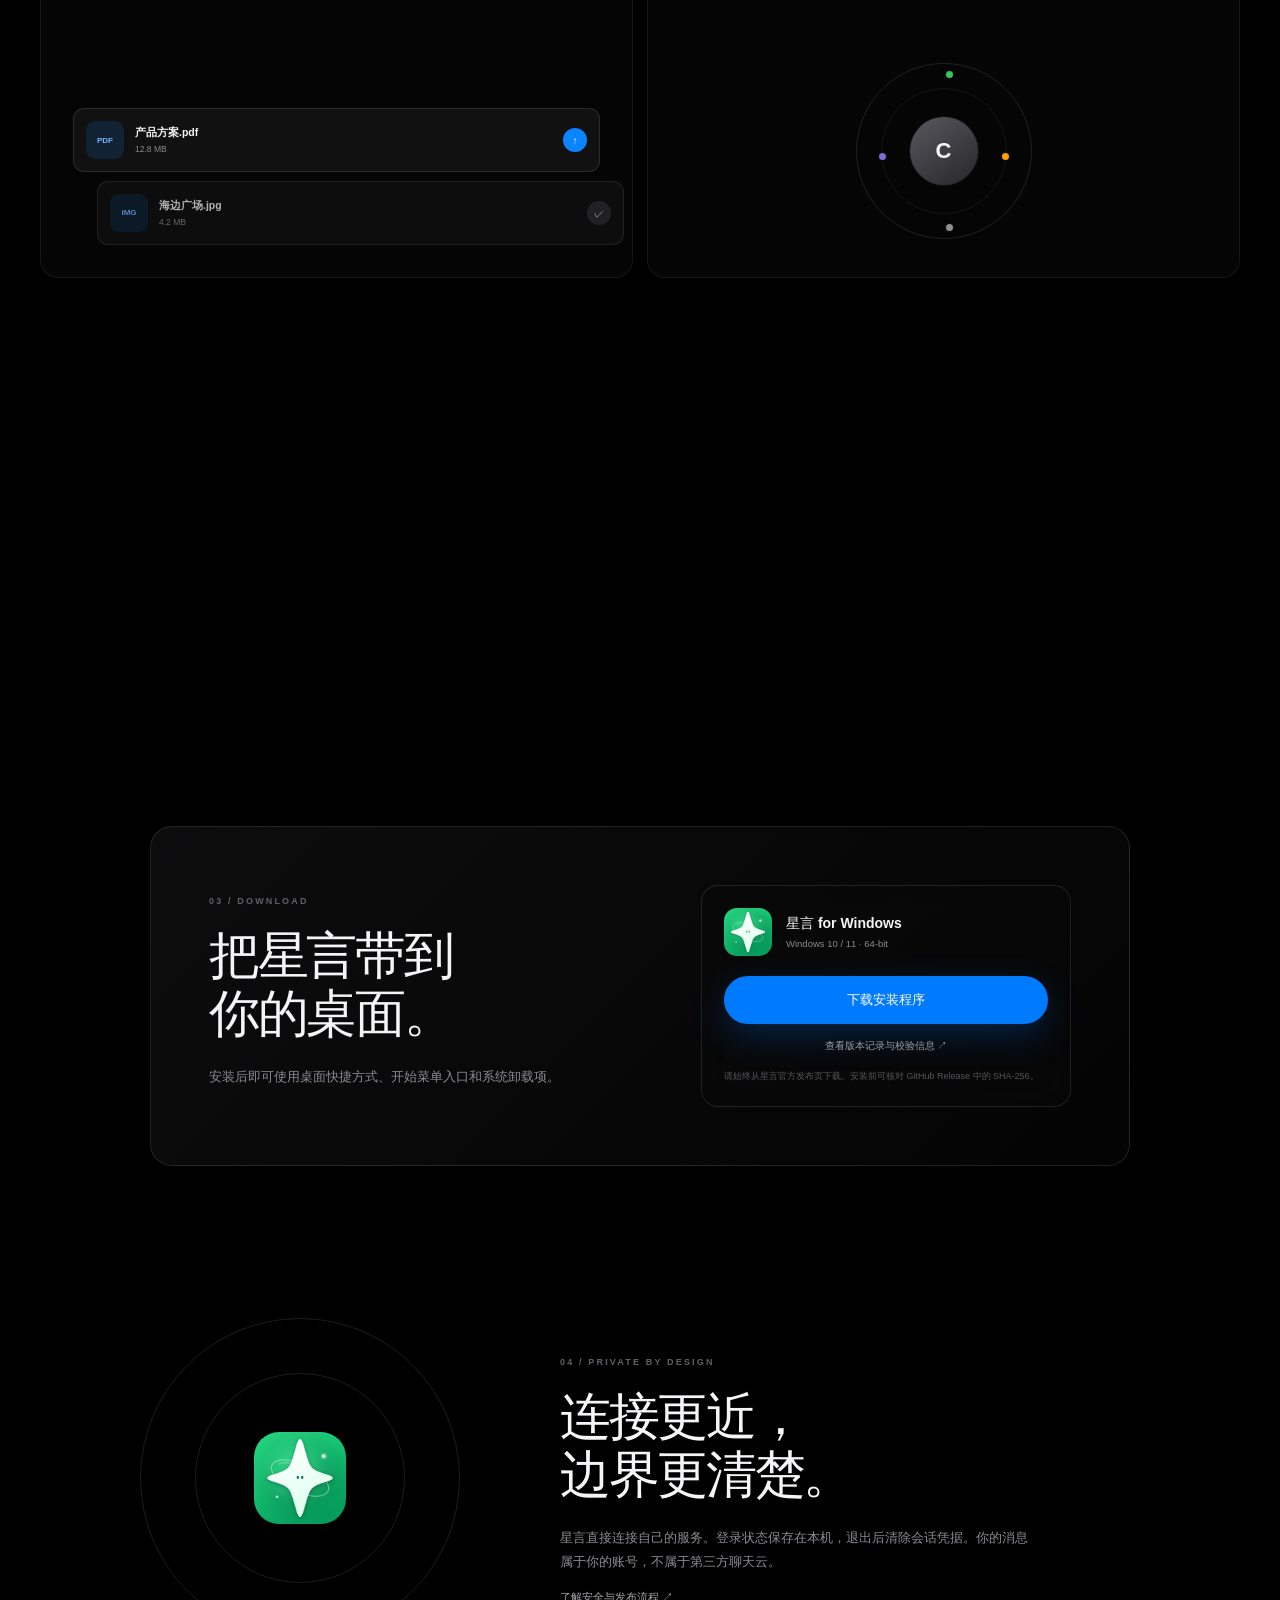
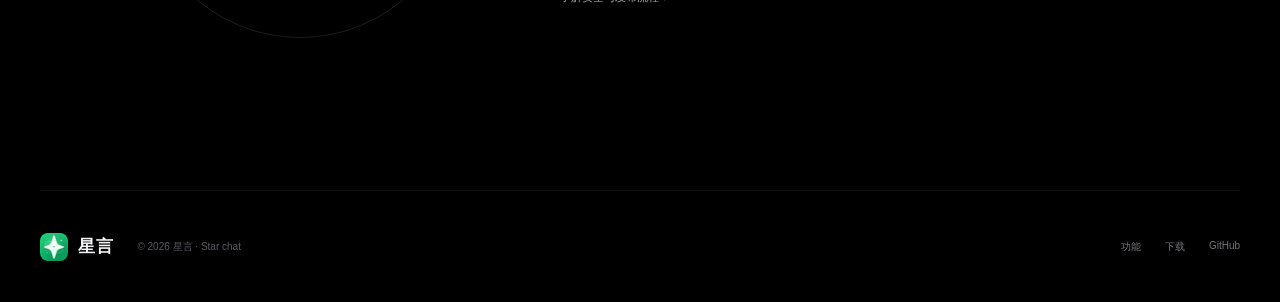
==== commit c05762c3: "ship cache-safe pure black starfield site" ====
--- a/index.html
+++ b/index.html
@@ -8,9 +8,17 @@
   <title>星言 · Star chat</title>
   <meta name="description" content="星言，一款为桌面重新设计的即时通讯软件。让消息、文件与真实的星友连接回到电脑。">
   <link rel="icon" href="assets/xingyan.png">
-  <link rel="stylesheet" href="styles.css?v=pure-black-4">
-  <script src="app.js?v=pure-black-4" defer></script>
-  <script src="starfield.js?v=pure-black-4" defer></script>
+  <link rel="stylesheet" href="styles-black-v2.css">
+  <script src="app-black-v2.js" defer></script>
+  <script src="stars-black-v2.js" defer></script>
+  <style>
+    html, body { background: #000 !important; }
+    body::before, body::after, .page-noise, .product-glow, .hero::after { display: none !important; }
+    #starfield { position: fixed; inset: 0; z-index: 1; width: 100%; height: 100%; opacity: 1; pointer-events: none; mix-blend-mode: screen; }
+    main { position: relative; z-index: 2; }
+    .hero { background: transparent !important; }
+    .brand img, .hero-icon, .security-visual img { box-shadow: none !important; }
+  </style>
 </head>
 <body>
   <canvas id="starfield" aria-hidden="true"></canvas>
@@ -60,7 +68,7 @@
       <div class="product-stage reveal">
         <div class="product-glow" aria-hidden="true"></div>
         <div class="app-window">
-          <iframe class="preview-page" src="preview.html?v=pure-black-4" title="星言深色桌面交互页面"></iframe>
+          <iframe class="preview-page" src="preview-black-v2.html" title="星言深色桌面交互页面"></iframe>
           <div class="app-shell" aria-label="星言深色桌面界面预览">
             <aside class="preview-rail">
               <img src="assets/xingyan.png" alt="">
--- a/styles-black-v2.css
+++ b/styles-black-v2.css
@@ -0,0 +1,643 @@
+:root {
+  color-scheme: dark;
+  --black: #000;
+  --near-black: #070707;
+  --surface: #101010;
+  --surface-2: #161616;
+  --white: #f5f5f7;
+  --muted: #8b8b92;
+  --muted-2: #606067;
+  --line: rgba(255, 255, 255, .11);
+  --line-soft: rgba(255, 255, 255, .065);
+  --brand: #35d58b;
+  --blue: #0a84ff;
+  --red: #ff453a;
+  --max: 1200px;
+  --ease: cubic-bezier(.2, .75, .25, 1);
+}
+
+* { box-sizing: border-box; }
+html { scroll-behavior: smooth; background: var(--black); }
+body {
+  position: relative;
+  margin: 0;
+  min-width: 320px;
+  overflow-x: hidden;
+  background:
+    radial-gradient(ellipse 42% 28% at 50% 12%, #020202 0, transparent 72%),
+    var(--black);
+  color: var(--white);
+  font-family: -apple-system, BlinkMacSystemFont, "Segoe UI", "PingFang SC",
+    "Hiragino Sans GB", "Microsoft YaHei UI", "Microsoft YaHei", sans-serif;
+  -webkit-font-smoothing: antialiased;
+  text-rendering: optimizeLegibility;
+}
+body::before {
+  content: "";
+  position: fixed;
+  inset: -18%;
+  z-index: 0;
+  pointer-events: none;
+  background:
+    radial-gradient(ellipse 38% 27% at 52% 17%, rgba(255, 255, 255, .13), transparent 68%),
+    radial-gradient(ellipse 33% 25% at 81% 44%, rgba(255, 255, 255, .075), transparent 72%),
+    radial-gradient(ellipse 40% 30% at 17% 72%, rgba(255, 255, 255, .05), transparent 72%),
+    linear-gradient(127deg, transparent 18%, rgba(255, 255, 255, .055) 40%, rgba(255, 255, 255, .035) 56%, transparent 78%);
+  filter: blur(58px) grayscale(1) contrast(1.08);
+  transform: scale(1.04);
+  animation: nebula-drift 26s ease-in-out infinite alternate;
+}
+body::after {
+  content: "";
+  position: fixed;
+  inset: 0;
+  z-index: 3;
+  pointer-events: none;
+  background: radial-gradient(ellipse at 50% 42%, transparent 38%, rgba(0,0,0,.2) 76%, rgba(0,0,0,.62) 100%);
+}
+a { color: inherit; text-decoration: none; }
+img { display: block; max-width: 100%; }
+button, a { -webkit-tap-highlight-color: transparent; }
+
+#starfield {
+  position: fixed;
+  inset: 0;
+  z-index: 1;
+  width: 100%;
+  height: 100%;
+  pointer-events: none;
+  opacity: 1;
+  filter: grayscale(1) contrast(1.08) brightness(1.06);
+  mix-blend-mode: screen;
+}
+
+.page-noise {
+  position: fixed;
+  inset: 0;
+  z-index: 20;
+  pointer-events: none;
+  opacity: .16;
+  background-image: radial-gradient(rgba(255,255,255,.12) .45px, transparent .45px);
+  background-size: 4px 4px;
+  mask-image: linear-gradient(to bottom, black, transparent 70%);
+}
+
+.site-header {
+  position: fixed;
+  inset: 0 0 auto;
+  z-index: 50;
+  height: 64px;
+  padding: 0 max(28px, calc((100vw - var(--max)) / 2));
+  display: flex;
+  align-items: center;
+  border-bottom: 1px solid rgba(255,255,255,.08);
+  background: rgba(0,0,0,.72);
+  backdrop-filter: blur(24px) saturate(135%);
+  -webkit-backdrop-filter: blur(24px) saturate(135%);
+}
+
+.brand { display: inline-flex; align-items: center; gap: 10px; font-size: 17px; font-weight: 650; letter-spacing: .04em; }
+.brand img { width: 28px; height: 28px; border-radius: 8px; box-shadow: 0 0 22px rgba(255,255,255,.1); }
+.main-nav { display: flex; gap: 30px; margin-left: 54px; }
+.main-nav a, .text-action { color: rgba(255,255,255,.58); font-size: 12px; transition: color .2s var(--ease); }
+.main-nav a:hover, .text-action:hover { color: white; }
+.header-actions { display: flex; align-items: center; gap: 24px; margin-left: auto; }
+.header-download {
+  height: 34px;
+  padding: 0 15px;
+  display: inline-flex;
+  align-items: center;
+  border: 1px solid rgba(255,255,255,.16);
+  border-radius: 999px;
+  background: rgba(255,255,255,.07);
+  font-size: 11.5px;
+  transition: background .2s, border-color .2s;
+}
+.header-download:hover { background: rgba(255,255,255,.12); border-color: rgba(255,255,255,.26); }
+
+main { position: relative; z-index: 2; }
+.hero {
+  position: relative;
+  min-height: 1120px;
+  padding: 154px 24px 120px;
+  display: flex;
+  flex-direction: column;
+  align-items: center;
+  overflow: hidden;
+  background:
+    radial-gradient(ellipse 42% 33% at 50% 28%, rgba(255, 255, 255, .09), transparent 72%),
+    radial-gradient(ellipse 38% 28% at 50% 63%, rgba(255, 255, 255, .045), transparent 74%),
+    transparent;
+}
+.hero::after {
+  content: "";
+  position: absolute;
+  left: 50%;
+  bottom: -760px;
+  width: 150vw;
+  height: 900px;
+  transform: translateX(-50%);
+  border-radius: 50%;
+  border-top: 1px solid rgba(255,255,255,.055);
+  background: linear-gradient(to bottom, rgba(255,255,255,.022), transparent 48%);
+  pointer-events: none;
+}
+.hero-orbit { position: absolute; border: 1px solid rgba(255,255,255,.055); border-radius: 50%; pointer-events: none; }
+.hero-orbit-a { width: 720px; height: 720px; top: 86px; }
+.hero-orbit-b { width: 470px; height: 470px; top: 210px; opacity: .58; }
+
+.hero-brand { position: relative; z-index: 2; text-align: center; animation: rise 1s var(--ease) both; }
+.hero-icon { width: 76px; height: 76px; margin: 0 auto 18px; border-radius: 21px; box-shadow: 0 18px 54px rgba(0,0,0,.78), 0 0 60px rgba(255,255,255,.055); }
+.hero-wordmark { margin: 0; font-size: 28px; font-weight: 620; letter-spacing: .12em; }
+.hero-wordmark span { margin-left: 8px; color: var(--muted); font-size: 11px; font-weight: 450; letter-spacing: .08em; text-transform: uppercase; }
+.eyebrow, .section-index {
+  color: var(--muted-2);
+  font-size: 9px;
+  line-height: 1;
+  letter-spacing: .24em;
+  font-weight: 650;
+}
+.hero > .eyebrow { margin-top: 60px; animation: rise 1s .08s var(--ease) both; }
+h1 {
+  position: relative;
+  z-index: 2;
+  margin: 22px 0 20px;
+  text-align: center;
+  font-size: clamp(54px, 6.5vw, 90px);
+  line-height: 1.04;
+  letter-spacing: -.065em;
+  font-weight: 610;
+  animation: rise 1s .14s var(--ease) both;
+}
+h1 strong { color: #9a9aa1; font-weight: inherit; }
+.hero-lead {
+  position: relative;
+  z-index: 2;
+  margin: 0;
+  color: #8b8b92;
+  text-align: center;
+  font-size: 15px;
+  line-height: 1.9;
+  animation: rise 1s .2s var(--ease) both;
+}
+.hero-actions { position: relative; z-index: 2; display: flex; gap: 12px; margin-top: 32px; animation: rise 1s .25s var(--ease) both; }
+.primary-button, .ghost-button {
+  height: 48px;
+  padding: 0 22px;
+  border-radius: 999px;
+  display: inline-flex;
+  align-items: center;
+  justify-content: center;
+  gap: 11px;
+  font-size: 12.5px;
+  font-weight: 590;
+  transition: transform .2s var(--ease), background .2s, border-color .2s;
+}
+.primary-button { color: #050505; background: #f4f4f6; }
+.primary-button:hover { transform: translateY(-2px); background: white; }
+.hero-actions .primary-button,
+.download-button {
+  color: #fff;
+  background: #007aff;
+  box-shadow: 0 12px 34px rgba(0, 122, 255, .24);
+}
+.hero-actions .primary-button:hover,
+.download-button:hover {
+  color: #fff;
+  background: #168cff;
+  box-shadow: 0 15px 40px rgba(0, 122, 255, .3);
+}
+.hero-actions .primary-button:focus-visible,
+.download-button:focus-visible {
+  outline: 2px solid rgba(255, 255, 255, .72);
+  outline-offset: 3px;
+}
+.ghost-button { color: rgba(255,255,255,.72); border: 1px solid rgba(255,255,255,.14); background: rgba(255,255,255,.035); }
+.ghost-button:hover { transform: translateY(-2px); color: white; border-color: rgba(255,255,255,.25); }
+.windows-mark { display: grid; grid-template-columns: repeat(2, 6px); gap: 2px; }
+.windows-mark i { width: 6px; height: 6px; background: currentColor; }
+.platform-note { position: relative; z-index: 2; margin: 18px 0 0; color: #535358; font-size: 9.5px; animation: rise 1s .3s var(--ease) both; }
+
+.product-stage {
+  position: relative;
+  z-index: 3;
+  width: min(1240px, calc(100vw - 48px));
+  margin-top: 86px;
+  perspective: 1800px;
+  transform-style: preserve-3d;
+  animation: rise 1.2s .3s var(--ease) both;
+}
+.product-glow {
+  position: absolute;
+  width: 78%;
+  height: 72%;
+  left: 11%;
+  top: 18%;
+  border-radius: 50%;
+  background:
+    radial-gradient(circle at 48% 42%, rgba(255,255,255,.09), transparent 35%),
+    radial-gradient(circle at 58% 62%, rgba(255,255,255,.055), transparent 44%);
+  filter: blur(110px);
+  animation: breathe 8s ease-in-out infinite;
+}
+.app-window {
+  position: relative;
+  overflow: hidden;
+  border: 1px solid rgba(255,255,255,.12);
+  border-radius: 27px;
+  background: #000;
+  box-shadow:
+    0 95px 200px rgba(0,0,0,.92),
+    0 0 0 1px rgba(255,255,255,.025) inset,
+    0 0 90px rgba(255,255,255,.035);
+  transform:
+    perspective(1800px)
+    rotateX(var(--preview-rotate-x, 1.2deg))
+    rotateY(var(--preview-rotate-y, 0deg))
+    scale(var(--preview-scale, 1));
+  transform-origin: 50% 45%;
+  transition: transform .42s var(--ease);
+  will-change: transform;
+}
+.app-window::after {
+  content: "";
+  position: absolute;
+  left: 0;
+  right: 0;
+  bottom: 0;
+  height: 26%;
+  z-index: 8;
+  pointer-events: none;
+  background: linear-gradient(to bottom, transparent, rgba(0,0,0,.44));
+}
+.window-bar { height: 36px; padding: 0 13px; display: flex; align-items: center; gap: 6px; border-bottom: 1px solid rgba(255,255,255,.08); background: #101011; }
+.window-bar span { width: 7px; height: 7px; border-radius: 50%; background: #353538; }
+.window-bar b { margin-left: 9px; color: #7b7b82; font-size: 9.5px; font-weight: 500; }
+.app-window > img { width: 100%; aspect-ratio: 1.604; object-fit: cover; }
+.preview-page { width: 100%; height: 720px; border: 0; display: block; background: #000; }
+.app-window > .app-shell { display: none; }
+.app-shell {
+  height: 720px;
+  display: grid;
+  grid-template-columns: 54px 228px 1fr;
+  overflow: hidden;
+  background: #000;
+  color: #f2f2f7;
+}
+.preview-rail {
+  padding: 10px 6px;
+  display: flex;
+  flex-direction: column;
+  align-items: center;
+  gap: 13px;
+  border-right: 1px solid rgba(255,255,255,.08);
+  background: #050505;
+}
+.preview-rail img { width: 26px; height: 26px; border-radius: 7px; margin-bottom: 2px; }
+.rail-action { width: 28px; height: 28px; border: 0; display: grid; place-items: center; border-radius: 8px; color: #77777e; background: transparent; cursor: pointer; transition: color .18s, background .18s, transform .18s; }
+.rail-action:hover { color: #c8c8cd; background: rgba(255,255,255,.055); }
+.rail-action.active { color: white; background: rgba(255,255,255,.1); }
+.rail-action:active { transform: scale(.92); }
+.rail-action svg { width: 15px; height: 15px; }
+.rail-action.active svg path:first-child { fill: rgba(255,255,255,.1); }
+.preview-rail > span { flex: 1; }
+.rail-avatar { width: 31px; height: 31px; display: grid; place-items: center; border-radius: 50%; color: white; background: #2d6b54; font-size: 10px; }
+.preview-list { padding: 0 10px; border-right: 1px solid rgba(255,255,255,.08); background: #080808; }
+.preview-list > header { height: 64px; display: flex; align-items: center; justify-content: space-between; }
+.preview-list > header b { font-size: 16px; letter-spacing: -.3px; }
+.preview-list > header span { color: #8c8c92; }
+.preview-search { height: 30px; padding: 0 10px; display: flex; align-items: center; gap: 7px; border: 1px solid rgba(255,255,255,.09); border-radius: 7px; color: #6c6c72; background: #111; font-size: 9px; }
+.preview-search svg { width: 12px; height: 12px; flex: 0 0 auto; }
+.preview-search input { min-width: 0; flex: 1; border: 0; outline: 0; color: #d7d7db; background: transparent; font: inherit; }
+.preview-search input::placeholder { color: #6c6c72; }
+.preview-filters { height: 42px; margin: 8px -2px 4px; padding: 4px; display: grid; grid-template-columns: repeat(4, 1fr); border-radius: 9px; background: #171719; }
+.preview-filters button { border: 0; display: grid; place-items: center; border-radius: 6px; color: #77777d; background: transparent; font-size: 10px; cursor: pointer; transition: color .2s, background .2s; }
+.preview-filters button svg { width: 12px; height: 12px; }
+.preview-filters button[aria-pressed="true"] { color: white; background: #2563eb; }
+.preview-chat-row { width: 100%; height: 66px; border: 0; display: flex; align-items: center; gap: 9px; padding: 0 7px; border-radius: 8px; color: #f2f2f7; background: transparent; text-align: left; font: inherit; cursor: pointer; transition: background .2s; }
+.preview-chat-row:hover { background: rgba(255,255,255,.045); }
+.preview-chat-row.active { background: #111214; }
+.preview-avatar { width: 34px; height: 34px; display: grid; place-items: center; flex: 0 0 auto; border-radius: 50%; color: white; font-size: 9px; font-weight: 650; }
+.preview-avatar.blue { background: #245e99; }
+.preview-avatar.green { background: #217452; }
+.preview-avatar.gray { background: #3e3e43; }
+.preview-chat-row > div { min-width: 0; flex: 1; }
+.preview-chat-row b, .preview-chat-row small { display: block; }
+.preview-chat-row b { font-size: 10px; font-weight: 560; }
+.preview-chat-row small { margin-top: 4px; overflow: hidden; color: #77777e; font-size: 8.5px; text-overflow: ellipsis; white-space: nowrap; }
+.preview-chat-row time { color: #68686e; font-size: 7.5px; }
+.preview-chat { min-width: 0; display: flex; flex-direction: column; background: #000; }
+.preview-chat-head { height: 64px; padding: 0 18px; display: flex; align-items: center; gap: 9px; border-bottom: 1px solid rgba(255,255,255,.09); }
+.preview-chat-head > div { flex: 1; }
+.preview-chat-head b, .preview-chat-head small { display: block; }
+.preview-chat-head b { font-size: 12px; font-weight: 600; }
+.preview-chat-head small { margin-top: 4px; color: #8e8e93; font-size: 8px; }
+.preview-chat-head small i { width: 4px; height: 4px; display: inline-block; margin-right: 4px; border-radius: 50%; background: #35d58b; }
+.preview-chat-head nav { display: flex; gap: 3px; color: #8e8e93; }
+.preview-chat-head nav button { width: 26px; height: 26px; border: 0; display: grid; place-items: center; border-radius: 7px; color: #8e8e93; background: transparent; cursor: pointer; transition: color .18s, background .18s; }
+.preview-chat-head nav button:hover { color: #f2f2f7; background: rgba(255,255,255,.06); }
+.preview-chat-head nav svg { width: 13px; height: 13px; }
+.preview-messages { position: relative; flex: 1; padding: 20px 40px; display: flex; flex-direction: column; align-items: flex-start; gap: 10px; overflow: hidden; background: radial-gradient(circle at 72% 24%, rgba(255,255,255,.025), transparent 48%); }
+.preview-message-list { width: 100%; display: flex; flex-direction: column; align-items: flex-start; gap: 10px; }
+.preview-day { align-self: center; margin-bottom: 5px; color: #f2f2f7; font-size: 8px; }
+.preview-message { display: flex; align-items: flex-start; gap: 8px; max-width: 72%; }
+.preview-message > div small { display: block; margin: 0 0 4px 4px; color: #8e8e93; font-size: 7.5px; }
+.preview-message p { margin: 0; padding: 9px 12px; border-radius: 15px 15px 15px 5px; color: #e9e9ed; background: #1c1c1e; font-size: 9px; line-height: 1.45; }
+.preview-message.outgoing { align-self: flex-end; }
+.preview-message.outgoing p { border-radius: 15px 15px 5px 15px; color: white; background: #2563eb; }
+.preview-file { align-self: flex-end; width: 250px; margin-top: 4px; padding: 9px; display: flex; align-items: center; gap: 9px; border: 1px solid rgba(255,255,255,.11); border-radius: 11px; background: #151517; }
+.preview-file-icon { width: 38px; height: 38px; display: grid; place-items: center; border-radius: 8px; color: #76b4ff; background: rgba(10,132,255,.14); font-size: 7px; font-weight: 700; }
+.preview-file > div { min-width: 0; flex: 1; }
+.preview-file b, .preview-file small { display: block; }
+.preview-file b { overflow: hidden; font-size: 8.5px; font-weight: 560; text-overflow: ellipsis; white-space: nowrap; }
+.preview-file small { margin-top: 4px; color: #7c7c83; font-size: 7px; }
+.preview-file em { height: 3px; margin-top: 6px; display: block; overflow: hidden; border-radius: 2px; background: #2c2c2f; }
+.preview-file em i { width: 76%; height: 100%; display: block; background: #2563eb; }
+.preview-file strong { width: 24px; height: 24px; display: grid; place-items: center; border-radius: 50%; color: white; background: #2563eb; font-size: 10px; }
+.preview-composer { height: 58px; margin: 0 18px 16px; padding: 0 9px; display: flex; align-items: center; gap: 9px; border: 1px solid rgba(255,255,255,.11); border-radius: 20px; background: #1c1c1e; }
+.preview-composer button { border: 0; padding: 0; color: #0a84ff; background: transparent; font: inherit; cursor: pointer; }
+.preview-composer > button:nth-child(1) { font-size: 15px; }
+.preview-composer > button:nth-child(2) { width: 25px; height: 25px; display: grid; place-items: center; border-radius: 50%; color: white; background: #0a84ff; font-size: 13px; }
+.preview-composer input { min-width: 0; flex: 1; border: 0; outline: 0; color: #ededf0; background: transparent; font: inherit; font-size: 8.5px; }
+.preview-composer input::placeholder { color: #8e8e93; }
+.preview-composer .preview-send { width: 28px; height: 28px; display: grid; place-items: center; border-radius: 50%; color: white; background: #007aff; font-size: 10px; transition: transform .18s var(--ease), background .18s; }
+.preview-composer .preview-send:hover { transform: scale(1.06); background: #2992ff; }
+.preview-hint { margin: 14px 0 0; color: #55555b; text-align: center; font-size: 9px; }
+.app-shell svg { fill: none; stroke: currentColor; stroke-width: 1.55; stroke-linecap: round; stroke-linejoin: round; }
+.preview-composer button svg { width: 14px; height: 14px; }
+.preview-composer > button:nth-child(2) svg { width: 12px; height: 12px; stroke-width: 1.9; }
+.preview-composer .preview-send svg { width: 13px; height: 13px; fill: rgba(0,0,0,.12); }
+.floating-card {
+  position: absolute;
+  z-index: 5;
+  display: flex;
+  align-items: center;
+  gap: 10px;
+  min-width: 205px;
+  padding: 12px 14px;
+  border: 1px solid rgba(255,255,255,.12);
+  border-radius: 14px;
+  background: rgba(14,14,15,.86);
+  box-shadow: 0 20px 50px rgba(0,0,0,.54);
+  backdrop-filter: blur(20px);
+}
+.floating-card b, .floating-card small { display: block; }
+.floating-card b { font-size: 11px; font-weight: 600; }
+.floating-card small { margin-top: 3px; color: var(--muted); font-size: 9px; }
+.floating-dot { width: 8px; height: 8px; border-radius: 50%; background: var(--brand); box-shadow: 0 0 18px var(--brand); }
+.floating-card-chat { left: -36px; top: 26%; animation: float 5.5s ease-in-out infinite; }
+.floating-card-file { right: -30px; bottom: 20%; animation: float 6.2s 1s ease-in-out infinite; }
+.file-symbol { width: 30px; height: 30px; display: grid; place-items: center; border-radius: 9px; color: white; background: var(--blue); font-size: 16px; font-weight: 600; }
+
+.updates-section {
+  width: min(var(--max), calc(100% - 64px));
+  margin: 0 auto;
+  padding: 128px 0;
+  display: grid;
+  grid-template-columns: .85fr 1.15fr;
+  gap: 92px;
+  border-top: 1px solid var(--line-soft);
+}
+.section-heading h2, .download-copy h2, .security-copy h2 {
+  margin: 19px 0 22px;
+  font-size: clamp(34px, 4vw, 54px);
+  line-height: 1.13;
+  letter-spacing: -.045em;
+  font-weight: 570;
+}
+.section-heading > a, .security-copy > a { color: #a7a7ad; font-size: 11px; }
+.section-heading > a span { margin-left: 6px; }
+.update-list { border-top: 1px solid var(--line); }
+.update-row {
+  min-height: 112px;
+  display: grid;
+  grid-template-columns: 64px 1fr auto;
+  gap: 20px;
+  align-items: center;
+  border-bottom: 1px solid var(--line-soft);
+  transition: padding .24s var(--ease), background .24s;
+}
+.update-row:hover { padding: 0 14px; background: rgba(255,255,255,.025); }
+.update-row time { color: #5f5f65; font-size: 11px; font-variant-numeric: tabular-nums; }
+.update-row div b { display: block; font-size: 14px; font-weight: 560; }
+.update-row div span { display: block; margin-top: 7px; color: var(--muted); font-size: 11.5px; line-height: 1.55; }
+.update-row > i { color: #5d5d63; font-size: 9px; font-style: normal; letter-spacing: .06em; }
+
+.features-section { width: min(var(--max), calc(100% - 64px)); margin: 0 auto; padding: 124px 0 144px; }
+.features-section > .section-heading { max-width: 650px; margin-bottom: 54px; }
+.features-section > .section-heading p { color: var(--muted); font-size: 13px; line-height: 1.8; }
+.feature-grid { display: grid; grid-template-columns: 1fr 1fr; gap: 14px; }
+.feature-card {
+  position: relative;
+  min-height: 460px;
+  padding: 32px;
+  overflow: hidden;
+  border: 1px solid var(--line-soft);
+  border-radius: 18px;
+  background: rgba(8, 8, 9, .72);
+  backdrop-filter: blur(18px) saturate(112%);
+  -webkit-backdrop-filter: blur(18px) saturate(112%);
+}
+.feature-card::after {
+  content: "";
+  position: absolute;
+  inset: 0;
+  pointer-events: none;
+  background: radial-gradient(circle at 80% 12%, rgba(255,255,255,.055), transparent 36%);
+}
+.feature-card-wide { grid-column: span 2; min-height: 390px; display: grid; grid-template-columns: 1fr 1fr; gap: 50px; align-items: center; }
+.feature-number { position: absolute; right: 24px; top: 21px; color: #4b4b50; font-size: 9px; letter-spacing: .14em; }
+.feature-tag { margin: 88px 0 13px; color: #65656b; font-size: 9px; letter-spacing: .2em; text-transform: uppercase; }
+.feature-card-wide .feature-tag { margin-top: 0; }
+.feature-card h3 { margin: 0 0 16px; font-size: clamp(25px, 3vw, 38px); line-height: 1.16; letter-spacing: -.035em; font-weight: 570; }
+.feature-card p { max-width: 470px; margin: 0; color: var(--muted); font-size: 12.5px; line-height: 1.8; }
+
+.mini-chat { position: relative; z-index: 2; overflow: hidden; border: 1px solid var(--line); border-radius: 14px; background: #0e0e0f; }
+.mini-row { height: 68px; padding: 0 13px; display: flex; align-items: center; gap: 11px; border-bottom: 1px solid var(--line-soft); }
+.mini-row:last-child { border-bottom: 0; }
+.mini-row.active { background: rgba(255,255,255,.045); }
+.avatar { width: 36px; height: 36px; display: grid; place-items: center; border-radius: 50%; color: white; font-size: 11px; font-weight: 650; }
+.avatar.green { background: #1d8e5c; }
+.avatar.blue { background: #2d6bc0; }
+.avatar.gray { background: #3e3e43; }
+.mini-row i { min-width: 0; flex: 1; }
+.mini-row b, .mini-row small { display: block; }
+.mini-row b { font-size: 11px; font-style: normal; font-weight: 560; }
+.mini-row small { margin-top: 4px; overflow: hidden; color: #77777e; font-size: 9.5px; text-overflow: ellipsis; white-space: nowrap; }
+.mini-row em { color: #5c5c62; font-size: 8.5px; font-style: normal; }
+.mini-row.active em { width: 17px; height: 17px; display: grid; place-items: center; border-radius: 50%; color: white; background: var(--blue); }
+
+.file-stack { position: absolute; left: 32px; right: 32px; bottom: 32px; }
+.file-stack > div { height: 64px; padding: 0 12px; display: flex; align-items: center; gap: 11px; border: 1px solid var(--line); border-radius: 11px; background: #111; }
+.file-stack > div + div { margin-top: 9px; transform: translateX(24px); opacity: .72; }
+.file-stack span { width: 38px; height: 38px; display: grid; place-items: center; border-radius: 9px; color: #76b4ff; background: rgba(10,132,255,.14); font-size: 8px; font-weight: 700; }
+.file-stack i { flex: 1; }
+.file-stack b, .file-stack small { display: block; font-style: normal; }
+.file-stack b { font-size: 10.5px; }
+.file-stack small { margin-top: 4px; color: var(--muted); font-size: 8.5px; }
+.file-stack em { width: 24px; height: 24px; display: grid; place-items: center; border-radius: 50%; color: white; background: var(--blue); font-size: 10px; font-style: normal; }
+.file-stack > div + div em { background: #2d2d31; }
+
+.presence-ring { position: absolute; left: 50%; bottom: 38px; width: 176px; height: 176px; transform: translateX(-50%); border: 1px solid var(--line); border-radius: 50%; }
+.presence-ring::before, .presence-ring::after { content: ""; position: absolute; border: 1px solid var(--line-soft); border-radius: 50%; }
+.presence-ring::before { inset: 24px; }
+.presence-ring::after { inset: 52px; }
+.presence-avatar { position: absolute; left: 50%; top: 50%; width: 68px; height: 68px; display: grid; place-items: center; transform: translate(-50%,-50%); border-radius: 50%; background: linear-gradient(145deg, #58585f, #26262a); font-size: 22px; font-weight: 650; }
+.status-dot { position: absolute; width: 11px; height: 11px; border: 2px solid #090909; border-radius: 50%; }
+.status-dot.online { left: 50%; top: 5px; background: #34c759; }
+.status-dot.busy { right: 20px; top: 50%; background: #ff9f0a; }
+.status-dot.away { left: 50%; bottom: 5px; background: #8e8e93; }
+.status-dot.invisible { left: 20px; top: 50%; background: #7d6bd8; }
+.shortcut-panel { position: relative; z-index: 2; padding: 13px; border: 1px solid var(--line); border-radius: 14px; background: #0e0e0f; }
+.shortcut-panel > div { min-height: 54px; padding: 0 8px; display: flex; align-items: center; border-bottom: 1px solid var(--line-soft); }
+.shortcut-panel > div:last-child { border-bottom: 0; }
+kbd { min-width: 25px; height: 23px; margin-right: 5px; padding: 0 6px; display: inline-flex; align-items: center; justify-content: center; border: 1px solid rgba(255,255,255,.14); border-radius: 6px; color: #c5c5c9; background: #1a1a1b; box-shadow: 0 1px 0 rgba(255,255,255,.08) inset; font-family: inherit; font-size: 9px; }
+.shortcut-panel span { margin-left: auto; color: #707077; font-size: 10px; }
+
+.download-section {
+  width: min(980px, calc(100% - 64px));
+  margin: 0 auto 142px;
+  padding: 58px;
+  display: grid;
+  grid-template-columns: 1fr 370px;
+  gap: 70px;
+  align-items: center;
+  border: 1px solid var(--line);
+  border-radius: 22px;
+  background: linear-gradient(135deg, rgba(18,18,20,.7), rgba(5,5,6,.72));
+  backdrop-filter: blur(22px) saturate(115%);
+  -webkit-backdrop-filter: blur(22px) saturate(115%);
+}
+.download-copy p, .security-copy p { max-width: 480px; color: var(--muted); font-size: 13px; line-height: 1.85; }
+.download-panel { padding: 22px; border: 1px solid var(--line); border-radius: 17px; background: rgba(8,8,9,.65); backdrop-filter: blur(16px); }
+.download-app { display: flex; align-items: center; gap: 14px; margin-bottom: 20px; }
+.download-app img { width: 48px; height: 48px; border-radius: 13px; }
+.download-app b, .download-app span { display: block; }
+.download-app b { font-size: 14px; font-weight: 570; }
+.download-app span { margin-top: 5px; color: var(--muted); font-size: 9.5px; }
+.download-button { width: 100%; }
+.release-link { display: block; margin-top: 15px; text-align: center; color: #9e9ea4; font-size: 10px; }
+.download-note { margin: 16px 0 0; color: #56565c; font-size: 9px; line-height: 1.65; }
+
+.security-section {
+  width: min(1040px, calc(100% - 64px));
+  margin: 0 auto 142px;
+  display: grid;
+  grid-template-columns: 360px 1fr;
+  gap: 80px;
+  align-items: center;
+}
+.security-visual { position: relative; height: 340px; display: grid; place-items: center; }
+.security-visual img { position: relative; z-index: 2; width: 92px; height: 92px; border-radius: 25px; box-shadow: 0 0 80px rgba(255,255,255,.08); }
+.security-ring { position: absolute; border: 1px solid var(--line); border-radius: 50%; }
+.ring-a { width: 320px; height: 320px; }
+.ring-b { width: 210px; height: 210px; }
+
+footer {
+  position: relative;
+  z-index: 2;
+  width: min(var(--max), calc(100% - 64px));
+  min-height: 112px;
+  margin: 0 auto;
+  display: flex;
+  align-items: center;
+  gap: 24px;
+  border-top: 1px solid var(--line-soft);
+}
+footer p { color: #595960; font-size: 10px; }
+footer nav { display: flex; gap: 24px; margin-left: auto; }
+footer nav a { color: #75757c; font-size: 10px; }
+
+.js-ready .reveal:not(.is-visible) { opacity: 0; transform: translateY(26px); }
+.js-ready .reveal { transition: opacity .8s var(--ease), transform .8s var(--ease); }
+.js-ready .hero.reveal,
+.js-ready .hero.reveal:not(.is-visible) { opacity: 1; transform: none; }
+.js-ready .product-stage.reveal:not(.is-visible) { transform: translateY(28px) scale(.985); }
+
+@keyframes rise {
+  from { opacity: 0; transform: translateY(24px); }
+  to { opacity: 1; transform: translateY(0); }
+}
+@keyframes float {
+  0%, 100% { transform: translateY(0); }
+  50% { transform: translateY(-9px); }
+}
+@keyframes breathe {
+  0%, 100% { opacity: .68; transform: scale(.96); }
+  50% { opacity: 1; transform: scale(1.04); }
+}
+@keyframes nebula-drift {
+  0% { transform: translate3d(-1.5%, -1%, 0) scale(1.035); filter: blur(56px) grayscale(1) contrast(1.08); }
+  50% { transform: translate3d(1.6%, .8%, 0) scale(1.065); filter: blur(64px) grayscale(1) contrast(1.12); }
+  100% { transform: translate3d(-.5%, 1.8%, 0) scale(1.045); filter: blur(60px) grayscale(1) contrast(1.09); }
+}
+
+@media (max-width: 1000px) {
+  .main-nav { gap: 20px; margin-left: 32px; }
+  .hero { min-height: 980px; }
+  .hero-orbit-a { width: 600px; height: 600px; }
+  .hero-orbit-b { width: 390px; height: 390px; }
+  .floating-card-chat { left: -12px; }
+  .floating-card-file { right: -10px; }
+  .updates-section { grid-template-columns: 1fr; gap: 52px; }
+  .download-section { grid-template-columns: 1fr; gap: 42px; }
+  .security-section { grid-template-columns: 280px 1fr; gap: 44px; }
+}
+
+@media (max-width: 760px) {
+  .site-header { height: 58px; padding: 0 20px; }
+  .main-nav, .text-action { display: none; }
+  .header-actions { margin-left: auto; }
+  .hero { min-height: auto; padding: 128px 18px 80px; }
+  .hero-icon { width: 64px; height: 64px; border-radius: 18px; }
+  .hero-wordmark { font-size: 23px; }
+  .hero > .eyebrow { margin-top: 44px; }
+  h1 { font-size: 51px; }
+  .hero-lead br { display: none; }
+  .hero-actions { width: 100%; max-width: 360px; flex-direction: column; }
+  .primary-button, .ghost-button { width: 100%; }
+  .product-stage { width: 100%; margin-top: 54px; }
+  .app-window { transform: none; }
+  .preview-page { height: 430px; }
+  .app-shell { height: 430px; grid-template-columns: 1fr; }
+  .preview-rail, .preview-list { display: none; }
+  .preview-chat-head { padding: 0 12px; }
+  .preview-messages { padding: 16px; }
+  .preview-file { width: min(250px, 92%); }
+  .preview-composer { margin: 0 12px 12px; }
+  .floating-card { display: none; }
+  .updates-section, .features-section, .download-section, .security-section, footer { width: calc(100% - 36px); }
+  .updates-section, .features-section { padding: 88px 0; }
+  .update-row { grid-template-columns: 48px 1fr; gap: 12px; padding: 18px 0; }
+  .update-row > i { display: none; }
+  .feature-grid { grid-template-columns: 1fr; }
+  .feature-card-wide { grid-column: span 1; min-height: auto; grid-template-columns: 1fr; gap: 32px; }
+  .feature-card { min-height: 410px; padding: 24px; }
+  .feature-card-wide { min-height: 520px; }
+  .feature-tag { margin-top: 54px; }
+  .download-section { margin-bottom: 90px; padding: 28px; }
+  .security-section { grid-template-columns: 1fr; gap: 16px; margin-bottom: 90px; }
+  .security-visual { height: 280px; }
+  footer { flex-wrap: wrap; padding: 28px 0; gap: 14px; }
+  footer nav { margin-left: 0; width: 100%; }
+}
+
+@media (prefers-reduced-motion: reduce) {
+  html { scroll-behavior: auto; }
+  *, *::before, *::after { animation-duration: .001ms !important; animation-iteration-count: 1 !important; transition-duration: .001ms !important; }
+}
+
+/* Pure black cosmos: crisp monochrome stars without glow layers. */
+body { background: #000 !important; }
+body::before,
+body::after,
+.page-noise,
+.hero::after,
+.product-glow,
+.feature-card::after { display: none !important; }
+.hero { background: transparent !important; }
+.brand img,
+.hero-icon,
+.security-visual img { box-shadow: none !important; }
+.app-window { box-shadow: 0 95px 200px rgba(0,0,0,.92) !important; }
+#starfield { filter: none !important; }
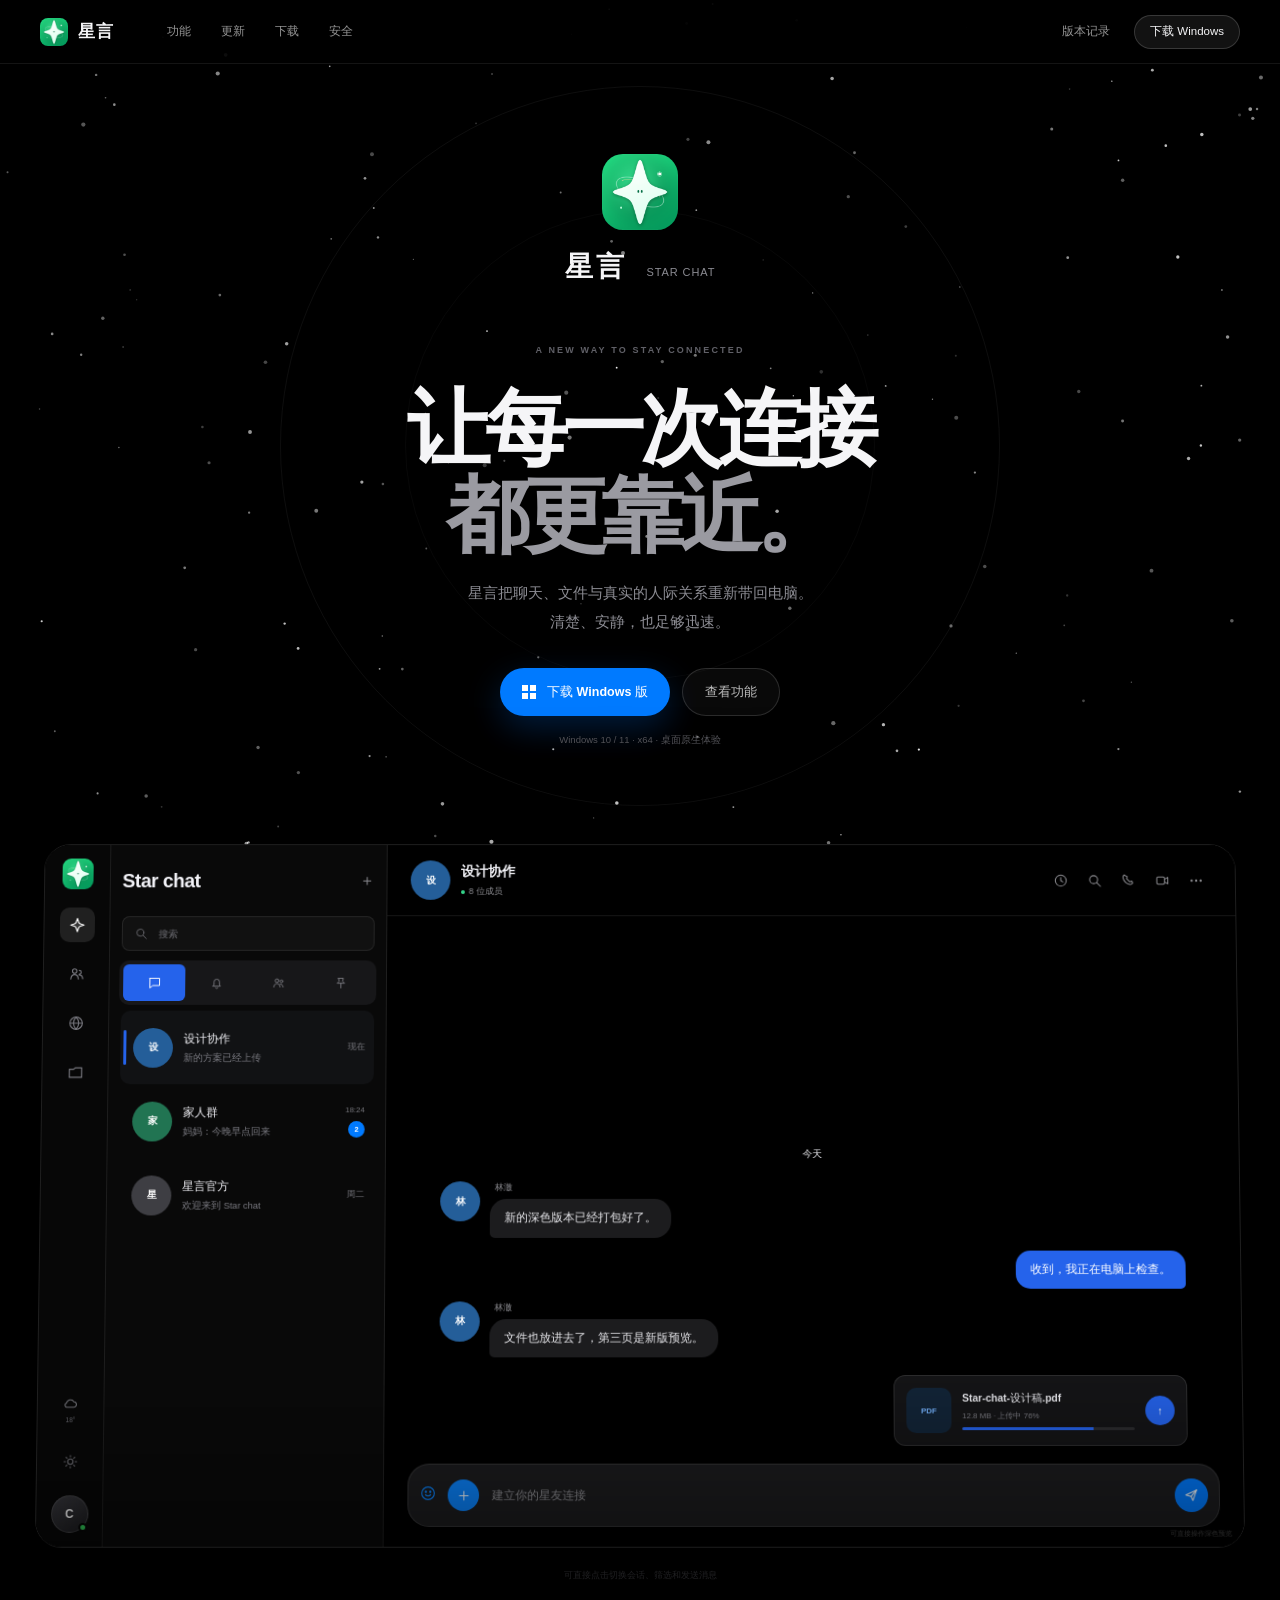
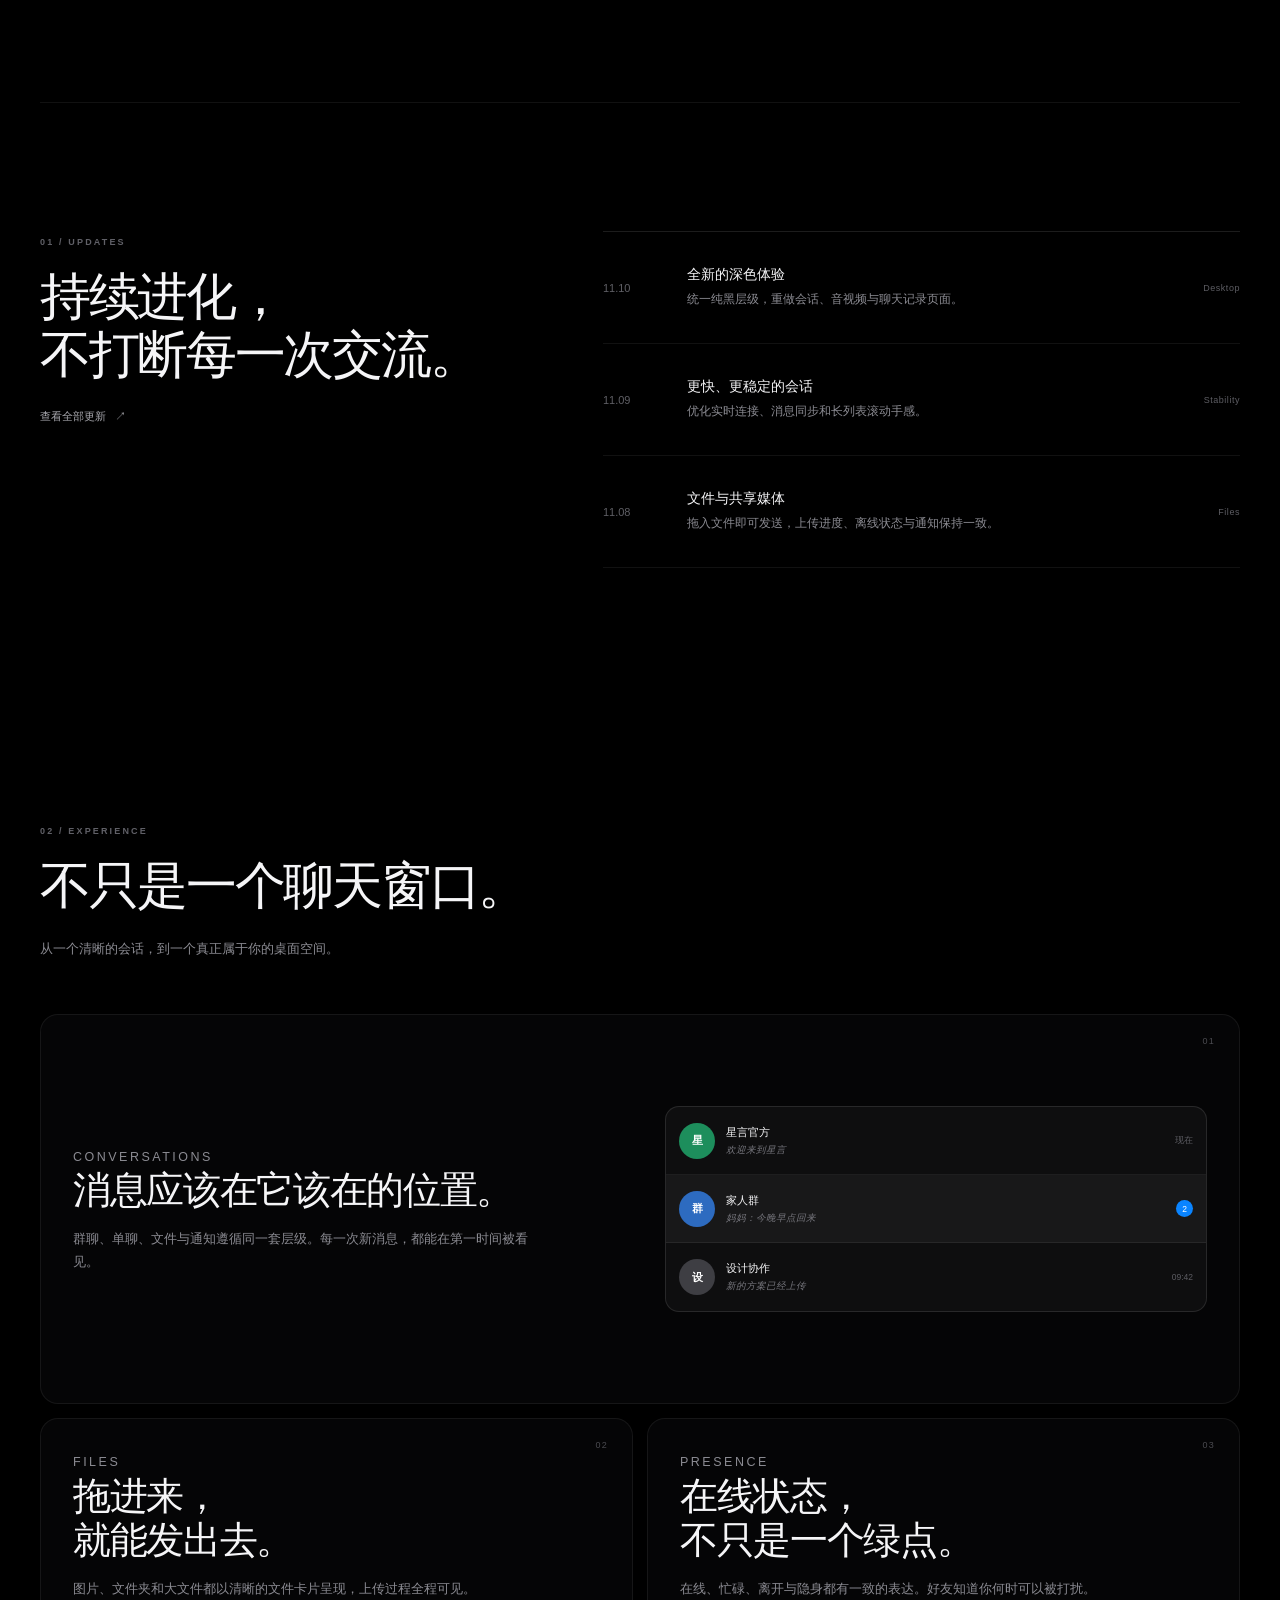
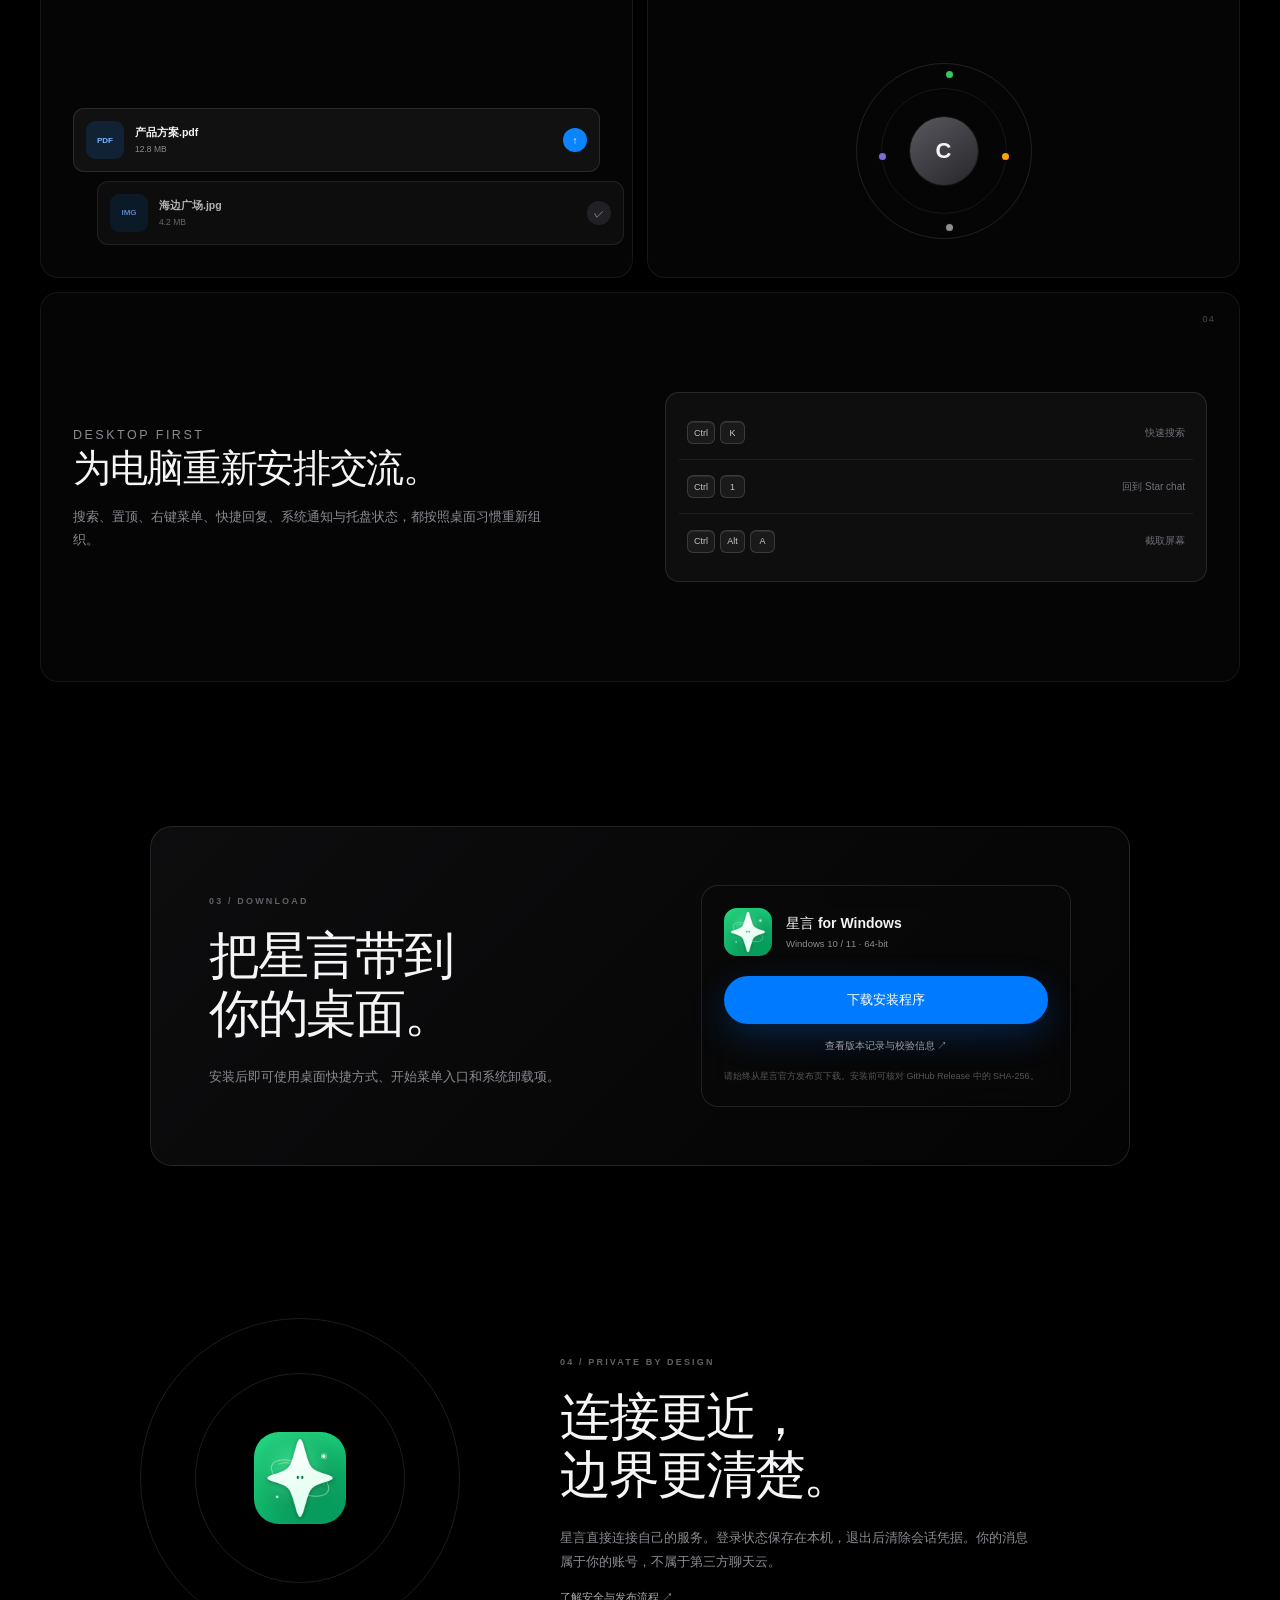
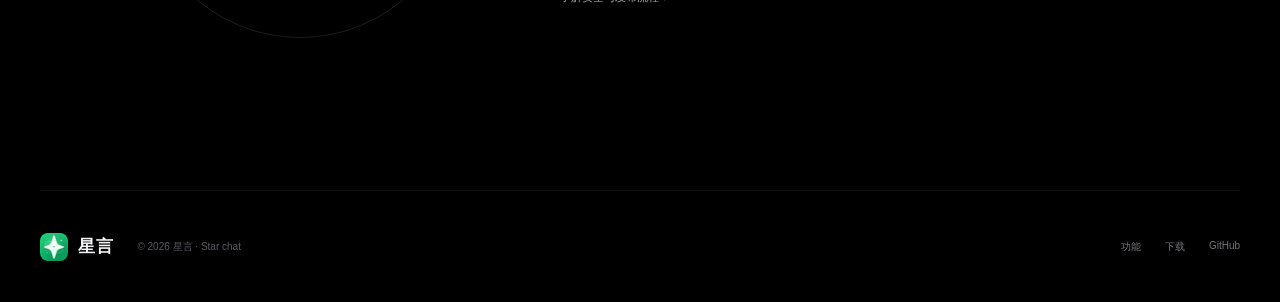
==== commit e832beca: "ship polished preview and visible pure black starfield" ====
--- a/index.html
+++ b/index.html
@@ -8,9 +8,9 @@
   <title>星言 · Star chat</title>
   <meta name="description" content="星言，一款为桌面重新设计的即时通讯软件。让消息、文件与真实的星友连接回到电脑。">
   <link rel="icon" href="assets/xingyan.png">
-  <link rel="stylesheet" href="styles-black-v2.css">
-  <script src="app-black-v2.js" defer></script>
-  <script src="stars-black-v2.js" defer></script>
+  <link rel="stylesheet" href="styles-black-v3.css">
+  <script src="app-black-v3.js" defer></script>
+  <script src="stars-black-v3.js" defer></script>
   <style>
     html, body { background: #000 !important; }
     body::before, body::after, .page-noise, .product-glow, .hero::after { display: none !important; }
@@ -68,7 +68,7 @@
       <div class="product-stage reveal">
         <div class="product-glow" aria-hidden="true"></div>
         <div class="app-window">
-          <iframe class="preview-page" src="preview-black-v2.html" title="星言深色桌面交互页面"></iframe>
+          <iframe class="preview-page" src="preview-official-v3.html" title="星言深色桌面交互页面"></iframe>
           <div class="app-shell" aria-label="星言深色桌面界面预览">
             <aside class="preview-rail">
               <img src="assets/xingyan.png" alt="">
--- a/styles-black-v3.css
+++ b/styles-black-v3.css
@@ -0,0 +1,643 @@
+:root {
+  color-scheme: dark;
+  --black: #000;
+  --near-black: #070707;
+  --surface: #101010;
+  --surface-2: #161616;
+  --white: #f5f5f7;
+  --muted: #8b8b92;
+  --muted-2: #606067;
+  --line: rgba(255, 255, 255, .11);
+  --line-soft: rgba(255, 255, 255, .065);
+  --brand: #35d58b;
+  --blue: #0a84ff;
+  --red: #ff453a;
+  --max: 1200px;
+  --ease: cubic-bezier(.2, .75, .25, 1);
+}
+
+* { box-sizing: border-box; }
+html { scroll-behavior: smooth; background: var(--black); }
+body {
+  position: relative;
+  margin: 0;
+  min-width: 320px;
+  overflow-x: hidden;
+  background:
+    radial-gradient(ellipse 42% 28% at 50% 12%, #020202 0, transparent 72%),
+    var(--black);
+  color: var(--white);
+  font-family: -apple-system, BlinkMacSystemFont, "Segoe UI", "PingFang SC",
+    "Hiragino Sans GB", "Microsoft YaHei UI", "Microsoft YaHei", sans-serif;
+  -webkit-font-smoothing: antialiased;
+  text-rendering: optimizeLegibility;
+}
+body::before {
+  content: "";
+  position: fixed;
+  inset: -18%;
+  z-index: 0;
+  pointer-events: none;
+  background:
+    radial-gradient(ellipse 38% 27% at 52% 17%, rgba(255, 255, 255, .13), transparent 68%),
+    radial-gradient(ellipse 33% 25% at 81% 44%, rgba(255, 255, 255, .075), transparent 72%),
+    radial-gradient(ellipse 40% 30% at 17% 72%, rgba(255, 255, 255, .05), transparent 72%),
+    linear-gradient(127deg, transparent 18%, rgba(255, 255, 255, .055) 40%, rgba(255, 255, 255, .035) 56%, transparent 78%);
+  filter: blur(58px) grayscale(1) contrast(1.08);
+  transform: scale(1.04);
+  animation: nebula-drift 26s ease-in-out infinite alternate;
+}
+body::after {
+  content: "";
+  position: fixed;
+  inset: 0;
+  z-index: 3;
+  pointer-events: none;
+  background: radial-gradient(ellipse at 50% 42%, transparent 38%, rgba(0,0,0,.2) 76%, rgba(0,0,0,.62) 100%);
+}
+a { color: inherit; text-decoration: none; }
+img { display: block; max-width: 100%; }
+button, a { -webkit-tap-highlight-color: transparent; }
+
+#starfield {
+  position: fixed;
+  inset: 0;
+  z-index: 1;
+  width: 100%;
+  height: 100%;
+  pointer-events: none;
+  opacity: 1;
+  filter: grayscale(1) contrast(1.08) brightness(1.06);
+  mix-blend-mode: screen;
+}
+
+.page-noise {
+  position: fixed;
+  inset: 0;
+  z-index: 20;
+  pointer-events: none;
+  opacity: .16;
+  background-image: radial-gradient(rgba(255,255,255,.12) .45px, transparent .45px);
+  background-size: 4px 4px;
+  mask-image: linear-gradient(to bottom, black, transparent 70%);
+}
+
+.site-header {
+  position: fixed;
+  inset: 0 0 auto;
+  z-index: 50;
+  height: 64px;
+  padding: 0 max(28px, calc((100vw - var(--max)) / 2));
+  display: flex;
+  align-items: center;
+  border-bottom: 1px solid rgba(255,255,255,.08);
+  background: rgba(0,0,0,.72);
+  backdrop-filter: blur(24px) saturate(135%);
+  -webkit-backdrop-filter: blur(24px) saturate(135%);
+}
+
+.brand { display: inline-flex; align-items: center; gap: 10px; font-size: 17px; font-weight: 650; letter-spacing: .04em; }
+.brand img { width: 28px; height: 28px; border-radius: 8px; box-shadow: 0 0 22px rgba(255,255,255,.1); }
+.main-nav { display: flex; gap: 30px; margin-left: 54px; }
+.main-nav a, .text-action { color: rgba(255,255,255,.58); font-size: 12px; transition: color .2s var(--ease); }
+.main-nav a:hover, .text-action:hover { color: white; }
+.header-actions { display: flex; align-items: center; gap: 24px; margin-left: auto; }
+.header-download {
+  height: 34px;
+  padding: 0 15px;
+  display: inline-flex;
+  align-items: center;
+  border: 1px solid rgba(255,255,255,.16);
+  border-radius: 999px;
+  background: rgba(255,255,255,.07);
+  font-size: 11.5px;
+  transition: background .2s, border-color .2s;
+}
+.header-download:hover { background: rgba(255,255,255,.12); border-color: rgba(255,255,255,.26); }
+
+main { position: relative; z-index: 2; }
+.hero {
+  position: relative;
+  min-height: 1120px;
+  padding: 154px 24px 120px;
+  display: flex;
+  flex-direction: column;
+  align-items: center;
+  overflow: hidden;
+  background:
+    radial-gradient(ellipse 42% 33% at 50% 28%, rgba(255, 255, 255, .09), transparent 72%),
+    radial-gradient(ellipse 38% 28% at 50% 63%, rgba(255, 255, 255, .045), transparent 74%),
+    transparent;
+}
+.hero::after {
+  content: "";
+  position: absolute;
+  left: 50%;
+  bottom: -760px;
+  width: 150vw;
+  height: 900px;
+  transform: translateX(-50%);
+  border-radius: 50%;
+  border-top: 1px solid rgba(255,255,255,.055);
+  background: linear-gradient(to bottom, rgba(255,255,255,.022), transparent 48%);
+  pointer-events: none;
+}
+.hero-orbit { position: absolute; border: 1px solid rgba(255,255,255,.055); border-radius: 50%; pointer-events: none; }
+.hero-orbit-a { width: 720px; height: 720px; top: 86px; }
+.hero-orbit-b { width: 470px; height: 470px; top: 210px; opacity: .58; }
+
+.hero-brand { position: relative; z-index: 2; text-align: center; animation: rise 1s var(--ease) both; }
+.hero-icon { width: 76px; height: 76px; margin: 0 auto 18px; border-radius: 21px; box-shadow: 0 18px 54px rgba(0,0,0,.78), 0 0 60px rgba(255,255,255,.055); }
+.hero-wordmark { margin: 0; font-size: 28px; font-weight: 620; letter-spacing: .12em; }
+.hero-wordmark span { margin-left: 8px; color: var(--muted); font-size: 11px; font-weight: 450; letter-spacing: .08em; text-transform: uppercase; }
+.eyebrow, .section-index {
+  color: var(--muted-2);
+  font-size: 9px;
+  line-height: 1;
+  letter-spacing: .24em;
+  font-weight: 650;
+}
+.hero > .eyebrow { margin-top: 60px; animation: rise 1s .08s var(--ease) both; }
+h1 {
+  position: relative;
+  z-index: 2;
+  margin: 22px 0 20px;
+  text-align: center;
+  font-size: clamp(54px, 6.5vw, 90px);
+  line-height: 1.04;
+  letter-spacing: -.065em;
+  font-weight: 610;
+  animation: rise 1s .14s var(--ease) both;
+}
+h1 strong { color: #9a9aa1; font-weight: inherit; }
+.hero-lead {
+  position: relative;
+  z-index: 2;
+  margin: 0;
+  color: #8b8b92;
+  text-align: center;
+  font-size: 15px;
+  line-height: 1.9;
+  animation: rise 1s .2s var(--ease) both;
+}
+.hero-actions { position: relative; z-index: 2; display: flex; gap: 12px; margin-top: 32px; animation: rise 1s .25s var(--ease) both; }
+.primary-button, .ghost-button {
+  height: 48px;
+  padding: 0 22px;
+  border-radius: 999px;
+  display: inline-flex;
+  align-items: center;
+  justify-content: center;
+  gap: 11px;
+  font-size: 12.5px;
+  font-weight: 590;
+  transition: transform .2s var(--ease), background .2s, border-color .2s;
+}
+.primary-button { color: #050505; background: #f4f4f6; }
+.primary-button:hover { transform: translateY(-2px); background: white; }
+.hero-actions .primary-button,
+.download-button {
+  color: #fff;
+  background: #007aff;
+  box-shadow: 0 12px 34px rgba(0, 122, 255, .24);
+}
+.hero-actions .primary-button:hover,
+.download-button:hover {
+  color: #fff;
+  background: #168cff;
+  box-shadow: 0 15px 40px rgba(0, 122, 255, .3);
+}
+.hero-actions .primary-button:focus-visible,
+.download-button:focus-visible {
+  outline: 2px solid rgba(255, 255, 255, .72);
+  outline-offset: 3px;
+}
+.ghost-button { color: rgba(255,255,255,.72); border: 1px solid rgba(255,255,255,.14); background: rgba(255,255,255,.035); }
+.ghost-button:hover { transform: translateY(-2px); color: white; border-color: rgba(255,255,255,.25); }
+.windows-mark { display: grid; grid-template-columns: repeat(2, 6px); gap: 2px; }
+.windows-mark i { width: 6px; height: 6px; background: currentColor; }
+.platform-note { position: relative; z-index: 2; margin: 18px 0 0; color: #535358; font-size: 9.5px; animation: rise 1s .3s var(--ease) both; }
+
+.product-stage {
+  position: relative;
+  z-index: 3;
+  width: min(1240px, calc(100vw - 48px));
+  margin-top: 86px;
+  perspective: 1800px;
+  transform-style: preserve-3d;
+  animation: rise 1.2s .3s var(--ease) both;
+}
+.product-glow {
+  position: absolute;
+  width: 78%;
+  height: 72%;
+  left: 11%;
+  top: 18%;
+  border-radius: 50%;
+  background:
+    radial-gradient(circle at 48% 42%, rgba(255,255,255,.09), transparent 35%),
+    radial-gradient(circle at 58% 62%, rgba(255,255,255,.055), transparent 44%);
+  filter: blur(110px);
+  animation: breathe 8s ease-in-out infinite;
+}
+.app-window {
+  position: relative;
+  overflow: hidden;
+  border: 1px solid rgba(255,255,255,.12);
+  border-radius: 27px;
+  background: #000;
+  box-shadow:
+    0 95px 200px rgba(0,0,0,.92),
+    0 0 0 1px rgba(255,255,255,.025) inset,
+    0 0 90px rgba(255,255,255,.035);
+  transform:
+    perspective(1800px)
+    rotateX(var(--preview-rotate-x, 1.2deg))
+    rotateY(var(--preview-rotate-y, 0deg))
+    scale(var(--preview-scale, 1));
+  transform-origin: 50% 45%;
+  transition: transform .42s var(--ease);
+  will-change: transform;
+}
+.app-window::after {
+  content: "";
+  position: absolute;
+  left: 0;
+  right: 0;
+  bottom: 0;
+  height: 26%;
+  z-index: 8;
+  pointer-events: none;
+  background: linear-gradient(to bottom, transparent, rgba(0,0,0,.44));
+}
+.window-bar { height: 36px; padding: 0 13px; display: flex; align-items: center; gap: 6px; border-bottom: 1px solid rgba(255,255,255,.08); background: #101011; }
+.window-bar span { width: 7px; height: 7px; border-radius: 50%; background: #353538; }
+.window-bar b { margin-left: 9px; color: #7b7b82; font-size: 9.5px; font-weight: 500; }
+.app-window > img { width: 100%; aspect-ratio: 1.604; object-fit: cover; }
+.preview-page { width: 100%; height: 720px; border: 0; display: block; background: #000; }
+.app-window > .app-shell { display: none; }
+.app-shell {
+  height: 720px;
+  display: grid;
+  grid-template-columns: 54px 228px 1fr;
+  overflow: hidden;
+  background: #000;
+  color: #f2f2f7;
+}
+.preview-rail {
+  padding: 10px 6px;
+  display: flex;
+  flex-direction: column;
+  align-items: center;
+  gap: 13px;
+  border-right: 1px solid rgba(255,255,255,.08);
+  background: #050505;
+}
+.preview-rail img { width: 26px; height: 26px; border-radius: 7px; margin-bottom: 2px; }
+.rail-action { width: 28px; height: 28px; border: 0; display: grid; place-items: center; border-radius: 8px; color: #77777e; background: transparent; cursor: pointer; transition: color .18s, background .18s, transform .18s; }
+.rail-action:hover { color: #c8c8cd; background: rgba(255,255,255,.055); }
+.rail-action.active { color: white; background: rgba(255,255,255,.1); }
+.rail-action:active { transform: scale(.92); }
+.rail-action svg { width: 15px; height: 15px; }
+.rail-action.active svg path:first-child { fill: rgba(255,255,255,.1); }
+.preview-rail > span { flex: 1; }
+.rail-avatar { width: 31px; height: 31px; display: grid; place-items: center; border-radius: 50%; color: white; background: #2d6b54; font-size: 10px; }
+.preview-list { padding: 0 10px; border-right: 1px solid rgba(255,255,255,.08); background: #080808; }
+.preview-list > header { height: 64px; display: flex; align-items: center; justify-content: space-between; }
+.preview-list > header b { font-size: 16px; letter-spacing: -.3px; }
+.preview-list > header span { color: #8c8c92; }
+.preview-search { height: 30px; padding: 0 10px; display: flex; align-items: center; gap: 7px; border: 1px solid rgba(255,255,255,.09); border-radius: 7px; color: #6c6c72; background: #111; font-size: 9px; }
+.preview-search svg { width: 12px; height: 12px; flex: 0 0 auto; }
+.preview-search input { min-width: 0; flex: 1; border: 0; outline: 0; color: #d7d7db; background: transparent; font: inherit; }
+.preview-search input::placeholder { color: #6c6c72; }
+.preview-filters { height: 42px; margin: 8px -2px 4px; padding: 4px; display: grid; grid-template-columns: repeat(4, 1fr); border-radius: 9px; background: #171719; }
+.preview-filters button { border: 0; display: grid; place-items: center; border-radius: 6px; color: #77777d; background: transparent; font-size: 10px; cursor: pointer; transition: color .2s, background .2s; }
+.preview-filters button svg { width: 12px; height: 12px; }
+.preview-filters button[aria-pressed="true"] { color: white; background: #2563eb; }
+.preview-chat-row { width: 100%; height: 66px; border: 0; display: flex; align-items: center; gap: 9px; padding: 0 7px; border-radius: 8px; color: #f2f2f7; background: transparent; text-align: left; font: inherit; cursor: pointer; transition: background .2s; }
+.preview-chat-row:hover { background: rgba(255,255,255,.045); }
+.preview-chat-row.active { background: #111214; }
+.preview-avatar { width: 34px; height: 34px; display: grid; place-items: center; flex: 0 0 auto; border-radius: 50%; color: white; font-size: 9px; font-weight: 650; }
+.preview-avatar.blue { background: #245e99; }
+.preview-avatar.green { background: #217452; }
+.preview-avatar.gray { background: #3e3e43; }
+.preview-chat-row > div { min-width: 0; flex: 1; }
+.preview-chat-row b, .preview-chat-row small { display: block; }
+.preview-chat-row b { font-size: 10px; font-weight: 560; }
+.preview-chat-row small { margin-top: 4px; overflow: hidden; color: #77777e; font-size: 8.5px; text-overflow: ellipsis; white-space: nowrap; }
+.preview-chat-row time { color: #68686e; font-size: 7.5px; }
+.preview-chat { min-width: 0; display: flex; flex-direction: column; background: #000; }
+.preview-chat-head { height: 64px; padding: 0 18px; display: flex; align-items: center; gap: 9px; border-bottom: 1px solid rgba(255,255,255,.09); }
+.preview-chat-head > div { flex: 1; }
+.preview-chat-head b, .preview-chat-head small { display: block; }
+.preview-chat-head b { font-size: 12px; font-weight: 600; }
+.preview-chat-head small { margin-top: 4px; color: #8e8e93; font-size: 8px; }
+.preview-chat-head small i { width: 4px; height: 4px; display: inline-block; margin-right: 4px; border-radius: 50%; background: #35d58b; }
+.preview-chat-head nav { display: flex; gap: 3px; color: #8e8e93; }
+.preview-chat-head nav button { width: 26px; height: 26px; border: 0; display: grid; place-items: center; border-radius: 7px; color: #8e8e93; background: transparent; cursor: pointer; transition: color .18s, background .18s; }
+.preview-chat-head nav button:hover { color: #f2f2f7; background: rgba(255,255,255,.06); }
+.preview-chat-head nav svg { width: 13px; height: 13px; }
+.preview-messages { position: relative; flex: 1; padding: 20px 40px; display: flex; flex-direction: column; align-items: flex-start; gap: 10px; overflow: hidden; background: radial-gradient(circle at 72% 24%, rgba(255,255,255,.025), transparent 48%); }
+.preview-message-list { width: 100%; display: flex; flex-direction: column; align-items: flex-start; gap: 10px; }
+.preview-day { align-self: center; margin-bottom: 5px; color: #f2f2f7; font-size: 8px; }
+.preview-message { display: flex; align-items: flex-start; gap: 8px; max-width: 72%; }
+.preview-message > div small { display: block; margin: 0 0 4px 4px; color: #8e8e93; font-size: 7.5px; }
+.preview-message p { margin: 0; padding: 9px 12px; border-radius: 15px 15px 15px 5px; color: #e9e9ed; background: #1c1c1e; font-size: 9px; line-height: 1.45; }
+.preview-message.outgoing { align-self: flex-end; }
+.preview-message.outgoing p { border-radius: 15px 15px 5px 15px; color: white; background: #2563eb; }
+.preview-file { align-self: flex-end; width: 250px; margin-top: 4px; padding: 9px; display: flex; align-items: center; gap: 9px; border: 1px solid rgba(255,255,255,.11); border-radius: 11px; background: #151517; }
+.preview-file-icon { width: 38px; height: 38px; display: grid; place-items: center; border-radius: 8px; color: #76b4ff; background: rgba(10,132,255,.14); font-size: 7px; font-weight: 700; }
+.preview-file > div { min-width: 0; flex: 1; }
+.preview-file b, .preview-file small { display: block; }
+.preview-file b { overflow: hidden; font-size: 8.5px; font-weight: 560; text-overflow: ellipsis; white-space: nowrap; }
+.preview-file small { margin-top: 4px; color: #7c7c83; font-size: 7px; }
+.preview-file em { height: 3px; margin-top: 6px; display: block; overflow: hidden; border-radius: 2px; background: #2c2c2f; }
+.preview-file em i { width: 76%; height: 100%; display: block; background: #2563eb; }
+.preview-file strong { width: 24px; height: 24px; display: grid; place-items: center; border-radius: 50%; color: white; background: #2563eb; font-size: 10px; }
+.preview-composer { height: 58px; margin: 0 18px 16px; padding: 0 9px; display: flex; align-items: center; gap: 9px; border: 1px solid rgba(255,255,255,.11); border-radius: 20px; background: #1c1c1e; }
+.preview-composer button { border: 0; padding: 0; color: #0a84ff; background: transparent; font: inherit; cursor: pointer; }
+.preview-composer > button:nth-child(1) { font-size: 15px; }
+.preview-composer > button:nth-child(2) { width: 25px; height: 25px; display: grid; place-items: center; border-radius: 50%; color: white; background: #0a84ff; font-size: 13px; }
+.preview-composer input { min-width: 0; flex: 1; border: 0; outline: 0; color: #ededf0; background: transparent; font: inherit; font-size: 8.5px; }
+.preview-composer input::placeholder { color: #8e8e93; }
+.preview-composer .preview-send { width: 28px; height: 28px; display: grid; place-items: center; border-radius: 50%; color: white; background: #007aff; font-size: 10px; transition: transform .18s var(--ease), background .18s; }
+.preview-composer .preview-send:hover { transform: scale(1.06); background: #2992ff; }
+.preview-hint { margin: 14px 0 0; color: #55555b; text-align: center; font-size: 9px; }
+.app-shell svg { fill: none; stroke: currentColor; stroke-width: 1.55; stroke-linecap: round; stroke-linejoin: round; }
+.preview-composer button svg { width: 14px; height: 14px; }
+.preview-composer > button:nth-child(2) svg { width: 12px; height: 12px; stroke-width: 1.9; }
+.preview-composer .preview-send svg { width: 13px; height: 13px; fill: rgba(0,0,0,.12); }
+.floating-card {
+  position: absolute;
+  z-index: 5;
+  display: flex;
+  align-items: center;
+  gap: 10px;
+  min-width: 205px;
+  padding: 12px 14px;
+  border: 1px solid rgba(255,255,255,.12);
+  border-radius: 14px;
+  background: rgba(14,14,15,.86);
+  box-shadow: 0 20px 50px rgba(0,0,0,.54);
+  backdrop-filter: blur(20px);
+}
+.floating-card b, .floating-card small { display: block; }
+.floating-card b { font-size: 11px; font-weight: 600; }
+.floating-card small { margin-top: 3px; color: var(--muted); font-size: 9px; }
+.floating-dot { width: 8px; height: 8px; border-radius: 50%; background: var(--brand); box-shadow: 0 0 18px var(--brand); }
+.floating-card-chat { left: -36px; top: 26%; animation: float 5.5s ease-in-out infinite; }
+.floating-card-file { right: -30px; bottom: 20%; animation: float 6.2s 1s ease-in-out infinite; }
+.file-symbol { width: 30px; height: 30px; display: grid; place-items: center; border-radius: 9px; color: white; background: var(--blue); font-size: 16px; font-weight: 600; }
+
+.updates-section {
+  width: min(var(--max), calc(100% - 64px));
+  margin: 0 auto;
+  padding: 128px 0;
+  display: grid;
+  grid-template-columns: .85fr 1.15fr;
+  gap: 92px;
+  border-top: 1px solid var(--line-soft);
+}
+.section-heading h2, .download-copy h2, .security-copy h2 {
+  margin: 19px 0 22px;
+  font-size: clamp(34px, 4vw, 54px);
+  line-height: 1.13;
+  letter-spacing: -.045em;
+  font-weight: 570;
+}
+.section-heading > a, .security-copy > a { color: #a7a7ad; font-size: 11px; }
+.section-heading > a span { margin-left: 6px; }
+.update-list { border-top: 1px solid var(--line); }
+.update-row {
+  min-height: 112px;
+  display: grid;
+  grid-template-columns: 64px 1fr auto;
+  gap: 20px;
+  align-items: center;
+  border-bottom: 1px solid var(--line-soft);
+  transition: padding .24s var(--ease), background .24s;
+}
+.update-row:hover { padding: 0 14px; background: rgba(255,255,255,.025); }
+.update-row time { color: #5f5f65; font-size: 11px; font-variant-numeric: tabular-nums; }
+.update-row div b { display: block; font-size: 14px; font-weight: 560; }
+.update-row div span { display: block; margin-top: 7px; color: var(--muted); font-size: 11.5px; line-height: 1.55; }
+.update-row > i { color: #5d5d63; font-size: 9px; font-style: normal; letter-spacing: .06em; }
+
+.features-section { width: min(var(--max), calc(100% - 64px)); margin: 0 auto; padding: 124px 0 144px; }
+.features-section > .section-heading { max-width: 650px; margin-bottom: 54px; }
+.features-section > .section-heading p { color: var(--muted); font-size: 13px; line-height: 1.8; }
+.feature-grid { display: grid; grid-template-columns: 1fr 1fr; gap: 14px; }
+.feature-card {
+  position: relative;
+  min-height: 460px;
+  padding: 32px;
+  overflow: hidden;
+  border: 1px solid var(--line-soft);
+  border-radius: 18px;
+  background: rgba(8, 8, 9, .72);
+  backdrop-filter: blur(18px) saturate(112%);
+  -webkit-backdrop-filter: blur(18px) saturate(112%);
+}
+.feature-card::after {
+  content: "";
+  position: absolute;
+  inset: 0;
+  pointer-events: none;
+  background: radial-gradient(circle at 80% 12%, rgba(255,255,255,.055), transparent 36%);
+}
+.feature-card-wide { grid-column: span 2; min-height: 390px; display: grid; grid-template-columns: 1fr 1fr; gap: 50px; align-items: center; }
+.feature-number { position: absolute; right: 24px; top: 21px; color: #4b4b50; font-size: 9px; letter-spacing: .14em; }
+.feature-tag { margin: 88px 0 13px; color: #65656b; font-size: 9px; letter-spacing: .2em; text-transform: uppercase; }
+.feature-card-wide .feature-tag { margin-top: 0; }
+.feature-card h3 { margin: 0 0 16px; font-size: clamp(25px, 3vw, 38px); line-height: 1.16; letter-spacing: -.035em; font-weight: 570; }
+.feature-card p { max-width: 470px; margin: 0; color: var(--muted); font-size: 12.5px; line-height: 1.8; }
+
+.mini-chat { position: relative; z-index: 2; overflow: hidden; border: 1px solid var(--line); border-radius: 14px; background: #0e0e0f; }
+.mini-row { height: 68px; padding: 0 13px; display: flex; align-items: center; gap: 11px; border-bottom: 1px solid var(--line-soft); }
+.mini-row:last-child { border-bottom: 0; }
+.mini-row.active { background: rgba(255,255,255,.045); }
+.avatar { width: 36px; height: 36px; display: grid; place-items: center; border-radius: 50%; color: white; font-size: 11px; font-weight: 650; }
+.avatar.green { background: #1d8e5c; }
+.avatar.blue { background: #2d6bc0; }
+.avatar.gray { background: #3e3e43; }
+.mini-row i { min-width: 0; flex: 1; }
+.mini-row b, .mini-row small { display: block; }
+.mini-row b { font-size: 11px; font-style: normal; font-weight: 560; }
+.mini-row small { margin-top: 4px; overflow: hidden; color: #77777e; font-size: 9.5px; text-overflow: ellipsis; white-space: nowrap; }
+.mini-row em { color: #5c5c62; font-size: 8.5px; font-style: normal; }
+.mini-row.active em { width: 17px; height: 17px; display: grid; place-items: center; border-radius: 50%; color: white; background: var(--blue); }
+
+.file-stack { position: absolute; left: 32px; right: 32px; bottom: 32px; }
+.file-stack > div { height: 64px; padding: 0 12px; display: flex; align-items: center; gap: 11px; border: 1px solid var(--line); border-radius: 11px; background: #111; }
+.file-stack > div + div { margin-top: 9px; transform: translateX(24px); opacity: .72; }
+.file-stack span { width: 38px; height: 38px; display: grid; place-items: center; border-radius: 9px; color: #76b4ff; background: rgba(10,132,255,.14); font-size: 8px; font-weight: 700; }
+.file-stack i { flex: 1; }
+.file-stack b, .file-stack small { display: block; font-style: normal; }
+.file-stack b { font-size: 10.5px; }
+.file-stack small { margin-top: 4px; color: var(--muted); font-size: 8.5px; }
+.file-stack em { width: 24px; height: 24px; display: grid; place-items: center; border-radius: 50%; color: white; background: var(--blue); font-size: 10px; font-style: normal; }
+.file-stack > div + div em { background: #2d2d31; }
+
+.presence-ring { position: absolute; left: 50%; bottom: 38px; width: 176px; height: 176px; transform: translateX(-50%); border: 1px solid var(--line); border-radius: 50%; }
+.presence-ring::before, .presence-ring::after { content: ""; position: absolute; border: 1px solid var(--line-soft); border-radius: 50%; }
+.presence-ring::before { inset: 24px; }
+.presence-ring::after { inset: 52px; }
+.presence-avatar { position: absolute; left: 50%; top: 50%; width: 68px; height: 68px; display: grid; place-items: center; transform: translate(-50%,-50%); border-radius: 50%; background: linear-gradient(145deg, #58585f, #26262a); font-size: 22px; font-weight: 650; }
+.status-dot { position: absolute; width: 11px; height: 11px; border: 2px solid #090909; border-radius: 50%; }
+.status-dot.online { left: 50%; top: 5px; background: #34c759; }
+.status-dot.busy { right: 20px; top: 50%; background: #ff9f0a; }
+.status-dot.away { left: 50%; bottom: 5px; background: #8e8e93; }
+.status-dot.invisible { left: 20px; top: 50%; background: #7d6bd8; }
+.shortcut-panel { position: relative; z-index: 2; padding: 13px; border: 1px solid var(--line); border-radius: 14px; background: #0e0e0f; }
+.shortcut-panel > div { min-height: 54px; padding: 0 8px; display: flex; align-items: center; border-bottom: 1px solid var(--line-soft); }
+.shortcut-panel > div:last-child { border-bottom: 0; }
+kbd { min-width: 25px; height: 23px; margin-right: 5px; padding: 0 6px; display: inline-flex; align-items: center; justify-content: center; border: 1px solid rgba(255,255,255,.14); border-radius: 6px; color: #c5c5c9; background: #1a1a1b; box-shadow: 0 1px 0 rgba(255,255,255,.08) inset; font-family: inherit; font-size: 9px; }
+.shortcut-panel span { margin-left: auto; color: #707077; font-size: 10px; }
+
+.download-section {
+  width: min(980px, calc(100% - 64px));
+  margin: 0 auto 142px;
+  padding: 58px;
+  display: grid;
+  grid-template-columns: 1fr 370px;
+  gap: 70px;
+  align-items: center;
+  border: 1px solid var(--line);
+  border-radius: 22px;
+  background: linear-gradient(135deg, rgba(18,18,20,.7), rgba(5,5,6,.72));
+  backdrop-filter: blur(22px) saturate(115%);
+  -webkit-backdrop-filter: blur(22px) saturate(115%);
+}
+.download-copy p, .security-copy p { max-width: 480px; color: var(--muted); font-size: 13px; line-height: 1.85; }
+.download-panel { padding: 22px; border: 1px solid var(--line); border-radius: 17px; background: rgba(8,8,9,.65); backdrop-filter: blur(16px); }
+.download-app { display: flex; align-items: center; gap: 14px; margin-bottom: 20px; }
+.download-app img { width: 48px; height: 48px; border-radius: 13px; }
+.download-app b, .download-app span { display: block; }
+.download-app b { font-size: 14px; font-weight: 570; }
+.download-app span { margin-top: 5px; color: var(--muted); font-size: 9.5px; }
+.download-button { width: 100%; }
+.release-link { display: block; margin-top: 15px; text-align: center; color: #9e9ea4; font-size: 10px; }
+.download-note { margin: 16px 0 0; color: #56565c; font-size: 9px; line-height: 1.65; }
+
+.security-section {
+  width: min(1040px, calc(100% - 64px));
+  margin: 0 auto 142px;
+  display: grid;
+  grid-template-columns: 360px 1fr;
+  gap: 80px;
+  align-items: center;
+}
+.security-visual { position: relative; height: 340px; display: grid; place-items: center; }
+.security-visual img { position: relative; z-index: 2; width: 92px; height: 92px; border-radius: 25px; box-shadow: 0 0 80px rgba(255,255,255,.08); }
+.security-ring { position: absolute; border: 1px solid var(--line); border-radius: 50%; }
+.ring-a { width: 320px; height: 320px; }
+.ring-b { width: 210px; height: 210px; }
+
+footer {
+  position: relative;
+  z-index: 2;
+  width: min(var(--max), calc(100% - 64px));
+  min-height: 112px;
+  margin: 0 auto;
+  display: flex;
+  align-items: center;
+  gap: 24px;
+  border-top: 1px solid var(--line-soft);
+}
+footer p { color: #595960; font-size: 10px; }
+footer nav { display: flex; gap: 24px; margin-left: auto; }
+footer nav a { color: #75757c; font-size: 10px; }
+
+.js-ready .reveal:not(.is-visible) { opacity: 0; transform: translateY(26px); }
+.js-ready .reveal { transition: opacity .8s var(--ease), transform .8s var(--ease); }
+.js-ready .hero.reveal,
+.js-ready .hero.reveal:not(.is-visible) { opacity: 1; transform: none; }
+.js-ready .product-stage.reveal:not(.is-visible) { transform: translateY(28px) scale(.985); }
+
+@keyframes rise {
+  from { opacity: 0; transform: translateY(24px); }
+  to { opacity: 1; transform: translateY(0); }
+}
+@keyframes float {
+  0%, 100% { transform: translateY(0); }
+  50% { transform: translateY(-9px); }
+}
+@keyframes breathe {
+  0%, 100% { opacity: .68; transform: scale(.96); }
+  50% { opacity: 1; transform: scale(1.04); }
+}
+@keyframes nebula-drift {
+  0% { transform: translate3d(-1.5%, -1%, 0) scale(1.035); filter: blur(56px) grayscale(1) contrast(1.08); }
+  50% { transform: translate3d(1.6%, .8%, 0) scale(1.065); filter: blur(64px) grayscale(1) contrast(1.12); }
+  100% { transform: translate3d(-.5%, 1.8%, 0) scale(1.045); filter: blur(60px) grayscale(1) contrast(1.09); }
+}
+
+@media (max-width: 1000px) {
+  .main-nav { gap: 20px; margin-left: 32px; }
+  .hero { min-height: 980px; }
+  .hero-orbit-a { width: 600px; height: 600px; }
+  .hero-orbit-b { width: 390px; height: 390px; }
+  .floating-card-chat { left: -12px; }
+  .floating-card-file { right: -10px; }
+  .updates-section { grid-template-columns: 1fr; gap: 52px; }
+  .download-section { grid-template-columns: 1fr; gap: 42px; }
+  .security-section { grid-template-columns: 280px 1fr; gap: 44px; }
+}
+
+@media (max-width: 760px) {
+  .site-header { height: 58px; padding: 0 20px; }
+  .main-nav, .text-action { display: none; }
+  .header-actions { margin-left: auto; }
+  .hero { min-height: auto; padding: 128px 18px 80px; }
+  .hero-icon { width: 64px; height: 64px; border-radius: 18px; }
+  .hero-wordmark { font-size: 23px; }
+  .hero > .eyebrow { margin-top: 44px; }
+  h1 { font-size: 51px; }
+  .hero-lead br { display: none; }
+  .hero-actions { width: 100%; max-width: 360px; flex-direction: column; }
+  .primary-button, .ghost-button { width: 100%; }
+  .product-stage { width: 100%; margin-top: 54px; }
+  .app-window { transform: none; }
+  .preview-page { height: 430px; }
+  .app-shell { height: 430px; grid-template-columns: 1fr; }
+  .preview-rail, .preview-list { display: none; }
+  .preview-chat-head { padding: 0 12px; }
+  .preview-messages { padding: 16px; }
+  .preview-file { width: min(250px, 92%); }
+  .preview-composer { margin: 0 12px 12px; }
+  .floating-card { display: none; }
+  .updates-section, .features-section, .download-section, .security-section, footer { width: calc(100% - 36px); }
+  .updates-section, .features-section { padding: 88px 0; }
+  .update-row { grid-template-columns: 48px 1fr; gap: 12px; padding: 18px 0; }
+  .update-row > i { display: none; }
+  .feature-grid { grid-template-columns: 1fr; }
+  .feature-card-wide { grid-column: span 1; min-height: auto; grid-template-columns: 1fr; gap: 32px; }
+  .feature-card { min-height: 410px; padding: 24px; }
+  .feature-card-wide { min-height: 520px; }
+  .feature-tag { margin-top: 54px; }
+  .download-section { margin-bottom: 90px; padding: 28px; }
+  .security-section { grid-template-columns: 1fr; gap: 16px; margin-bottom: 90px; }
+  .security-visual { height: 280px; }
+  footer { flex-wrap: wrap; padding: 28px 0; gap: 14px; }
+  footer nav { margin-left: 0; width: 100%; }
+}
+
+@media (prefers-reduced-motion: reduce) {
+  html { scroll-behavior: auto; }
+  *, *::before, *::after { animation-duration: .001ms !important; animation-iteration-count: 1 !important; transition-duration: .001ms !important; }
+}
+
+/* Pure black cosmos: crisp monochrome stars without glow layers. */
+body { background: #000 !important; }
+body::before,
+body::after,
+.page-noise,
+.hero::after,
+.product-glow,
+.feature-card::after { display: none !important; }
+.hero { background: transparent !important; }
+.brand img,
+.hero-icon,
+.security-visual img { box-shadow: none !important; }
+.app-window { box-shadow: 0 95px 200px rgba(0,0,0,.92) !important; }
+#starfield { filter: none !important; }
